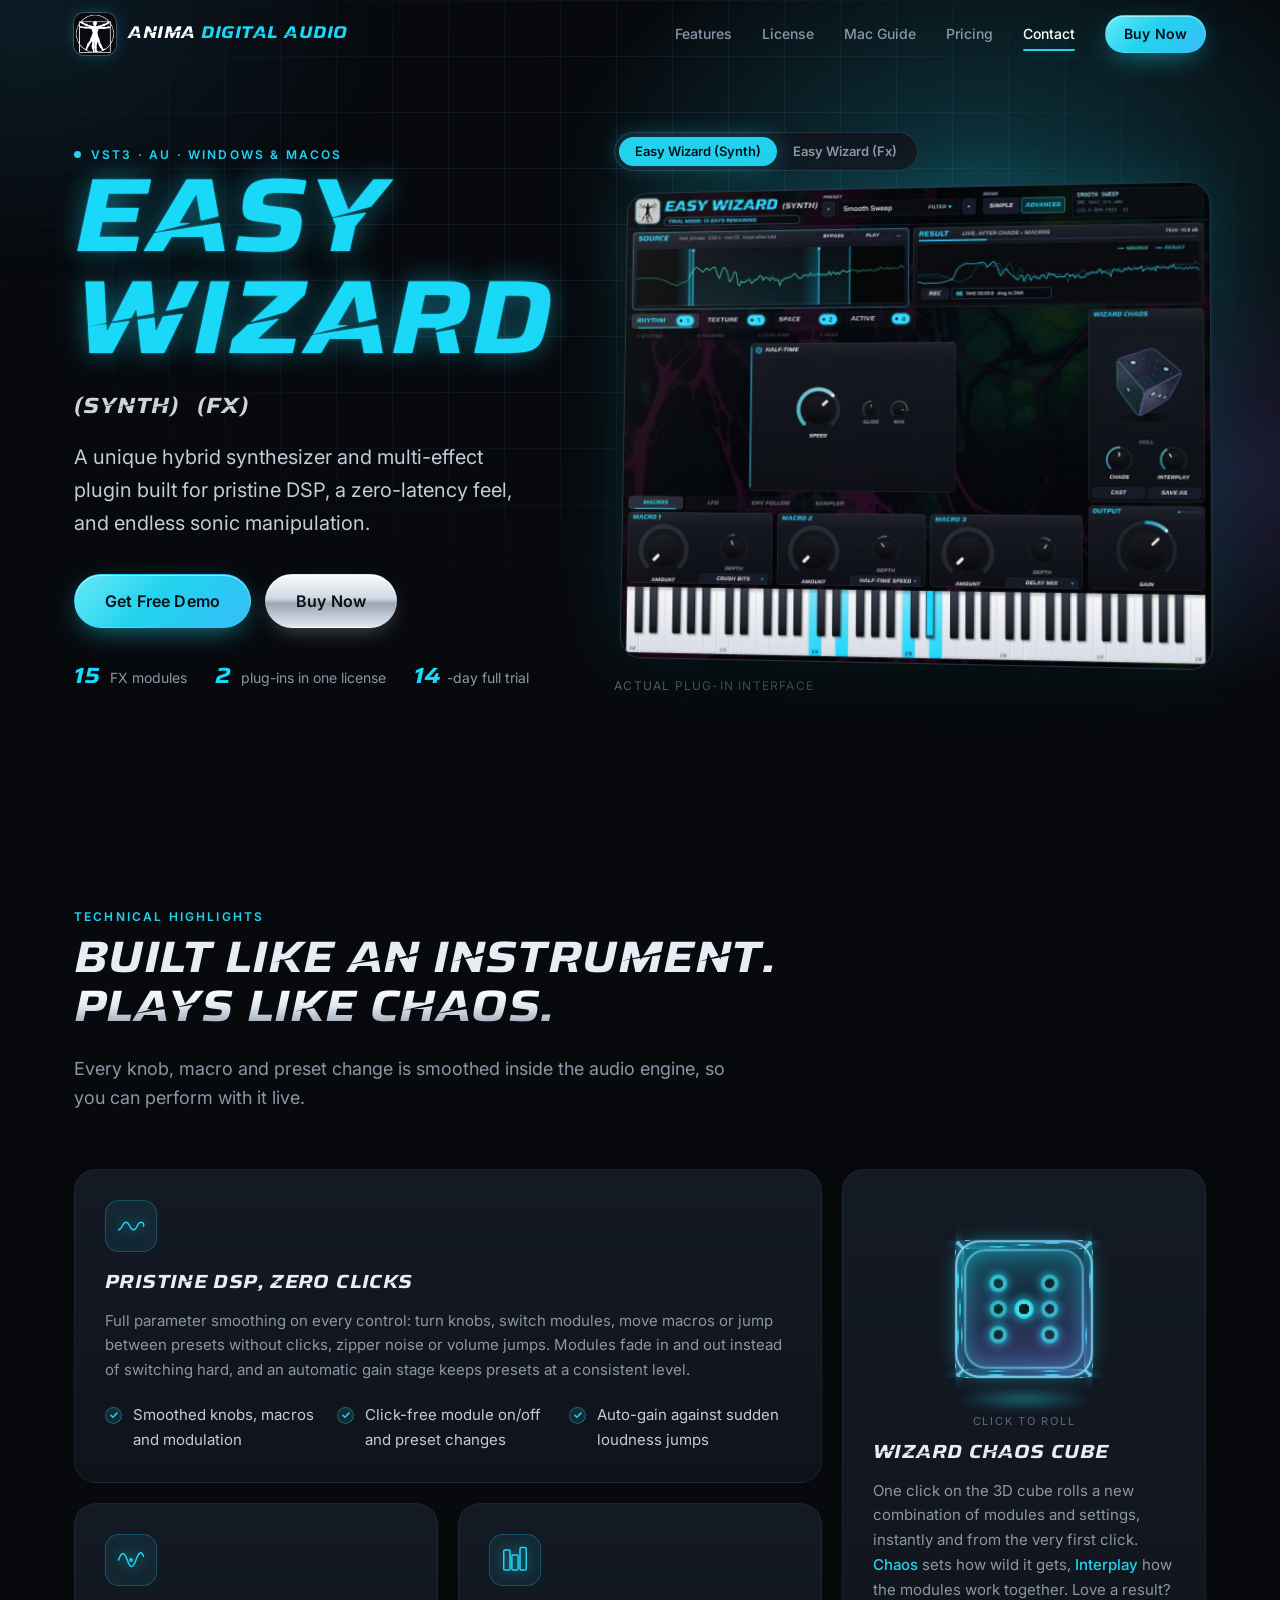
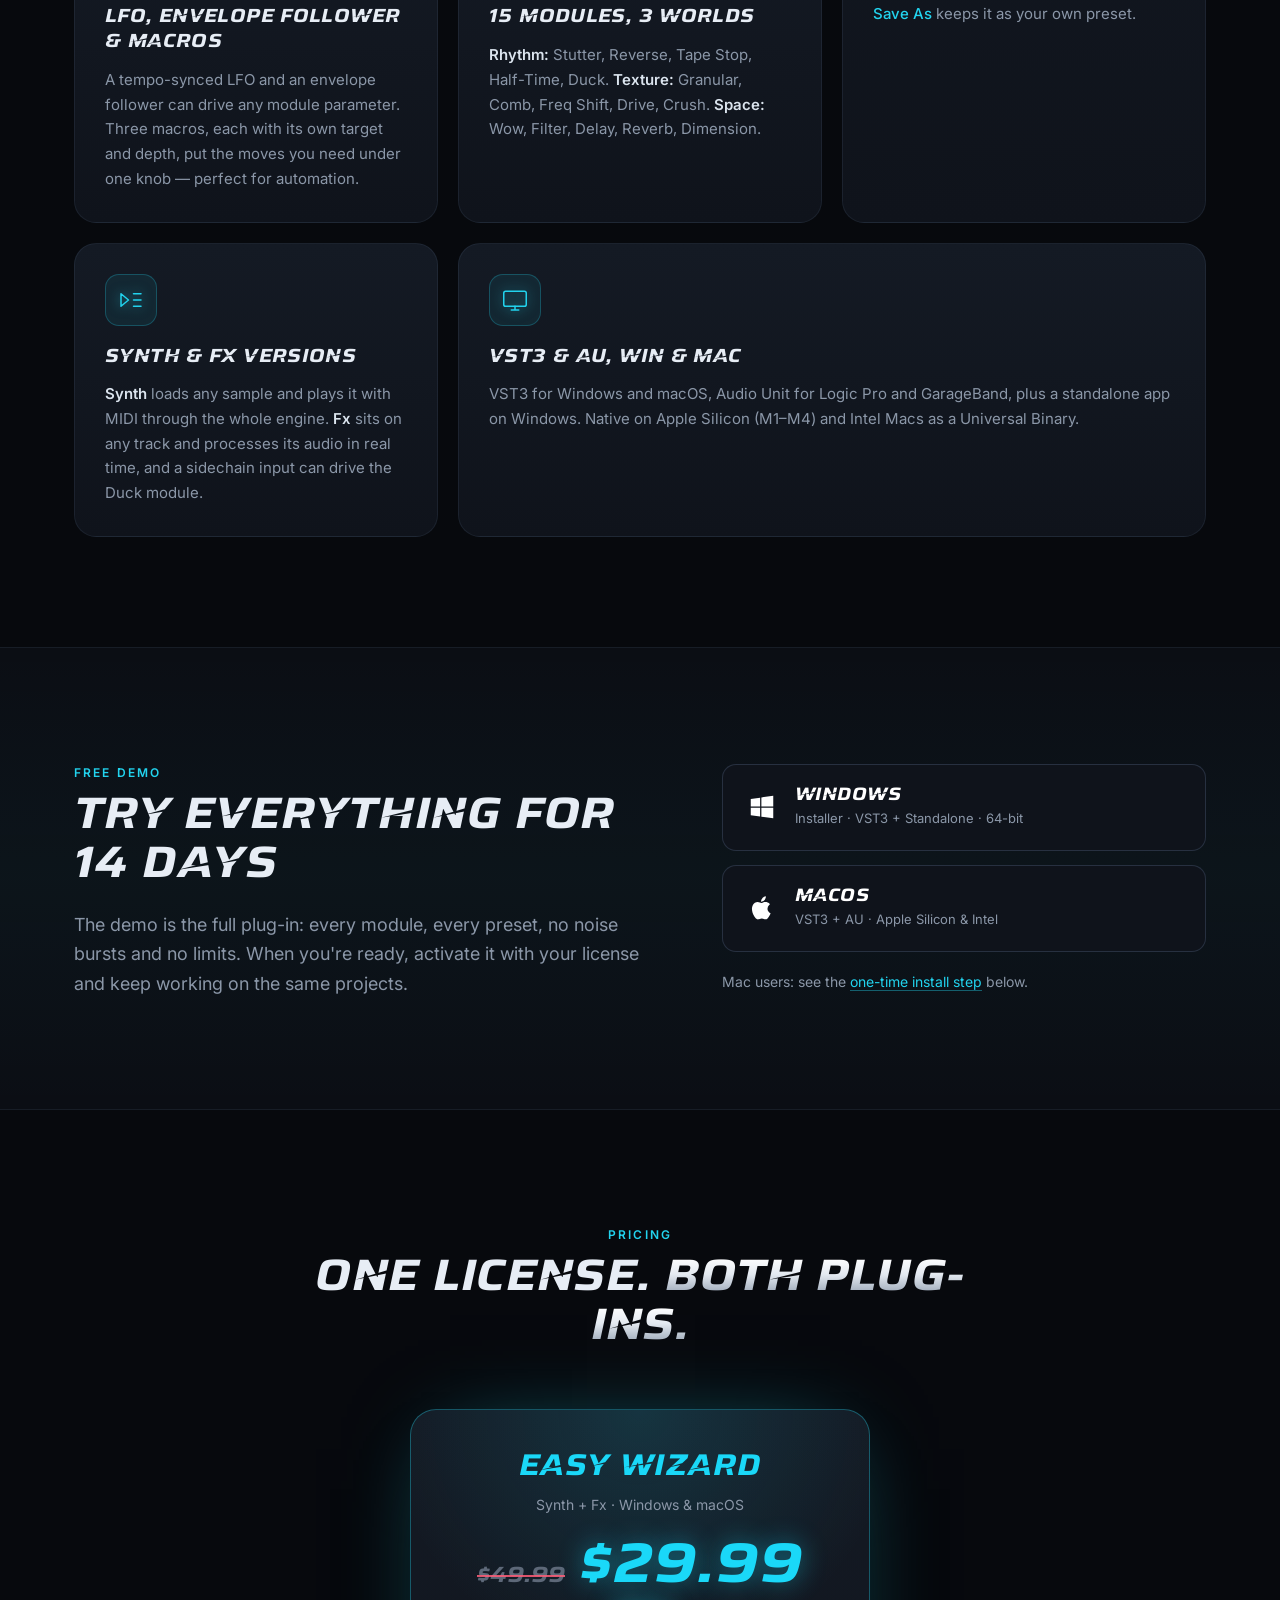
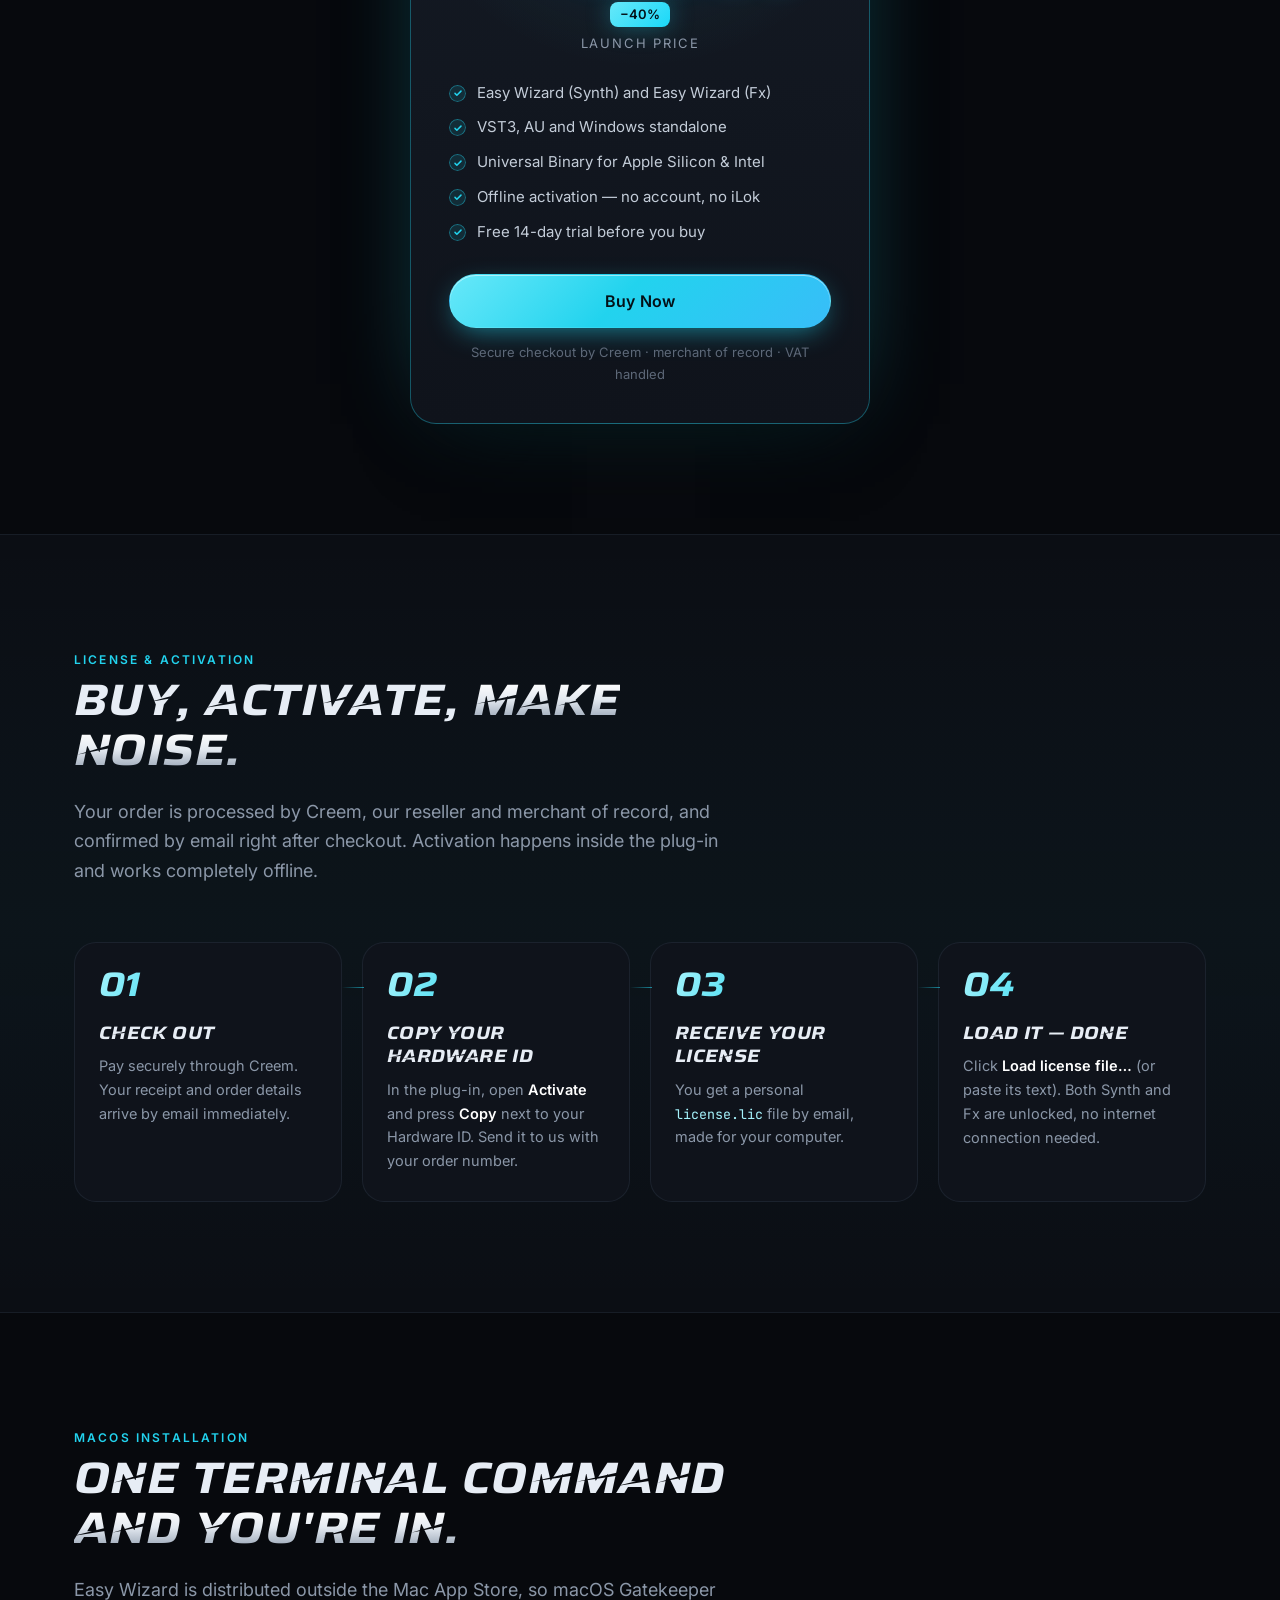
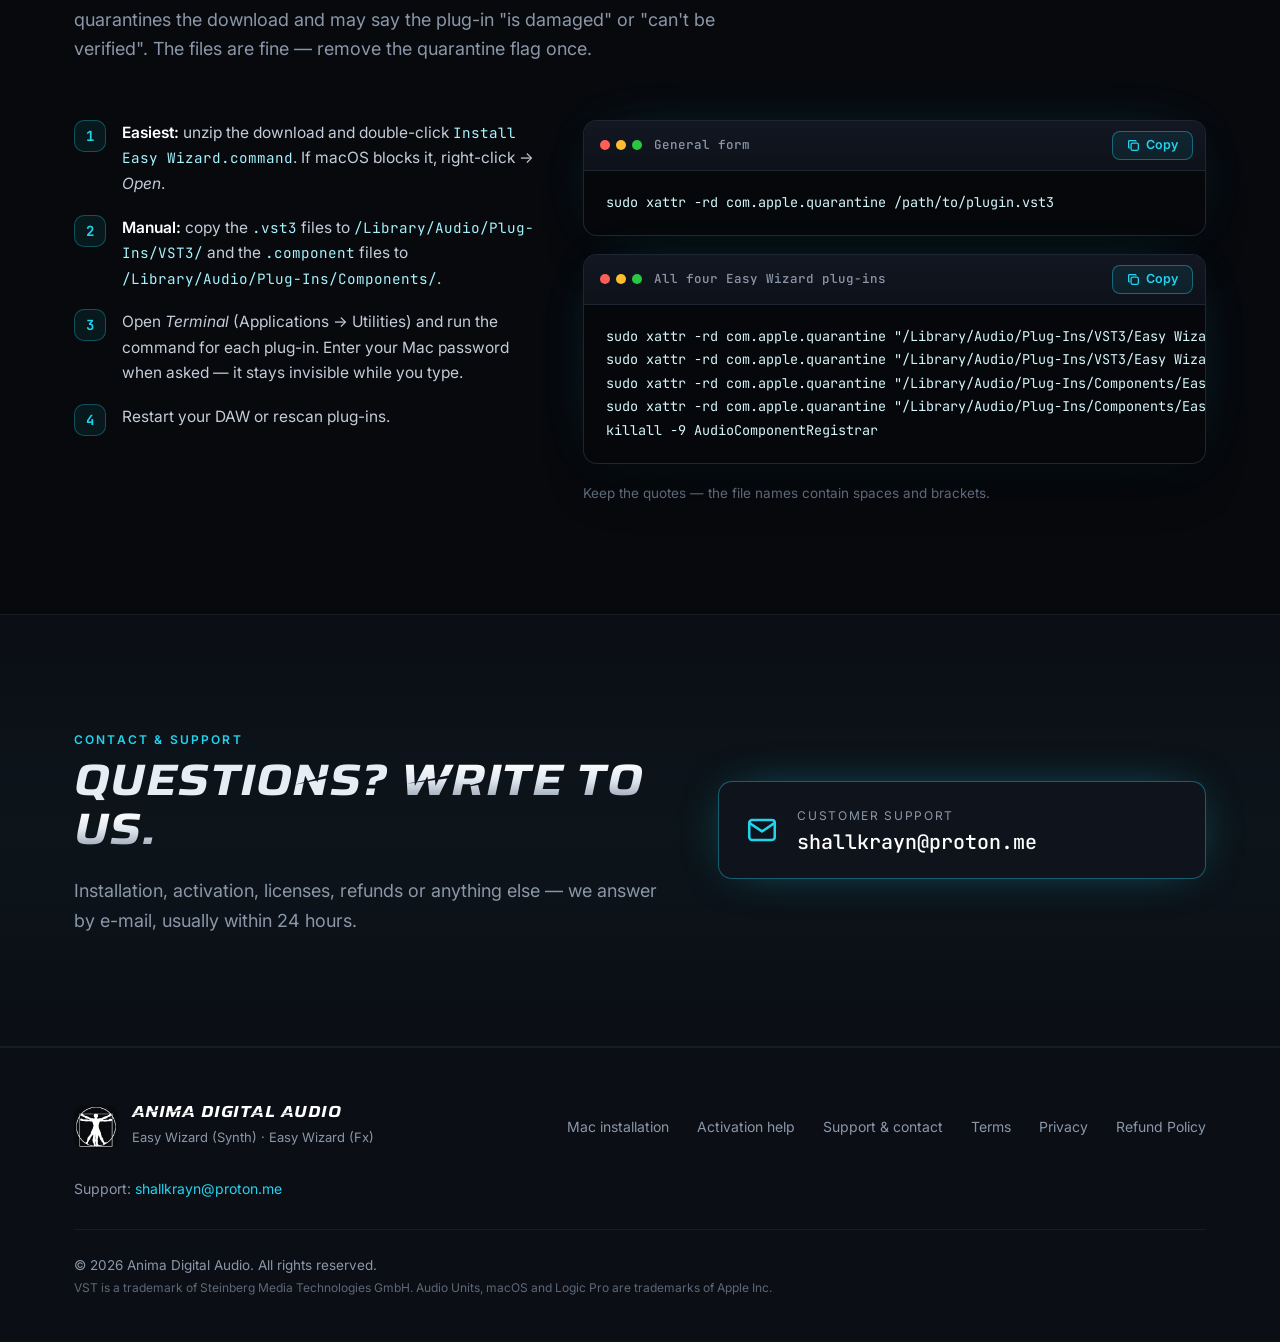
==== index.html @ e0035868 "Contact section with support e-mail Co-Authored-By: Claude Opus 5.5 <noreply@anthropic.com> Claude-S" ====
<!doctype html>
<html lang="en" class="no-js">
<head>
  <meta charset="utf-8">
  <meta name="viewport" content="width=device-width, initial-scale=1">
  <title>Easy Wizard — Synth &amp; Fx plugin by Anima Digital Audio</title>
  <meta name="description" content="Easy Wizard (Synth) and Easy Wizard (Fx): a hybrid sampler-synth and multi-effect plugin with 15 glitch and space modules, the 3D Wizard Chaos cube, macros, LFO and envelope follower. VST3 / AU for Windows and macOS (Apple Silicon + Intel).">
  <meta name="theme-color" content="#07090d">

  <meta property="og:type" content="website">
  <meta property="og:title" content="Easy Wizard — Synth &amp; Fx by Anima Digital Audio">
  <meta property="og:description" content="Hybrid sampler-synth and multi-effect plugin. VST3 / AU, Windows &amp; macOS. Free 14-day trial.">
  <meta property="og:image" content="https://animadigitalaudio.github.io/assets/ui-synth.jpg">
  <meta property="og:url" content="https://animadigitalaudio.github.io/">
  <link rel="canonical" href="https://animadigitalaudio.github.io/">

  <link rel="icon" type="image/png" href="assets/favicon.png">
  <link rel="apple-touch-icon" href="assets/apple-touch-icon.png">

  <link rel="preconnect" href="https://fonts.googleapis.com">
  <link rel="preconnect" href="https://fonts.gstatic.com" crossorigin>
  <link href="https://fonts.googleapis.com/css2?family=Inter:wght@400;500;600&family=JetBrains+Mono:wght@400;500&display=swap" rel="stylesheet">
  <link rel="preload" href="assets/fonts/AnimaDisplay.woff" as="font" type="font/woff" crossorigin>
  <link rel="stylesheet" href="style.css">

  <script src="script.js" defer></script>
</head>
<body>

<!-- ============================== HEADER ============================== -->
<header class="nav" id="top">
  <div class="nav__inner">
    <a class="brand" href="#top" aria-label="Anima Digital Audio — home">
      <img src="assets/logo-mark.png" alt="" width="42" height="42">
      <span>Anima <em>Digital Audio</em></span>
    </a>

    <button class="nav__toggle" aria-label="Open menu" aria-expanded="false" aria-controls="nav-links">
      <span></span><span></span>
    </button>

    <nav class="nav__links" id="nav-links">
      <a href="#features">Features</a>
      <a href="#activation">License</a>
      <a href="#mac">Mac Guide</a>
      <a href="#pricing">Pricing</a>
      <a href="#contact">Contact</a>
      <a class="btn btn--small btn--primary" data-checkout href="#pricing">Buy Now</a>
    </nav>
  </div>
</header>

<main>

<!-- ============================== HERO ============================== -->
<section class="hero">
  <div class="hero__glow" aria-hidden="true"></div>
  <div class="hero__grid" aria-hidden="true"></div>

  <div class="wrap hero__inner">
    <div class="hero__copy reveal">
      <p class="eyebrow"><span class="dot"></span>VST3 · AU · Windows &amp; macOS</p>
      <h1 class="hero__title"><span>Easy</span> <span>Wizard</span></h1>
      <p class="hero__tags"><span>(Synth)</span><span>(Fx)</span></p>
      <p class="hero__lead">
        A unique hybrid synthesizer and multi-effect plugin built for pristine DSP,
        a zero-latency feel, and endless sonic manipulation.
      </p>

      <div class="hero__cta">
        <a class="btn btn--primary btn--large" href="#demo">Get Free Demo</a>
        <a class="btn btn--chrome btn--large" data-checkout href="#pricing">Buy Now</a>
      </div>

      <ul class="hero__facts">
        <li><strong>15</strong> FX modules</li>
        <li><strong>2</strong> plug-ins in one license</li>
        <li><strong>14</strong>-day full trial</li>
      </ul>
    </div>

    <figure class="hero__shot reveal">
      <div class="shot-switch" role="tablist" aria-label="Plug-in version">
        <button role="tab" aria-selected="true"  data-shot="synth">Easy Wizard (Synth)</button>
        <button role="tab" aria-selected="false" data-shot="fx">Easy Wizard (Fx)</button>
      </div>
      <div class="shot-frame">
        <!-- Replace with a GIF / video of the Wizard Chaos cube any time: keep the same class -->
        <img class="shot is-active" data-shot="synth" src="assets/ui-synth.jpg" width="1240" height="1000"
             alt="Easy Wizard (Synth) interface: source and result waveforms, Rhythm, Texture and Space module tabs, the Wizard Chaos cube, macros and a keyboard">
        <img class="shot" data-shot="fx" src="assets/ui-fx.jpg" width="1240" height="1000" loading="lazy"
             alt="Easy Wizard (Fx) interface in Simple mode: live track input, three macros, the Wizard Chaos cube and a grid of 15 FX modules">
      </div>
      <figcaption>Actual plug-in interface</figcaption>
    </figure>
  </div>
</section>

<!-- ============================== FEATURES ============================== -->
<section class="section" id="features">
  <div class="wrap">
    <header class="section__head reveal">
      <p class="eyebrow">Technical highlights</p>
      <h2>Built like an instrument.<br><span class="chrome">Plays like chaos.</span></h2>
      <p class="section__lead">Every knob, macro and preset change is smoothed inside the audio engine, so you can perform with it live.</p>
    </header>

    <div class="features">
      <article class="card card--wide reveal">
        <div class="card__icon" aria-hidden="true">
          <svg viewBox="0 0 48 48"><path d="M4 30c6 0 6-12 12-12s6 12 12 12 6-12 12-12 4 6 4 6" /></svg>
        </div>
        <h3>Pristine DSP, zero clicks</h3>
        <p>Full parameter smoothing on every control: turn knobs, switch modules, move macros or jump between presets without clicks, zipper noise or volume jumps. Modules fade in and out instead of switching hard, and an automatic gain stage keeps presets at a consistent level.</p>
        <ul class="ticks">
          <li>Smoothed knobs, macros and modulation</li>
          <li>Click-free module on/off and preset changes</li>
          <li>Auto-gain against sudden loudness jumps</li>
        </ul>
      </article>

      <article class="card card--cube reveal">
        <div class="wcube-stage">
          <button class="wcube" type="button" aria-label="Roll the Wizard Chaos cube">
            <span class="wcube__spin">
              <span class="wcube__body">
                <span class="f f1"><i class="c"></i></span>
                <span class="f f2"><i class="tl"></i><i class="br"></i></span>
                <span class="f f3"><i class="tl"></i><i class="c"></i><i class="br"></i></span>
                <span class="f f4"><i class="tl"></i><i class="tr"></i><i class="bl"></i><i class="br"></i></span>
                <span class="f f5"><i class="tl"></i><i class="tr"></i><i class="c"></i><i class="bl"></i><i class="br"></i></span>
                <span class="f f6"><i class="tl"></i><i class="tr"></i><i class="ml"></i><i class="mr"></i><i class="bl"></i><i class="br"></i></span>
              </span>
            </span>
          </button>
          <span class="wcube__shadow" aria-hidden="true"></span>
          <span class="wcube__hint">Click to roll</span>
        </div>
        <h3>Wizard Chaos cube</h3>
        <p>One click on the 3D cube rolls a new combination of modules and settings, instantly and from the very first click. <em>Chaos</em> sets how wild it gets, <em>Interplay</em> how the modules work together. Love a result? <em>Save As</em> keeps it as your own preset.</p>
      </article>

      <article class="card reveal">
        <div class="card__icon" aria-hidden="true">
          <svg viewBox="0 0 48 48"><path d="M4 24c5-14 9-14 14 0s9 14 14 0 9-14 12-6" /><circle cx="24" cy="24" r="2" /></svg>
        </div>
        <h3>LFO, Envelope Follower &amp; Macros</h3>
        <p>A tempo-synced LFO and an envelope follower can drive any module parameter. Three macros, each with its own target and depth, put the moves you need under one knob — perfect for automation.</p>
      </article>

      <article class="card reveal">
        <div class="card__icon" aria-hidden="true">
          <svg viewBox="0 0 48 48"><rect x="6" y="8" width="10" height="32" rx="2"/><rect x="19" y="16" width="10" height="24" rx="2"/><rect x="32" y="4" width="10" height="36" rx="2"/></svg>
        </div>
        <h3>15 modules, 3 worlds</h3>
        <p><strong>Rhythm:</strong> Stutter, Reverse, Tape Stop, Half-Time, Duck. <strong>Texture:</strong> Granular, Comb, Freq Shift, Drive, Crush. <strong>Space:</strong> Wow, Filter, Delay, Reverb, Dimension.</p>
      </article>

      <article class="card reveal">
        <div class="card__icon" aria-hidden="true">
          <svg viewBox="0 0 48 48"><path d="M8 34V14l12 10-12 10zM28 14h12M28 24h12M28 34h12"/></svg>
        </div>
        <h3>Synth &amp; Fx versions</h3>
        <p><strong>Synth</strong> loads any sample and plays it with MIDI through the whole engine. <strong>Fx</strong> sits on any track and processes its audio in real time, and a sidechain input can drive the Duck module.</p>
      </article>

      <article class="card card--wide-end reveal">
        <div class="card__icon" aria-hidden="true">
          <svg viewBox="0 0 48 48"><rect x="6" y="10" width="36" height="24" rx="3"/><path d="M18 40h12M24 34v6"/></svg>
        </div>
        <h3>VST3 &amp; AU, Win &amp; Mac</h3>
        <p>VST3 for Windows and macOS, Audio Unit for Logic Pro and GarageBand, plus a standalone app on Windows. Native on Apple Silicon (M1–M4) and Intel Macs as a Universal Binary.</p>
      </article>
    </div>
  </div>
</section>

<!-- ============================== DEMO ============================== -->
<section class="section section--band" id="demo">
  <div class="wrap demo reveal">
    <div>
      <p class="eyebrow">Free demo</p>
      <h2>Try everything for 14 days</h2>
      <p class="section__lead">The demo is the full plug-in: every module, every preset, no noise bursts and no limits. When you're ready, activate it with your license and keep working on the same projects.</p>
    </div>
    <div class="demo__buttons">
      <a class="dl" data-download="win" href="#">
        <svg viewBox="0 0 24 24" aria-hidden="true"><path d="M3 5.5l7.5-1v7H3zm8.5-1.2L21 3v8.5h-9.5zM3 12.5h7.5v7L3 18.5zm8.5 0H21V21l-9.5-1.3z"/></svg>
        <span><strong>Windows</strong><small>Installer · VST3 + Standalone · 64-bit</small></span>
      </a>
      <a class="dl" data-download="mac" href="#">
        <svg viewBox="0 0 24 24" aria-hidden="true"><path d="M16.4 12.6c0-2.4 2-3.5 2-3.6-1.1-1.6-2.8-1.8-3.4-1.8-1.4-.2-2.8.8-3.5.8-.7 0-1.8-.8-3-.8-1.5 0-3 .9-3.8 2.3-1.6 2.8-.4 7 1.2 9.3.8 1.1 1.7 2.4 2.9 2.3 1.2 0 1.6-.7 3-.7s1.8.7 3 .7c1.3 0 2.1-1.1 2.8-2.3.9-1.3 1.3-2.6 1.3-2.6s-2.5-1-2.5-3.6zM14.1 5.6c.6-.8 1.1-1.9 1-3-1 0-2.1.7-2.8 1.5-.6.7-1.2 1.8-1 2.9 1 .1 2.1-.6 2.8-1.4z"/></svg>
        <span><strong>macOS</strong><small>VST3 + AU · Apple Silicon &amp; Intel</small></span>
      </a>
      <p class="demo__note">Mac users: see the <a href="#mac">one-time install step</a> below.</p>
    </div>
  </div>
</section>

<!-- ============================== PRICING ============================== -->
<section class="section" id="pricing">
  <div class="wrap">
    <header class="section__head section__head--center reveal">
      <p class="eyebrow">Pricing</p>
      <h2>One license. <span class="chrome">Both plug-ins.</span></h2>
    </header>

    <div class="price reveal">
      <div class="price__top">
        <h3>Easy Wizard</h3>
        <p class="price__sub">Synth + Fx · Windows &amp; macOS</p>
        <div class="price__row">
          <span class="price__old" data-price-old><s>$49.99</s></span>
          <span class="price__amount" data-price>$29.99</span>
          <span class="price__badge" data-price-badge>−40%</span>
        </div>
        <p class="price__note">Launch price</p>
      </div>
      <ul class="ticks">
        <li>Easy Wizard (Synth) and Easy Wizard (Fx)</li>
        <li>VST3, AU and Windows standalone</li>
        <li>Universal Binary for Apple Silicon &amp; Intel</li>
        <li>Offline activation — no account, no iLok</li>
        <li>Free 14-day trial before you buy</li>
      </ul>
      <a class="btn btn--primary btn--large btn--block" data-checkout href="#pricing">Buy Now</a>
      <p class="price__secure">Secure checkout by Creem · merchant of record · VAT handled</p>
    </div>
  </div>
</section>

<!-- ============================== LICENSE & ACTIVATION ============================== -->
<section class="section section--band" id="activation">
  <div class="wrap">
    <header class="section__head reveal">
      <p class="eyebrow">License &amp; activation</p>
      <h2>Buy, activate, <span class="chrome">make noise.</span></h2>
      <p class="section__lead">Your order is processed by Creem, our reseller and merchant of record, and confirmed by email right after checkout. Activation happens inside the plug-in and works completely offline.</p>
    </header>

    <ol class="steps">
      <li class="step reveal">
        <span class="step__n">01</span>
        <h3>Check out</h3>
        <p>Pay securely through Creem. Your receipt and order details arrive by email immediately.</p>
      </li>
      <li class="step reveal">
        <span class="step__n">02</span>
        <h3>Copy your Hardware ID</h3>
        <p>In the plug-in, open <strong>Activate</strong> and press <strong>Copy</strong> next to your Hardware ID. Send it to us with your order number.</p>
      </li>
      <li class="step reveal">
        <span class="step__n">03</span>
        <h3>Receive your license</h3>
        <p>You get a personal <code>license.lic</code> file by email, made for your computer.</p>
      </li>
      <li class="step reveal">
        <span class="step__n">04</span>
        <h3>Load it — done</h3>
        <p>Click <strong>Load license file…</strong> (or paste its text). Both Synth and Fx are unlocked, no internet connection needed.</p>
      </li>
    </ol>
  </div>
</section>

<!-- ============================== MAC GUIDE ============================== -->
<section class="section" id="mac">
  <div class="wrap mac">
    <header class="section__head reveal">
      <p class="eyebrow">macOS installation</p>
      <h2>One Terminal command <span class="chrome">and you're in.</span></h2>
      <p class="section__lead">Easy Wizard is distributed outside the Mac App Store, so macOS Gatekeeper quarantines the download and may say the plug-in "is damaged" or "can't be verified". The files are fine — remove the quarantine flag once.</p>
    </header>

    <div class="mac__grid">
      <ol class="mac__steps reveal">
        <li><strong>Easiest:</strong> unzip the download and double-click <code>Install Easy Wizard.command</code>. If macOS blocks it, right-click → <em>Open</em>.</li>
        <li><strong>Manual:</strong> copy the <code>.vst3</code> files to <code>/Library/Audio/Plug-Ins/VST3/</code> and the <code>.component</code> files to <code>/Library/Audio/Plug-Ins/Components/</code>.</li>
        <li>Open <em>Terminal</em> (Applications → Utilities) and run the command for each plug-in. Enter your Mac password when asked — it stays invisible while you type.</li>
        <li>Restart your DAW or rescan plug-ins.</li>
      </ol>

      <div class="code-stack reveal">
        <div class="code">
          <div class="code__bar">
            <span class="code__dots" aria-hidden="true"><i></i><i></i><i></i></span>
            <span class="code__title">General form</span>
            <button class="copy" data-copy-target="cmd-generic" type="button">Copy</button>
          </div>
          <pre id="cmd-generic"><code>sudo xattr -rd com.apple.quarantine /path/to/plugin.vst3</code></pre>
        </div>

        <div class="code">
          <div class="code__bar">
            <span class="code__dots" aria-hidden="true"><i></i><i></i><i></i></span>
            <span class="code__title">All four Easy Wizard plug-ins</span>
            <button class="copy" data-copy-target="cmd-all" type="button">Copy</button>
          </div>
          <pre id="cmd-all"><code>sudo xattr -rd com.apple.quarantine "/Library/Audio/Plug-Ins/VST3/Easy Wizard (Synth).vst3"
sudo xattr -rd com.apple.quarantine "/Library/Audio/Plug-Ins/VST3/Easy Wizard (Fx).vst3"
sudo xattr -rd com.apple.quarantine "/Library/Audio/Plug-Ins/Components/Easy Wizard (Synth).component"
sudo xattr -rd com.apple.quarantine "/Library/Audio/Plug-Ins/Components/Easy Wizard (Fx).component"
killall -9 AudioComponentRegistrar</code></pre>
        </div>
        <p class="code-note">Keep the quotes — the file names contain spaces and brackets.</p>
      </div>
    </div>
  </div>
</section>

<!-- ============================== CONTACT ============================== -->
<section class="section section--band" id="contact">
  <div class="wrap contact reveal">
    <div>
      <p class="eyebrow">Contact &amp; support</p>
      <h2>Questions? <span class="chrome">Write to us.</span></h2>
      <p class="section__lead">Installation, activation, licenses, refunds or anything else — we answer by e-mail, usually within 24 hours.</p>
    </div>
    <a class="contact__mail" href="mailto:shallkrayn@proton.me">
      <svg viewBox="0 0 24 24" aria-hidden="true"><rect x="3" y="5" width="18" height="14" rx="2"/><path d="M3 7l9 6 9-6"/></svg>
      <span><small>Customer support</small><strong data-email>shallkrayn@proton.me</strong></span>
    </a>
  </div>
</section>
</main>

<!-- ============================== FOOTER ============================== -->
<footer class="footer">
  <div class="wrap footer__inner">
    <div class="footer__brand">
      <img src="assets/logo-mark.png" alt="" width="44" height="44" loading="lazy">
      <div>
        <strong>Anima Digital Audio</strong>
        <small>Easy Wizard (Synth) · Easy Wizard (Fx)</small>
      </div>
    </div>
    <nav class="footer__links" aria-label="Support">
      <a href="#mac">Mac installation</a>
      <a href="#activation">Activation help</a>
      <a href="#contact">Support &amp; contact</a>
      <a href="terms.html">Terms</a>
      <a href="privacy.html">Privacy</a>
      <a href="refund.html">Refund Policy</a>
    </nav>
    <p class="footer__contact">Support: <a data-email href="mailto:shallkrayn@proton.me">shallkrayn@proton.me</a></p>
    <p class="footer__copy">© 2026 Anima Digital Audio. All rights reserved.<br>
      <small>VST is a trademark of Steinberg Media Technologies GmbH. Audio Units, macOS and Logic Pro are trademarks of Apple Inc.</small></p>
  </div>
</footer>

<div class="toast" role="status" aria-live="polite"></div>
</body>
</html>
---- style.css ----
/* =====================================================================
   Easy Wizard — Anima Digital Audio
   Dark premium theme · neon-blue + chrome accents (matches the plug-in UI)
   ===================================================================== */

:root {
  --bg:        #07090d;
  --bg-2:      #0b0e14;
  --panel:     #0f131b;
  --panel-2:   #141a24;
  --line:      rgba(160, 200, 255, 0.08);
  --line-2:    rgba(160, 200, 255, 0.16);

  --text:      #e7edf5;
  --muted:     #8b97a8;
  --dim:       #5d6878;

  --neon:      #22d3ee;      /* cyan, like the plug-in's labels */
  --neon-2:    #38bdf8;
  --violet:    #8b7cf6;      /* the cube's purple edge */
  --glow:      0 0 24px rgba(34, 211, 238, 0.35);

  --chrome:    linear-gradient(180deg, #ffffff 0%, #c9d3df 38%, #7f8a99 52%, #e6ecf3 70%, #9aa6b5 100%);
  --chrome-soft: linear-gradient(180deg, #ffffff 0%, #e3e9f0 40%, #aab5c3 75%, #8793a3 100%);

  --radius:    14px;
  --radius-lg: 22px;

  --f-display: "Anima Display", "Inter", system-ui, sans-serif;   /* the plug-in's own title font (SIL OFL) */
  --title:     #1ad8f8;                                      /* plug-in title colour */
  --f-body:    "Inter", system-ui, -apple-system, "Segoe UI", sans-serif;
  --f-mono:    "JetBrains Mono", ui-monospace, "SF Mono", Consolas, monospace;

  --wrap:      1180px;
  --nav-h:     68px;
}

@font-face {
  font-family: "Anima Display";
  src: url("assets/fonts/AnimaDisplay.woff") format("woff"), url("assets/fonts/AnimaDisplay.ttf") format("truetype");
  font-weight: 400;
  font-style: normal;
  font-display: swap;
}

*,
*::before,
*::after { box-sizing: border-box; }

html {
  scroll-behavior: smooth;
  scroll-padding-top: calc(var(--nav-h) + 12px);
  -webkit-text-size-adjust: 100%;
}

body {
  margin: 0;
  background: var(--bg);
  color: var(--text);
  font: 400 16px/1.65 var(--f-body);
  -webkit-font-smoothing: antialiased;
  overflow-x: hidden;
}

img { max-width: 100%; height: auto; display: block; }
a { color: inherit; text-decoration: none; }
code { font-family: var(--f-mono); font-size: 0.92em; color: #a5f3fc; }
strong { color: #fff; font-weight: 600; }

.wrap {
  width: 100%;
  max-width: var(--wrap);
  margin-inline: auto;
  padding-inline: 24px;
}

::selection { background: rgba(34, 211, 238, 0.3); color: #fff; }

:focus-visible {
  outline: 2px solid var(--neon);
  outline-offset: 3px;
  border-radius: 6px;
}

/* ---------- shared text ---------- */
.eyebrow {
  display: inline-flex;
  align-items: center;
  gap: 10px;
  margin: 0 0 14px;
  font: 600 12px/1 var(--f-body);
  letter-spacing: 0.18em;
  text-transform: uppercase;
  color: var(--neon);
}
.eyebrow .dot {
  width: 7px; height: 7px; border-radius: 50%;
  background: var(--neon);
  box-shadow: var(--glow);
  animation: pulse 2.4s ease-in-out infinite;
}

h1, h2, h3 { font-family: var(--f-display); font-weight: 400; margin: 0; letter-spacing: 0.01em; }
h2 { font-size: clamp(28px, 3.6vw, 44px); line-height: 1.12; }
h3 { font-size: 19px; line-height: 1.3; letter-spacing: 0.02em; }

.chrome {
  background: var(--chrome-soft);
  -webkit-background-clip: text;
  background-clip: text;
  color: transparent;
}

/* ---------- buttons ---------- */
.btn {
  --h: 46px;
  display: inline-flex;
  align-items: center;
  justify-content: center;
  gap: 8px;
  height: var(--h);
  padding: 0 22px;
  border-radius: 999px;
  font: 600 15px/1 var(--f-body);
  letter-spacing: 0.01em;
  border: 1px solid transparent;
  cursor: pointer;
  transition: transform .2s ease, box-shadow .25s ease, background .25s ease, border-color .25s ease, color .25s ease;
  white-space: nowrap;
}
.btn:active { transform: translateY(1px) scale(.99); }
.btn--small { --h: 38px; padding: 0 18px; font-size: 14px; }
.btn--large { --h: 54px; padding: 0 30px; font-size: 16px; }
.btn--block { width: 100%; }

.btn--primary {
  color: #031016;
  background: linear-gradient(135deg, #67e8f9 0%, var(--neon) 45%, var(--neon-2) 100%);
  box-shadow: 0 8px 28px -8px rgba(34, 211, 238, 0.65), inset 0 1px 0 rgba(255,255,255,.5);
}
.btn--primary:hover {
  transform: translateY(-2px);
  box-shadow: 0 14px 36px -8px rgba(34, 211, 238, 0.85), inset 0 1px 0 rgba(255,255,255,.6);
}

.btn--chrome {
  color: #0b0e14;
  background: linear-gradient(180deg, #f8fafc 0%, #cfd8e3 45%, #9aa6b5 55%, #e2e8f0 100%);
  box-shadow: 0 8px 24px -10px rgba(220, 230, 245, .45), inset 0 1px 0 #fff;
}
.btn--chrome:hover {
  transform: translateY(-2px);
  box-shadow: 0 14px 30px -10px rgba(220, 230, 245, .6), inset 0 1px 0 #fff;
}

/* ---------- reveal on scroll ---------- */
.reveal { opacity: 0; transform: translateY(22px); transition: opacity .8s ease, transform .8s cubic-bezier(.2,.7,.2,1); }
.reveal.is-visible { opacity: 1; transform: none; }
.no-js .reveal { opacity: 1; transform: none; }

/* =====================================================================
   NAV
   ===================================================================== */
.nav {
  position: fixed;
  inset: 0 0 auto 0;
  z-index: 50;
  height: var(--nav-h);
  transition: background .3s ease, border-color .3s ease, backdrop-filter .3s ease;
  border-bottom: 1px solid transparent;
}
.nav.is-scrolled {
  background: rgba(7, 9, 13, 0.78);
  backdrop-filter: blur(14px) saturate(140%);
  -webkit-backdrop-filter: blur(14px) saturate(140%);
  border-bottom-color: var(--line);
}
.nav__inner {
  max-width: var(--wrap);
  height: 100%;
  margin-inline: auto;
  padding-inline: 24px;
  display: flex;
  align-items: center;
  justify-content: space-between;
  gap: 24px;
}

.brand { display: inline-flex; align-items: center; gap: 12px; }
.brand img { width: 42px; height: 42px; border-radius: 10px; box-shadow: 0 0 0 1px rgba(255,255,255,.18), 0 0 18px -4px rgba(26,216,248,.45); }
.brand span { font: 400 17px/1 var(--f-display); letter-spacing: 0.03em; color: #fff; }
.brand em { font-style: normal; color: var(--title); }

.nav__links { display: flex; align-items: center; gap: 30px; }
.nav__links a:not(.btn) {
  position: relative;
  font-size: 14px;
  font-weight: 500;
  color: var(--muted);
  transition: color .2s ease;
}
.nav__links a:not(.btn)::after {
  content: "";
  position: absolute;
  left: 0; right: 0; bottom: -6px;
  height: 2px;
  border-radius: 2px;
  background: var(--neon);
  box-shadow: var(--glow);
  transform: scaleX(0);
  transition: transform .25s ease;
}
.nav__links a:not(.btn):hover,
.nav__links a.is-current { color: #fff; }
.nav__links a:not(.btn):hover::after,
.nav__links a.is-current::after { transform: scaleX(1); }

.nav__toggle {
  display: none;
  width: 42px; height: 42px;
  border: 1px solid var(--line-2);
  border-radius: 10px;
  background: transparent;
  cursor: pointer;
  position: relative;
}
.nav__toggle span {
  position: absolute;
  left: 11px; right: 11px;
  height: 2px;
  background: #fff;
  border-radius: 2px;
  transition: transform .25s ease, top .25s ease;
}
.nav__toggle span:first-child { top: 15px; }
.nav__toggle span:last-child  { top: 24px; }
.nav.is-open .nav__toggle span:first-child { top: 20px; transform: rotate(45deg); }
.nav.is-open .nav__toggle span:last-child  { top: 20px; transform: rotate(-45deg); }

/* =====================================================================
   HERO
   ===================================================================== */
.hero {
  position: relative;
  padding: calc(var(--nav-h) + 64px) 0 96px;
  overflow: hidden;
  isolation: isolate;
}
.hero__glow {
  position: absolute;
  inset: -20% -10% auto -10%;
  height: 900px;
  z-index: -2;
  background:
    radial-gradient(40% 45% at 72% 38%, rgba(34, 211, 238, .22), transparent 70%),
    radial-gradient(30% 35% at 88% 70%, rgba(139, 124, 246, .18), transparent 70%),
    radial-gradient(35% 40% at 10% 20%, rgba(56, 189, 248, .10), transparent 70%);
  filter: blur(10px);
}
.hero__grid {
  position: absolute;
  inset: 0;
  z-index: -1;
  background-image:
    linear-gradient(var(--line) 1px, transparent 1px),
    linear-gradient(90deg, var(--line) 1px, transparent 1px);
  background-size: 56px 56px;
  mask-image: radial-gradient(70% 60% at 50% 30%, #000 30%, transparent 80%);
  -webkit-mask-image: radial-gradient(70% 60% at 50% 30%, #000 30%, transparent 80%);
}

.hero__inner {
  display: grid;
  grid-template-columns: minmax(0, 0.9fr) minmax(0, 1.1fr);
  align-items: center;
  gap: 56px;
}

.hero__title {
  display: flex;
  flex-direction: column;
  font-size: clamp(54px, 8.2vw, 104px);
  line-height: 0.98;
  letter-spacing: 0.01em;
  color: var(--title);
  text-shadow: 0 0 28px rgba(26, 216, 248, .45), 0 0 2px rgba(26, 216, 248, .8);
}
.hero__title span { display: block; white-space: nowrap; }

.hero__tags { display: flex; gap: 18px; margin: 18px 0 0; }
.hero__tags span {
  font: 400 22px/1 var(--f-display);
  letter-spacing: .04em;
  color: #d0d4da;                     /* like "(SYNTH)" next to the title in the plug-in */
}

.hero__lead {
  margin: 22px 0 0;
  max-width: 34ch;
  font-size: clamp(17px, 1.6vw, 20px);
  color: #c3ccd8;
}

.hero__cta { display: flex; flex-wrap: wrap; gap: 14px; margin-top: 34px; }

.hero__facts {
  display: flex;
  flex-wrap: wrap;
  gap: 10px 28px;
  margin: 38px 0 0;
  padding: 0;
  list-style: none;
  font-size: 14px;
  color: var(--muted);
}
.hero__facts strong { font: 400 22px/1 var(--f-display); color: var(--title); margin-right: 6px; }

/* screenshot */
.hero__shot { margin: 0; position: relative; }
.shot-switch {
  display: inline-flex;
  padding: 4px;
  margin-bottom: 14px;
  border-radius: 999px;
  background: var(--panel);
  border: 1px solid var(--line-2);
}
.shot-switch button {
  border: 0;
  cursor: pointer;
  padding: 8px 16px;
  border-radius: 999px;
  background: transparent;
  color: var(--muted);
  font: 600 13px/1 var(--f-body);
  transition: background .25s ease, color .25s ease, box-shadow .25s ease;
}
.shot-switch button[aria-selected="true"] {
  color: #031016;
  background: var(--neon);
  box-shadow: var(--glow);
}

.shot-frame {
  position: relative;
  aspect-ratio: 1240 / 1000;
  border-radius: var(--radius-lg);
  overflow: hidden;
  background: var(--panel);
  border: 1px solid var(--line-2);
  box-shadow:
    0 40px 90px -30px rgba(0, 0, 0, .9),
    0 0 0 1px rgba(255,255,255,.02),
    0 0 80px -20px rgba(34, 211, 238, .35);
  transform: perspective(1400px) rotateY(-7deg) rotateX(3deg);
  transition: transform .7s cubic-bezier(.2,.7,.2,1), box-shadow .5s ease;
}
.shot-frame:hover {
  transform: perspective(1400px) rotateY(0) rotateX(0);
  box-shadow: 0 40px 90px -30px rgba(0, 0, 0, .9), 0 0 110px -20px rgba(34, 211, 238, .5);
}
.shot-frame::after {                     /* glass sheen */
  content: "";
  position: absolute;
  inset: 0;
  pointer-events: none;
  background: linear-gradient(115deg, rgba(255,255,255,.08) 0%, transparent 30%);
}
.shot {
  position: absolute;
  inset: 0;
  width: 100%;
  height: 100%;
  object-fit: cover;
  opacity: 0;
  transition: opacity .5s ease;
}
.shot.is-active { opacity: 1; }

.hero__shot figcaption {
  margin-top: 14px;
  font-size: 12px;
  letter-spacing: .1em;
  text-transform: uppercase;
  color: var(--dim);
}

/* =====================================================================
   SECTIONS
   ===================================================================== */
.section { padding: 110px 0; position: relative; }
.section--band {
  background:
    linear-gradient(180deg, transparent, rgba(34, 211, 238, .03) 50%, transparent),
    var(--bg-2);
  border-block: 1px solid var(--line);
}
.section__head { max-width: 720px; margin-bottom: 56px; }
.section__head--center { margin-inline: auto; text-align: center; }
.section__lead { margin: 18px 0 0; font-size: 18px; color: var(--muted); max-width: 60ch; }

/* ---------- features ---------- */
.features {
  display: grid;
  grid-template-columns: repeat(3, minmax(0, 1fr));
  gap: 20px;
}
.card {
  position: relative;
  padding: 30px;
  border-radius: var(--radius-lg);
  background: linear-gradient(180deg, var(--panel-2), var(--panel));
  border: 1px solid var(--line);
  overflow: hidden;
  transition: transform .35s ease, border-color .35s ease, box-shadow .35s ease;
}
.card::before {                          /* neon edge on hover */
  content: "";
  position: absolute;
  inset: 0;
  border-radius: inherit;
  padding: 1px;
  background: linear-gradient(140deg, rgba(34,211,238,.7), transparent 40%, transparent 60%, rgba(139,124,246,.6));
  -webkit-mask: linear-gradient(#000 0 0) content-box, linear-gradient(#000 0 0);
  -webkit-mask-composite: xor;
  mask-composite: exclude;
  opacity: 0;
  transition: opacity .35s ease;
  pointer-events: none;
}
.card:hover { transform: translateY(-4px); box-shadow: 0 24px 50px -24px rgba(0,0,0,.8), 0 0 40px -18px rgba(34,211,238,.4); }
.card:hover::before { opacity: 1; }

.card h3 { margin-bottom: 12px; }
.card p { margin: 0; color: var(--muted); font-size: 15px; }
.card p strong { color: #dbe4ee; }
.card p em { color: var(--neon); font-style: normal; font-weight: 500; }

.card--wide { grid-column: span 2; }
.card--wide-end { grid-column: span 2; }
.card--cube { grid-row: span 2; display: flex; flex-direction: column; }
/* ---------- spinning Wizard Chaos cube (pure CSS 3D) ---------- */
.wcube-stage {
  --s: 128px;
  position: relative;
  display: grid;
  place-items: center;
  height: 230px;
  margin: -6px 0 18px;
  perspective: 900px;
}
.wcube {
  width: var(--s); height: var(--s);
  padding: 0; border: 0; background: none;
  cursor: pointer;
  transform-style: preserve-3d;
  animation: float 6s ease-in-out infinite;
}
.wcube__spin, .wcube__body {
  position: relative;
  display: block;
  width: 100%; height: 100%;
  transform-style: preserve-3d;
}
.wcube__spin { animation: wspin 16s linear infinite; }
.wcube__body { transition: transform 1.3s cubic-bezier(.17,.84,.3,1.06); }
.wcube .f {
  position: absolute;
  inset: 0;
  display: grid;
  grid-template: repeat(3, 1fr) / repeat(3, 1fr);
  padding: 16%;
  border-radius: 18%;
  border: 2px solid rgba(140, 225, 255, .85);
  background:
    linear-gradient(145deg, rgba(34, 211, 238, .30), rgba(30, 60, 90, .25) 45%, rgba(139, 124, 246, .32));
  box-shadow:
    inset 0 0 24px rgba(34, 211, 238, .35),
    0 0 18px rgba(34, 211, 238, .35);
  backface-visibility: visible;
}
.wcube .f1 { transform: translateZ(calc(var(--s) / 2)); }
.wcube .f6 { transform: rotateY(180deg) translateZ(calc(var(--s) / 2)); }
.wcube .f2 { transform: rotateY(90deg)  translateZ(calc(var(--s) / 2)); }
.wcube .f5 { transform: rotateY(-90deg) translateZ(calc(var(--s) / 2)); }
.wcube .f3 { transform: rotateX(90deg)  translateZ(calc(var(--s) / 2)); }
.wcube .f4 { transform: rotateX(-90deg) translateZ(calc(var(--s) / 2)); }
.wcube .f i {
  width: 74%; aspect-ratio: 1;
  place-self: center;
  border-radius: 50%;
  background: radial-gradient(circle at 50% 50%, #062029 0 34%, #5eead4 36%, #22d3ee 58%, rgba(34,211,238,.25) 72%, transparent 74%);
  box-shadow: 0 0 10px rgba(34, 211, 238, .9);
}
.wcube .c  { grid-area: 2 / 2; }
.wcube .tl { grid-area: 1 / 1; }  .wcube .tr { grid-area: 1 / 3; }
.wcube .ml { grid-area: 2 / 1; }  .wcube .mr { grid-area: 2 / 3; }
.wcube .bl { grid-area: 3 / 1; }  .wcube .br { grid-area: 3 / 3; }
.wcube__shadow {
  position: absolute;
  bottom: 14px;
  width: 140px; height: 22px;
  border-radius: 50%;
  background: radial-gradient(closest-side, rgba(34, 211, 238, .45), transparent);
  filter: blur(4px);
  animation: shadow 6s ease-in-out infinite;
}
.wcube__hint {
  position: absolute;
  bottom: -6px;
  font-size: 11px;
  letter-spacing: .16em;
  text-transform: uppercase;
  color: var(--dim);
  transition: color .2s ease;
}
.wcube-stage:hover .wcube__hint { color: var(--neon); }
.wcube:focus-visible { outline: none; }
.wcube:focus-visible .f { border-color: #fff; }

.card__icon {
  width: 52px; height: 52px;
  display: grid;
  place-items: center;
  margin-bottom: 20px;
  border-radius: 14px;
  background: rgba(34, 211, 238, .08);
  border: 1px solid rgba(34, 211, 238, .25);
}
.card__icon svg {
  width: 30px; height: 30px;
  fill: none;
  stroke: var(--neon);
  stroke-width: 2.4;
  stroke-linecap: round;
  stroke-linejoin: round;
  filter: drop-shadow(0 0 6px rgba(34,211,238,.6));
}

.ticks { list-style: none; margin: 20px 0 0; padding: 0; display: grid; gap: 10px; }
.ticks li { position: relative; padding-left: 28px; font-size: 15px; color: #c3ccd8; }
.ticks li::before {
  content: "";
  position: absolute;
  left: 0; top: 4px;
  width: 17px; height: 17px;
  border-radius: 50%;
  background: rgba(34,211,238,.12) url("data:image/svg+xml,%3Csvg xmlns='http://www.w3.org/2000/svg' viewBox='0 0 16 16'%3E%3Cpath d='M4 8.5l2.5 2.5L12 5.5' fill='none' stroke='%2322d3ee' stroke-width='2' stroke-linecap='round' stroke-linejoin='round'/%3E%3C/svg%3E") center/12px no-repeat;
  box-shadow: inset 0 0 0 1px rgba(34,211,238,.4);
}
.card--wide .ticks { grid-template-columns: repeat(3, minmax(0, 1fr)); }

/* ---------- demo ---------- */
.demo {
  display: grid;
  grid-template-columns: minmax(0, 1.1fr) minmax(0, .9fr);
  align-items: center;
  gap: 56px;
}
.demo__buttons { display: grid; gap: 14px; }
.dl {
  display: flex;
  align-items: center;
  gap: 18px;
  padding: 20px 24px;
  border-radius: var(--radius);
  background: var(--panel);
  border: 1px solid var(--line-2);
  transition: border-color .25s ease, transform .25s ease, box-shadow .25s ease;
}
.dl:hover { border-color: rgba(34,211,238,.6); transform: translateX(4px); box-shadow: 0 0 40px -16px rgba(34,211,238,.5); }
.dl svg { width: 30px; height: 30px; fill: #fff; flex: none; }
.dl strong { display: block; font: 400 18px/1.2 var(--f-display); letter-spacing: .03em; }
.dl small { display: block; color: var(--muted); font-size: 13px; margin-top: 2px; }
.dl[aria-disabled="true"] { opacity: .55; pointer-events: none; }
.demo__note { margin: 4px 0 0; font-size: 14px; color: var(--muted); }
.demo__note a { color: var(--neon); border-bottom: 1px solid rgba(34,211,238,.4); }

/* ---------- pricing ---------- */
.price {
  max-width: 460px;
  margin-inline: auto;
  padding: 38px;
  border-radius: 26px;
  background:
    radial-gradient(80% 60% at 50% 0%, rgba(34,211,238,.14), transparent 70%),
    linear-gradient(180deg, var(--panel-2), var(--panel));
  border: 1px solid rgba(34,211,238,.35);
  box-shadow: 0 40px 80px -40px rgba(0,0,0,.9), 0 0 90px -40px rgba(34,211,238,.6);
}
.price__top { text-align: center; margin-bottom: 8px; }
.price__top h3 { font-size: 30px; color: var(--title); }
.price__sub { margin: 6px 0 0; color: var(--muted); font-size: 14px; }
.price__row {
  display: flex;
  align-items: baseline;
  justify-content: center;
  flex-wrap: wrap;
  gap: 6px 14px;
  margin: 24px 0 4px;
}
.price__old {
  font: 400 22px/1 var(--f-display);
  color: var(--dim);
}
.price__old s { text-decoration-thickness: 2px; text-decoration-color: rgba(255, 95, 120, .85); }
.price__amount {
  font: 400 clamp(40px, 5vw, 56px)/1 var(--f-display);
  color: var(--title);
  text-shadow: 0 0 26px rgba(26, 216, 248, .45);
}
.price__badge {
  align-self: center;
  padding: 6px 10px;
  border-radius: 8px;
  font: 600 13px/1 var(--f-body);
  color: #031016;
  background: linear-gradient(135deg, #67e8f9, var(--title));
  box-shadow: var(--glow);
}
.price__note { margin: 6px 0 0; font-size: 13px; letter-spacing: .14em; text-transform: uppercase; color: var(--muted); }
.price .ticks { margin: 26px 0 30px; }
.price__secure { margin: 14px 0 0; text-align: center; font-size: 13px; color: var(--dim); }

/* ---------- activation steps ---------- */
.steps {
  list-style: none;
  margin: 0;
  padding: 0;
  display: grid;
  grid-template-columns: repeat(4, minmax(0, 1fr));
  gap: 20px;
  counter-reset: none;
}
.step {
  position: relative;
  padding: 28px 24px;
  border-radius: var(--radius-lg);
  background: var(--panel);
  border: 1px solid var(--line);
  transition: border-color .3s ease, transform .3s ease;
}
.step:hover { border-color: rgba(34,211,238,.4); transform: translateY(-3px); }
.step__n {
  display: block;
  font: 400 34px/1 var(--f-display);
  margin-bottom: 18px;
  background: linear-gradient(120deg, #a5f3fc, var(--neon), var(--violet));
  -webkit-background-clip: text;
  background-clip: text;
  color: transparent;
}
.step h3 { font-size: 18px; margin-bottom: 8px; }
.step p { margin: 0; font-size: 14.5px; color: var(--muted); }
.step + .step::before {                  /* connector line */
  content: "";
  position: absolute;
  top: 44px;
  left: -21px;
  width: 22px;
  height: 1px;
  background: linear-gradient(90deg, transparent, rgba(34,211,238,.6));
}

/* ---------- mac guide ---------- */
.mac__grid {
  display: grid;
  grid-template-columns: minmax(0, .85fr) minmax(0, 1.15fr);
  gap: 48px;
  align-items: start;
}
.mac__steps {
  margin: 0;
  padding: 0;
  list-style: none;
  counter-reset: macstep;
  display: grid;
  gap: 18px;
}
.mac__steps li {
  counter-increment: macstep;
  position: relative;
  padding-left: 48px;
  color: #c3ccd8;
  font-size: 15.5px;
}
.mac__steps li::before {
  content: counter(macstep);
  position: absolute;
  left: 0; top: 0;
  width: 32px; height: 32px;
  display: grid;
  place-items: center;
  border-radius: 10px;
  font: 700 14px/1 var(--f-mono);
  color: var(--neon);
  background: rgba(34,211,238,.08);
  border: 1px solid rgba(34,211,238,.3);
}

.code-stack { display: grid; gap: 18px; min-width: 0; }
.code {
  border-radius: var(--radius);
  background: #05070a;
  border: 1px solid var(--line-2);
  overflow: hidden;
  box-shadow: 0 30px 60px -30px rgba(0,0,0,.9), 0 0 60px -30px rgba(34,211,238,.4);
}
.code__bar {
  display: flex;
  align-items: center;
  gap: 12px;
  padding: 10px 12px 10px 16px;
  background: linear-gradient(180deg, #121722, #0d1119);
  border-bottom: 1px solid var(--line);
}
.code__dots { display: inline-flex; gap: 6px; }
.code__dots i { width: 10px; height: 10px; border-radius: 50%; background: #2a3241; }
.code__dots i:first-child { background: #ff5f57; }
.code__dots i:nth-child(2) { background: #febc2e; }
.code__dots i:last-child { background: #28c840; }
.code__title { flex: 1; font: 500 12.5px/1 var(--f-mono); color: var(--muted); overflow: hidden; text-overflow: ellipsis; white-space: nowrap; }

.copy {
  flex: none;
  display: inline-flex;
  align-items: center;
  gap: 6px;
  padding: 7px 14px;
  border-radius: 8px;
  border: 1px solid rgba(34,211,238,.4);
  background: rgba(34,211,238,.08);
  color: var(--neon);
  font: 600 12.5px/1 var(--f-body);
  cursor: pointer;
  transition: background .2s ease, color .2s ease, box-shadow .2s ease;
}
.copy::before {
  content: "";
  width: 13px; height: 13px;
  background: currentColor;
  -webkit-mask: url("data:image/svg+xml,%3Csvg xmlns='http://www.w3.org/2000/svg' viewBox='0 0 16 16'%3E%3Crect x='5' y='5' width='9' height='9' rx='2' fill='none' stroke='%23000' stroke-width='1.6'/%3E%3Cpath d='M11 3.5V3a1 1 0 0 0-1-1H3a1 1 0 0 0-1 1v7a1 1 0 0 0 1 1h.5' fill='none' stroke='%23000' stroke-width='1.6'/%3E%3C/svg%3E") center/contain no-repeat;
          mask: url("data:image/svg+xml,%3Csvg xmlns='http://www.w3.org/2000/svg' viewBox='0 0 16 16'%3E%3Crect x='5' y='5' width='9' height='9' rx='2' fill='none' stroke='%23000' stroke-width='1.6'/%3E%3Cpath d='M11 3.5V3a1 1 0 0 0-1-1H3a1 1 0 0 0-1 1v7a1 1 0 0 0 1 1h.5' fill='none' stroke='%23000' stroke-width='1.6'/%3E%3C/svg%3E") center/contain no-repeat;
}
.copy:hover { background: var(--neon); color: #031016; box-shadow: var(--glow); }
.copy.is-done { background: #10b981; border-color: #10b981; color: #021; }

.code pre {
  margin: 0;
  padding: 20px 22px;
  overflow-x: auto;
  font: 400 13.5px/1.75 var(--f-mono);
  color: #d6f6fb;
  white-space: pre;
  scrollbar-width: thin;
  scrollbar-color: #2a3241 transparent;
}
.code pre code { color: inherit; font-size: inherit; }
.code-note { margin: 0; font-size: 13.5px; color: var(--dim); }

/* =====================================================================
   FOOTER
   ===================================================================== */
.footer {
  padding: 56px 0 44px;
  border-top: 1px solid var(--line);
  background: var(--bg-2);
}
.footer__inner {
  display: grid;
  grid-template-columns: auto 1fr;
  gap: 28px 40px;
  align-items: center;
}
.footer__brand { display: flex; align-items: center; gap: 14px; }
.footer__brand img { border-radius: 10px; }
.footer__brand strong { display: block; font: 400 16px/1.2 var(--f-display); letter-spacing: .03em; }
.footer__brand small { color: var(--muted); font-size: 13px; }
.footer__links { display: flex; flex-wrap: wrap; justify-content: flex-end; gap: 10px 28px; font-size: 14px; }
.footer__links a { color: var(--muted); transition: color .2s ease; }
.footer__links a:hover { color: var(--neon); }
.footer__copy {
  grid-column: 1 / -1;
  margin: 0;
  padding-top: 24px;
  border-top: 1px solid var(--line);
  font-size: 13.5px;
  color: var(--muted);
}
.footer__copy small { color: var(--dim); font-size: 12px; }

/* ---------- toast ---------- */
.toast {
  position: fixed;
  left: 50%;
  bottom: 28px;
  z-index: 100;
  padding: 12px 20px;
  border-radius: 12px;
  background: #0f131b;
  border: 1px solid rgba(34,211,238,.5);
  color: #fff;
  font-size: 14px;
  box-shadow: 0 20px 40px -10px rgba(0,0,0,.8), var(--glow);
  transform: translate(-50%, 30px);
  opacity: 0;
  pointer-events: none;
  transition: opacity .3s ease, transform .3s ease;
}
.toast.is-on { opacity: 1; transform: translate(-50%, 0); }

/* ---------- animation ---------- */
@keyframes pulse { 0%, 100% { opacity: 1; } 50% { opacity: .35; } }
@keyframes float { 0%, 100% { transform: translateY(0); } 50% { transform: translateY(-12px); } }
@keyframes wspin { from { transform: rotateX(-22deg) rotateY(0deg) rotateZ(8deg); } to { transform: rotateX(-22deg) rotateY(360deg) rotateZ(8deg); } }
@keyframes shadow { 0%, 100% { transform: scale(1); opacity: 1; } 50% { transform: scale(.82); opacity: .6; } }

@media (prefers-reduced-motion: reduce) {
  html { scroll-behavior: auto; }
  *:not(.wcube__spin):not(.wcube__body), *::before, *::after { animation: none !important; transition: none !important; }
  .reveal { opacity: 1; transform: none; }
  .shot-frame { transform: none; }
}

/* =====================================================================
   RESPONSIVE
   ===================================================================== */
@media (max-width: 1080px) {
  .features { grid-template-columns: repeat(2, minmax(0, 1fr)); }
  .card--cube { grid-row: auto; }
  .card--wide .ticks { grid-template-columns: 1fr; }
  .steps { grid-template-columns: repeat(2, minmax(0, 1fr)); }
  .step:nth-child(3)::before { display: none; }
}

@media (max-width: 900px) {
  .hero { padding-top: calc(var(--nav-h) + 40px); }
  .hero__inner,
  .demo,
  .mac__grid { grid-template-columns: 1fr; gap: 44px; }
  .hero__lead { max-width: 46ch; }
  .shot-frame { transform: none; }

  /* mobile menu */
  .nav__toggle { display: block; }
  .nav__links {
    position: fixed;
    top: var(--nav-h);
    left: 0; right: 0;
    flex-direction: column;
    align-items: stretch;
    gap: 0;
    padding: 12px 24px 24px;
    background: rgba(7, 9, 13, .97);
    backdrop-filter: blur(14px);
    -webkit-backdrop-filter: blur(14px);
    border-bottom: 1px solid var(--line);
    transform: translateY(-12px);
    opacity: 0;
    visibility: hidden;
    transition: opacity .25s ease, transform .25s ease, visibility .25s;
  }
  .nav.is-open { background: rgba(7, 9, 13, .97); border-bottom-color: var(--line); }
  .nav.is-open .nav__links { transform: none; opacity: 1; visibility: visible; }
  .nav__links a:not(.btn) { padding: 14px 0; font-size: 16px; border-bottom: 1px solid var(--line); }
  .nav__links a:not(.btn)::after { display: none; }
  .nav__links .btn { margin-top: 18px; --h: 48px; }
}

@media (max-width: 640px) {
  .wrap, .nav__inner { padding-inline: 16px; }
  .section { padding: 80px 0; }
  .section__head { margin-bottom: 40px; }
  .features, .steps { grid-template-columns: 1fr; }
  .card--wide, .card--wide-end { grid-column: auto; }
  .code pre { font-size: 12.5px; padding: 16px; }
  .card { padding: 24px; }
  .step + .step::before { display: none; }
  .hero__cta .btn { flex: 1 1 100%; }
  .brand span { font-size: 15px; }
  .shot-switch { display: flex; }
  .shot-switch button { flex: 1; padding: 9px 8px; font-size: 12px; }
  .price { padding: 28px 22px; }
  .footer__inner { grid-template-columns: 1fr; }
  .footer__links { justify-content: flex-start; }
}

/* =====================================================================
   LEGAL PAGES (terms / privacy / refund)
   ===================================================================== */
.legal { padding: calc(var(--nav-h) + 56px) 0 90px; }
.legal__wrap { max-width: 820px; }
.legal h1 { font-size: clamp(32px, 4.5vw, 48px); line-height: 1.1; color: var(--title); text-shadow: 0 0 22px rgba(26,216,248,.35); }
.legal__date { margin: 12px 0 40px; color: var(--dim); font-size: 14px; }
.legal section { padding: 26px 0; border-top: 1px solid var(--line); }
.legal h2 { font-size: 20px; margin-bottom: 12px; letter-spacing: .03em; }
.legal p { margin: 0 0 12px; color: #c3ccd8; font-size: 16px; max-width: 70ch; }
.legal a { color: var(--neon); border-bottom: 1px solid rgba(34,211,238,.35); }
.legal a:hover { border-bottom-color: var(--neon); }

.footer__contact { grid-column: 1 / -1; margin: 0; font-size: 14px; color: var(--muted); }
.footer__contact a { color: var(--neon); }
.footer__contact a:hover { text-decoration: underline; }

/* ---------- contact ---------- */
.contact { display: grid; grid-template-columns: minmax(0, 1.1fr) minmax(0, .9fr); align-items: center; gap: 48px; }
.contact__mail {
  display: flex; align-items: center; gap: 18px; padding: 24px 26px; border-radius: var(--radius);
  background: var(--panel); border: 1px solid rgba(34,211,238,.4);
  box-shadow: 0 0 50px -20px rgba(34,211,238,.6);
  transition: transform .25s ease, box-shadow .25s ease, border-color .25s ease;
}
.contact__mail:hover { transform: translateY(-3px); border-color: var(--neon); box-shadow: 0 0 60px -14px rgba(34,211,238,.8); }
.contact__mail svg { width: 34px; height: 34px; flex: none; fill: none; stroke: var(--neon); stroke-width: 1.8; stroke-linecap: round; stroke-linejoin: round; }
.contact__mail small { display: block; font-size: 12px; letter-spacing: .14em; text-transform: uppercase; color: var(--muted); }
.contact__mail strong { display: block; margin-top: 4px; font: 500 clamp(16px, 2.2vw, 20px)/1.2 var(--f-mono); color: #fff; word-break: break-all; }
@media (max-width: 900px) { .contact { grid-template-columns: 1fr; gap: 28px; } }
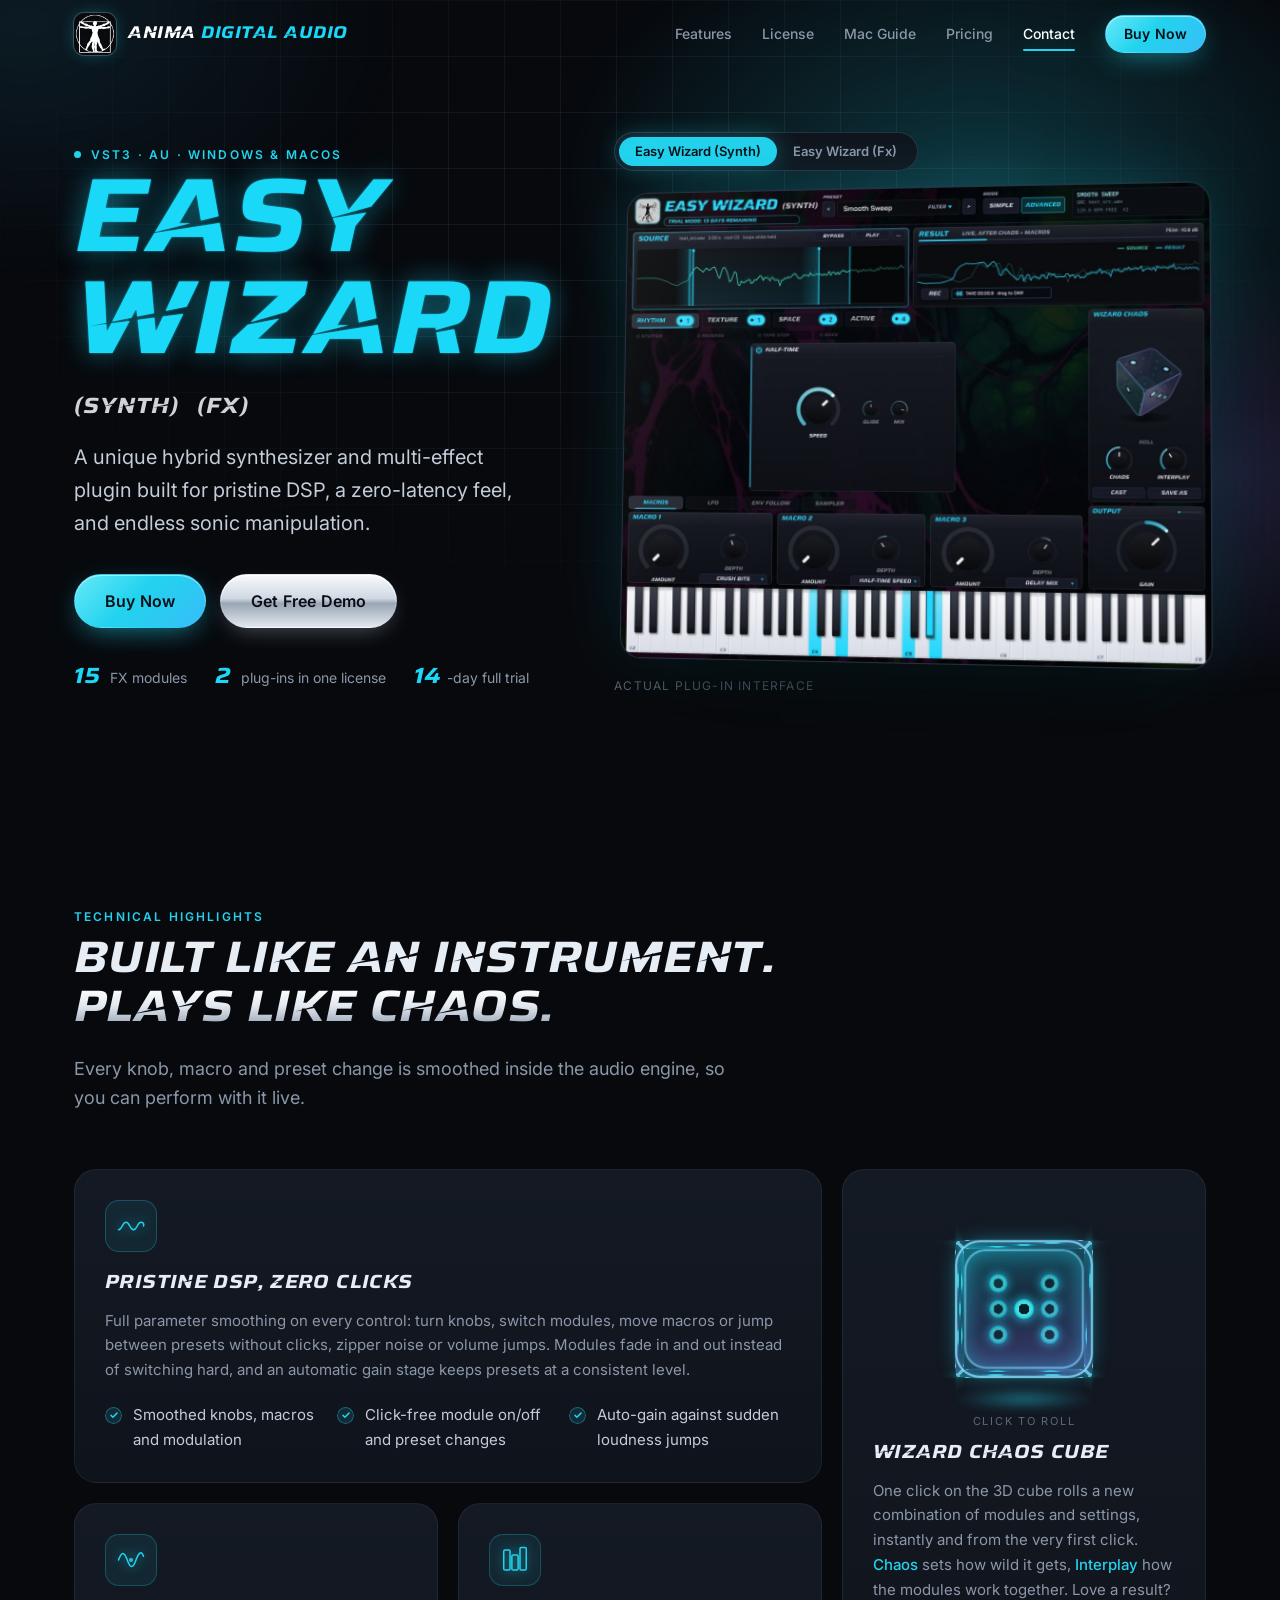
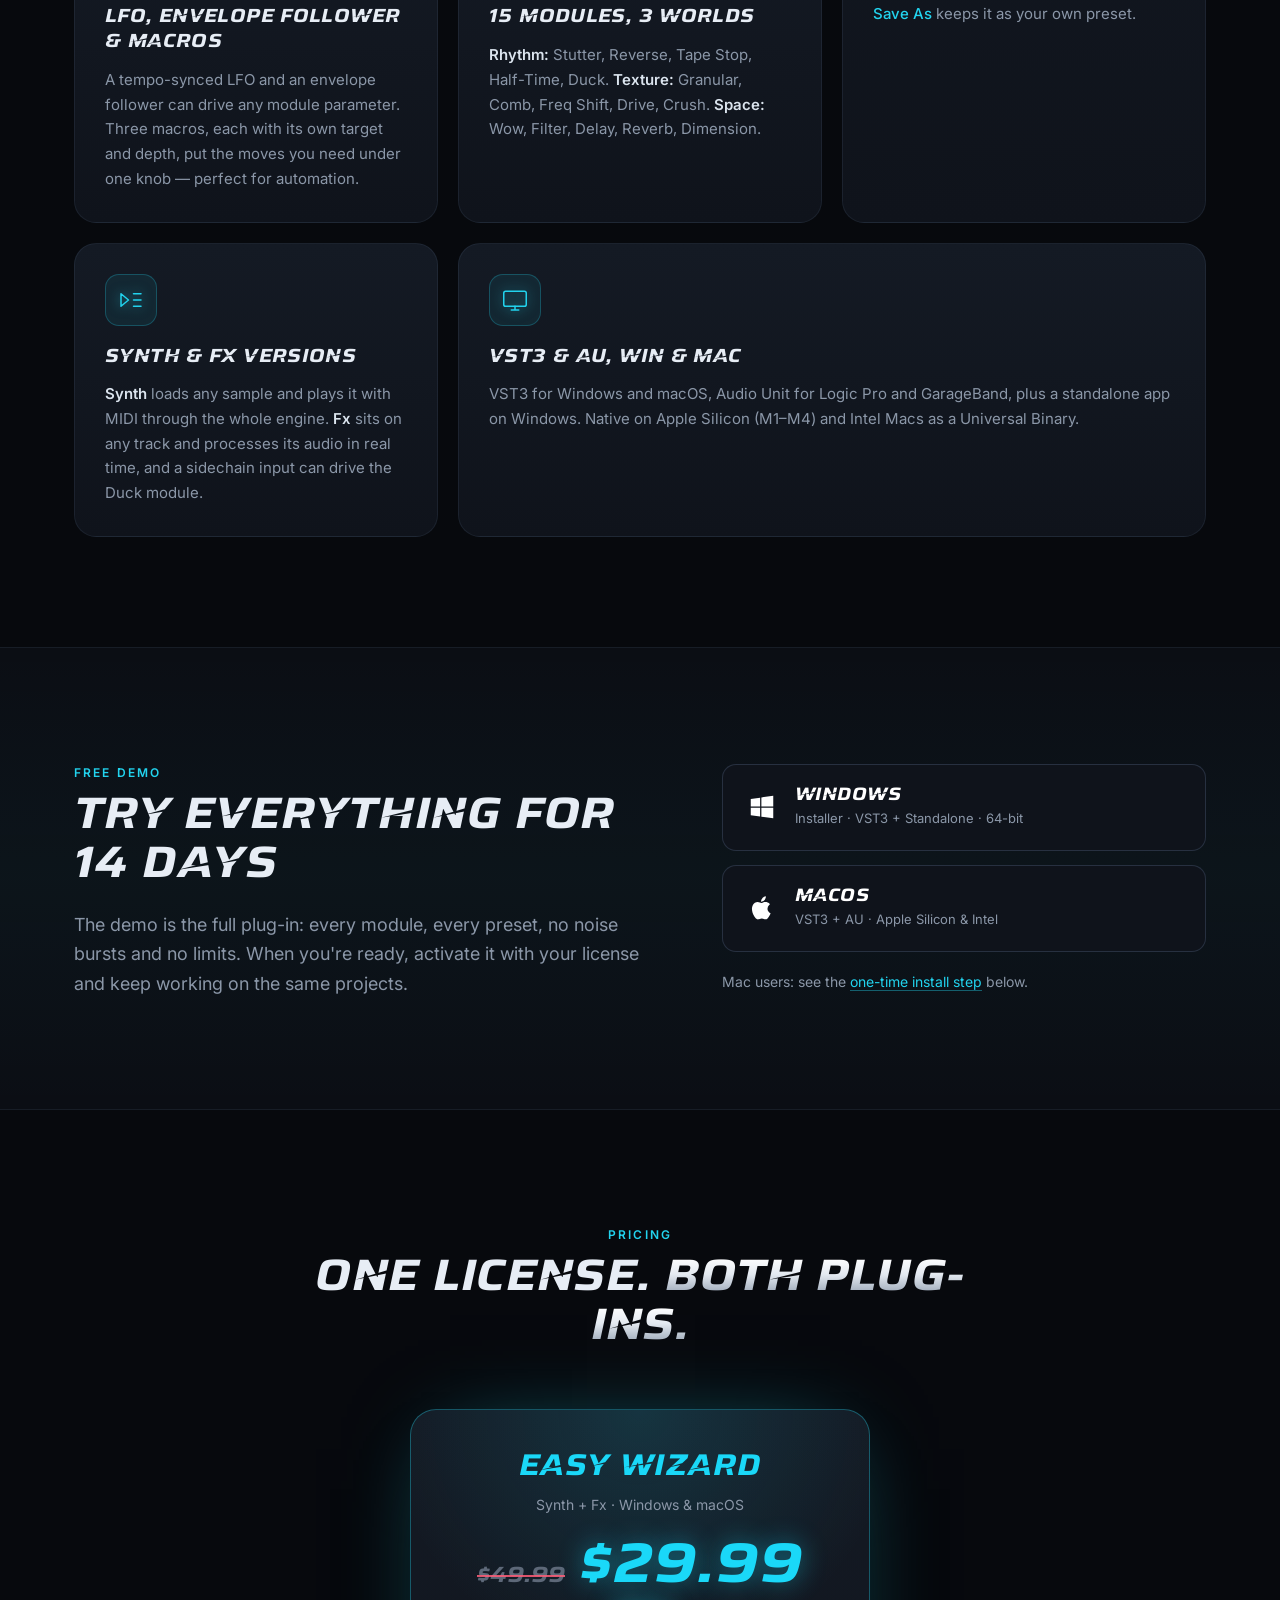
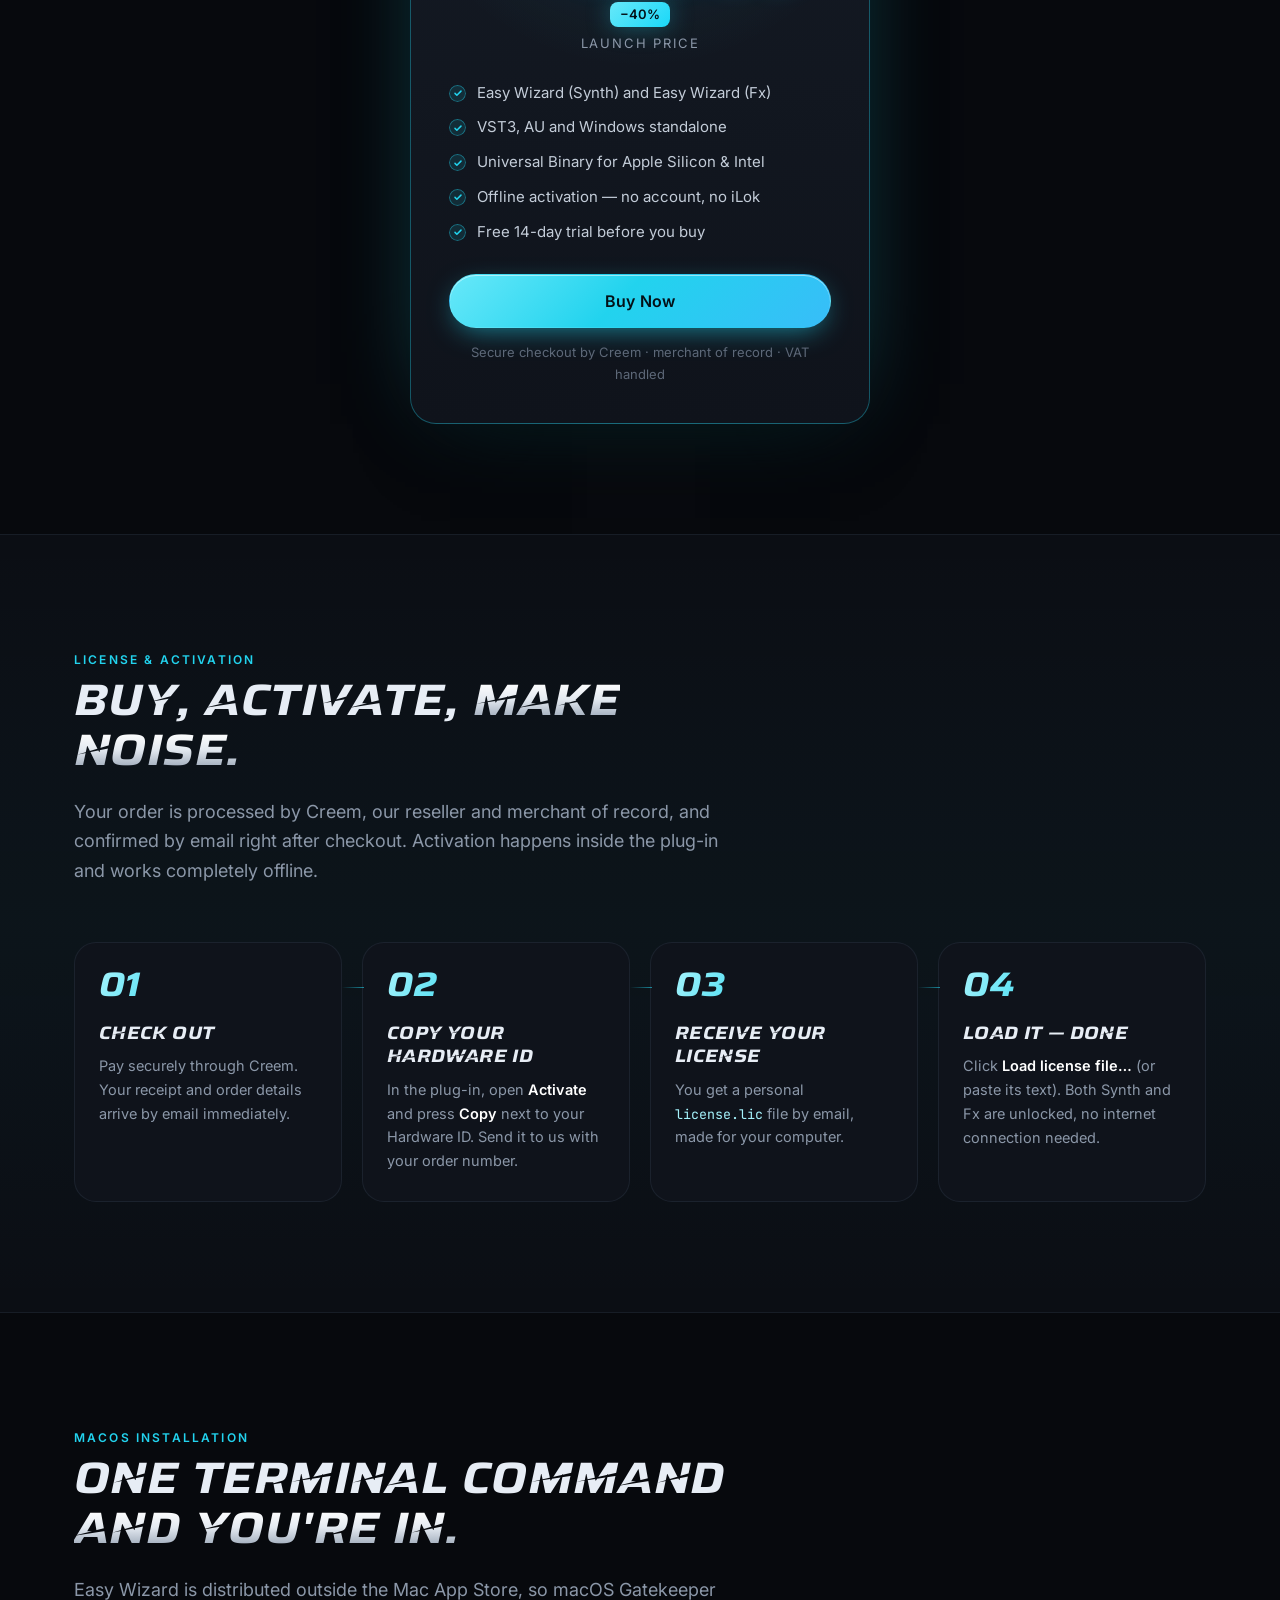
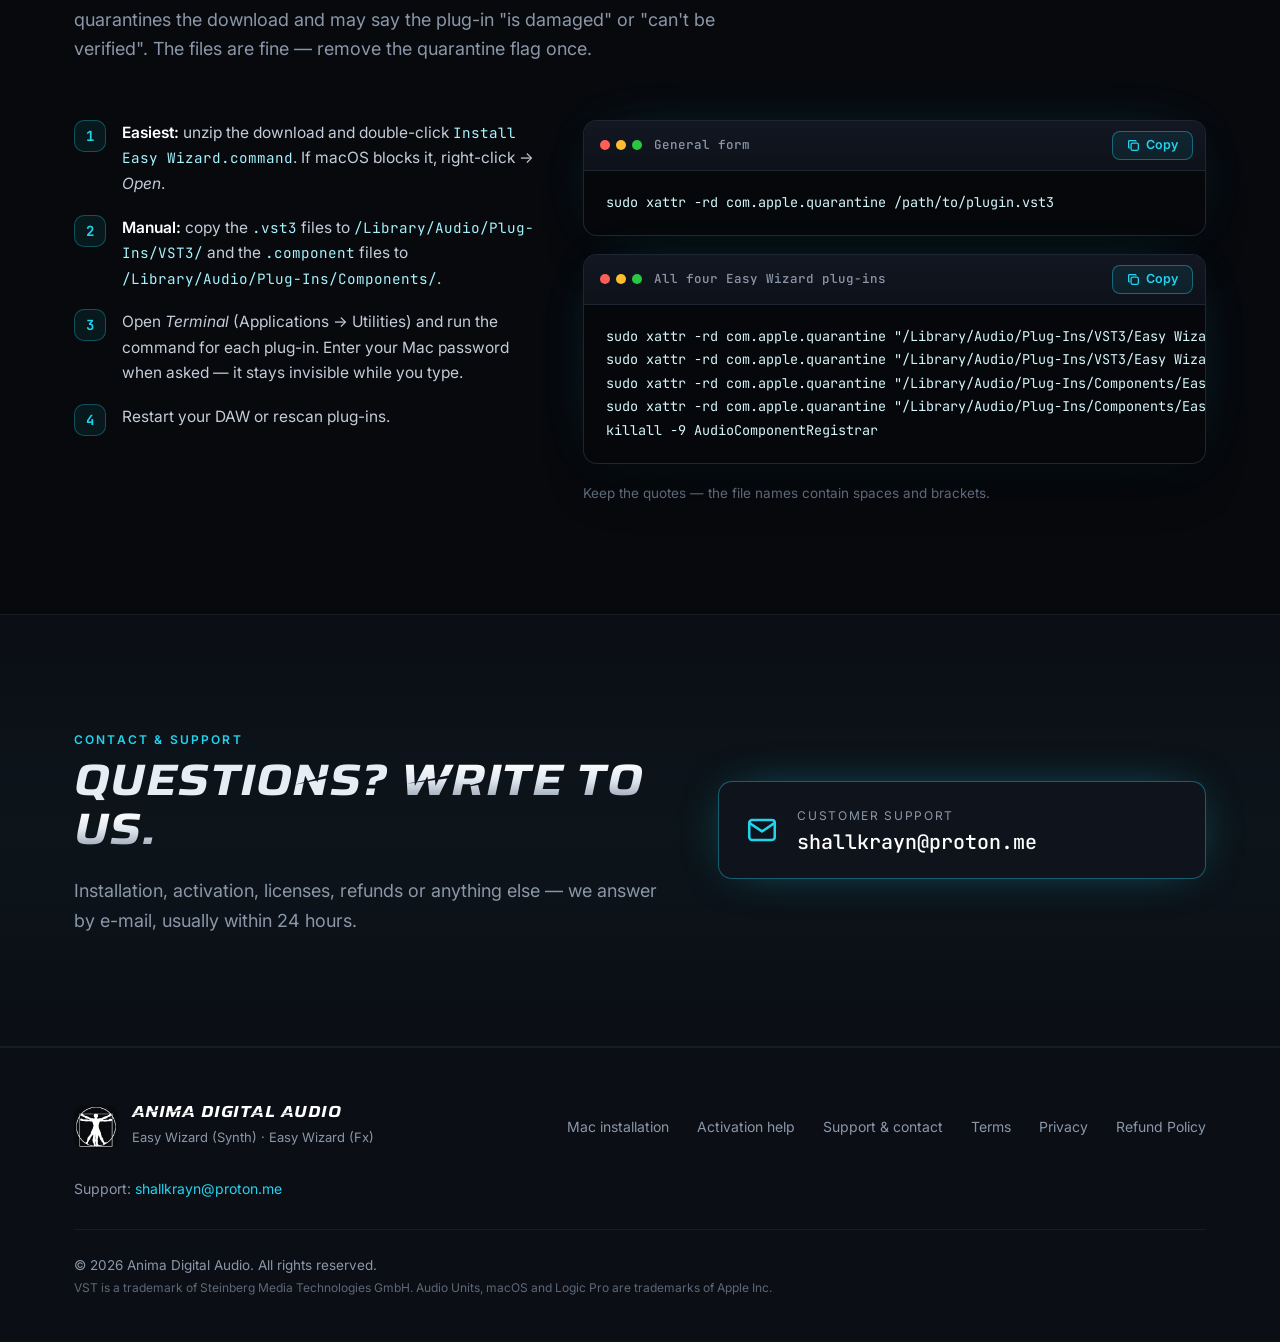
==== commit eb484db9: "Hero: Buy Now first (primary) Co-Authored-By: Claude Opus 5.5 <noreply@anthropic.com> Claude-Session" ====
--- a/index.html
+++ b/index.html
@@ -10,9 +10,9 @@
   <meta property="og:type" content="website">
   <meta property="og:title" content="Easy Wizard — Synth &amp; Fx by Anima Digital Audio">
   <meta property="og:description" content="Hybrid sampler-synth and multi-effect plugin. VST3 / AU, Windows &amp; macOS. Free 14-day trial.">
-  <meta property="og:image" content="https://animadigitalaudio.github.io/assets/ui-synth.jpg">
-  <meta property="og:url" content="https://animadigitalaudio.github.io/">
-  <link rel="canonical" href="https://animadigitalaudio.github.io/">
+  <meta property="og:image" content="https://animadigitalaudio.com/assets/ui-synth.jpg">
+  <meta property="og:url" content="https://animadigitalaudio.com/">
+  <link rel="canonical" href="https://animadigitalaudio.com/">
 
   <link rel="icon" type="image/png" href="assets/favicon.png">
   <link rel="apple-touch-icon" href="assets/apple-touch-icon.png">
@@ -68,8 +68,8 @@
       </p>
 
       <div class="hero__cta">
-        <a class="btn btn--primary btn--large" href="#demo">Get Free Demo</a>
-        <a class="btn btn--chrome btn--large" data-checkout href="#pricing">Buy Now</a>
+        <a class="btn btn--primary btn--large" data-checkout href="#pricing">Buy Now</a>
+        <a class="btn btn--chrome btn--large" href="#demo">Get Free Demo</a>
       </div>
 
       <ul class="hero__facts">
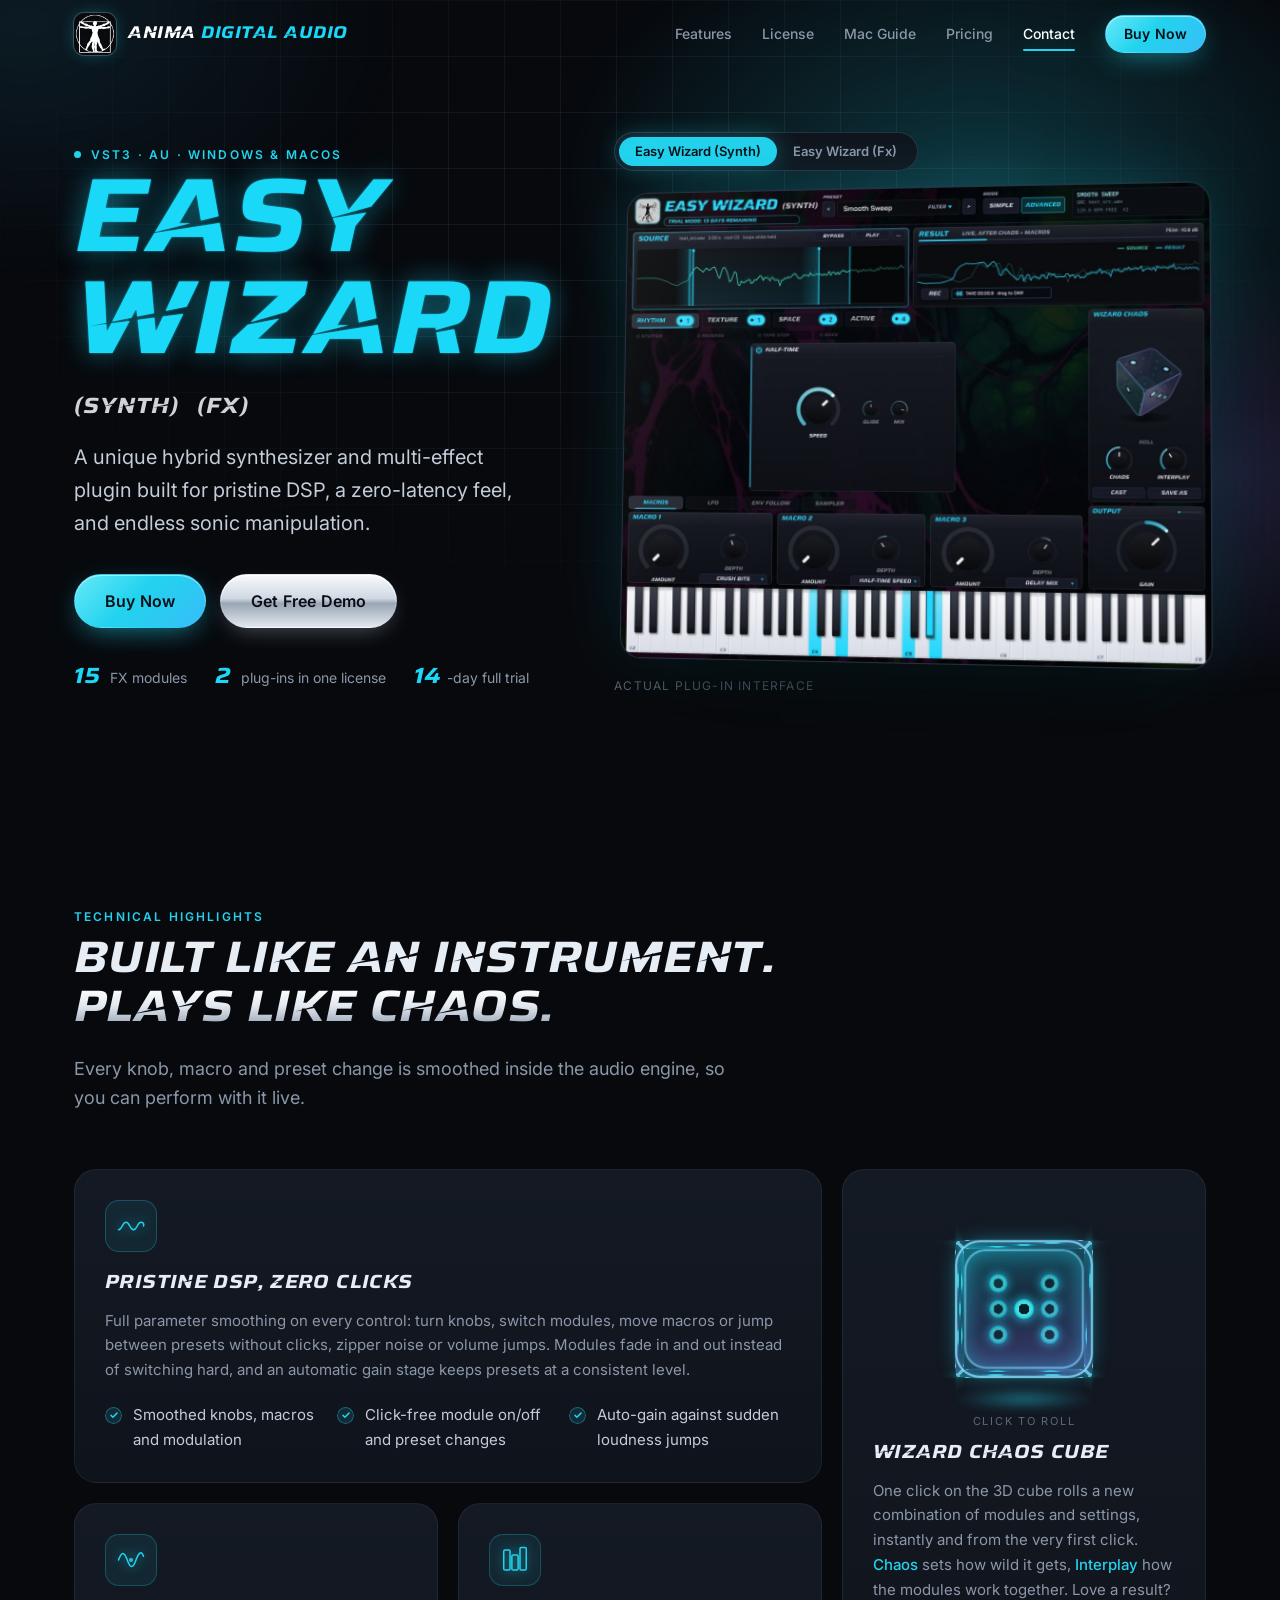
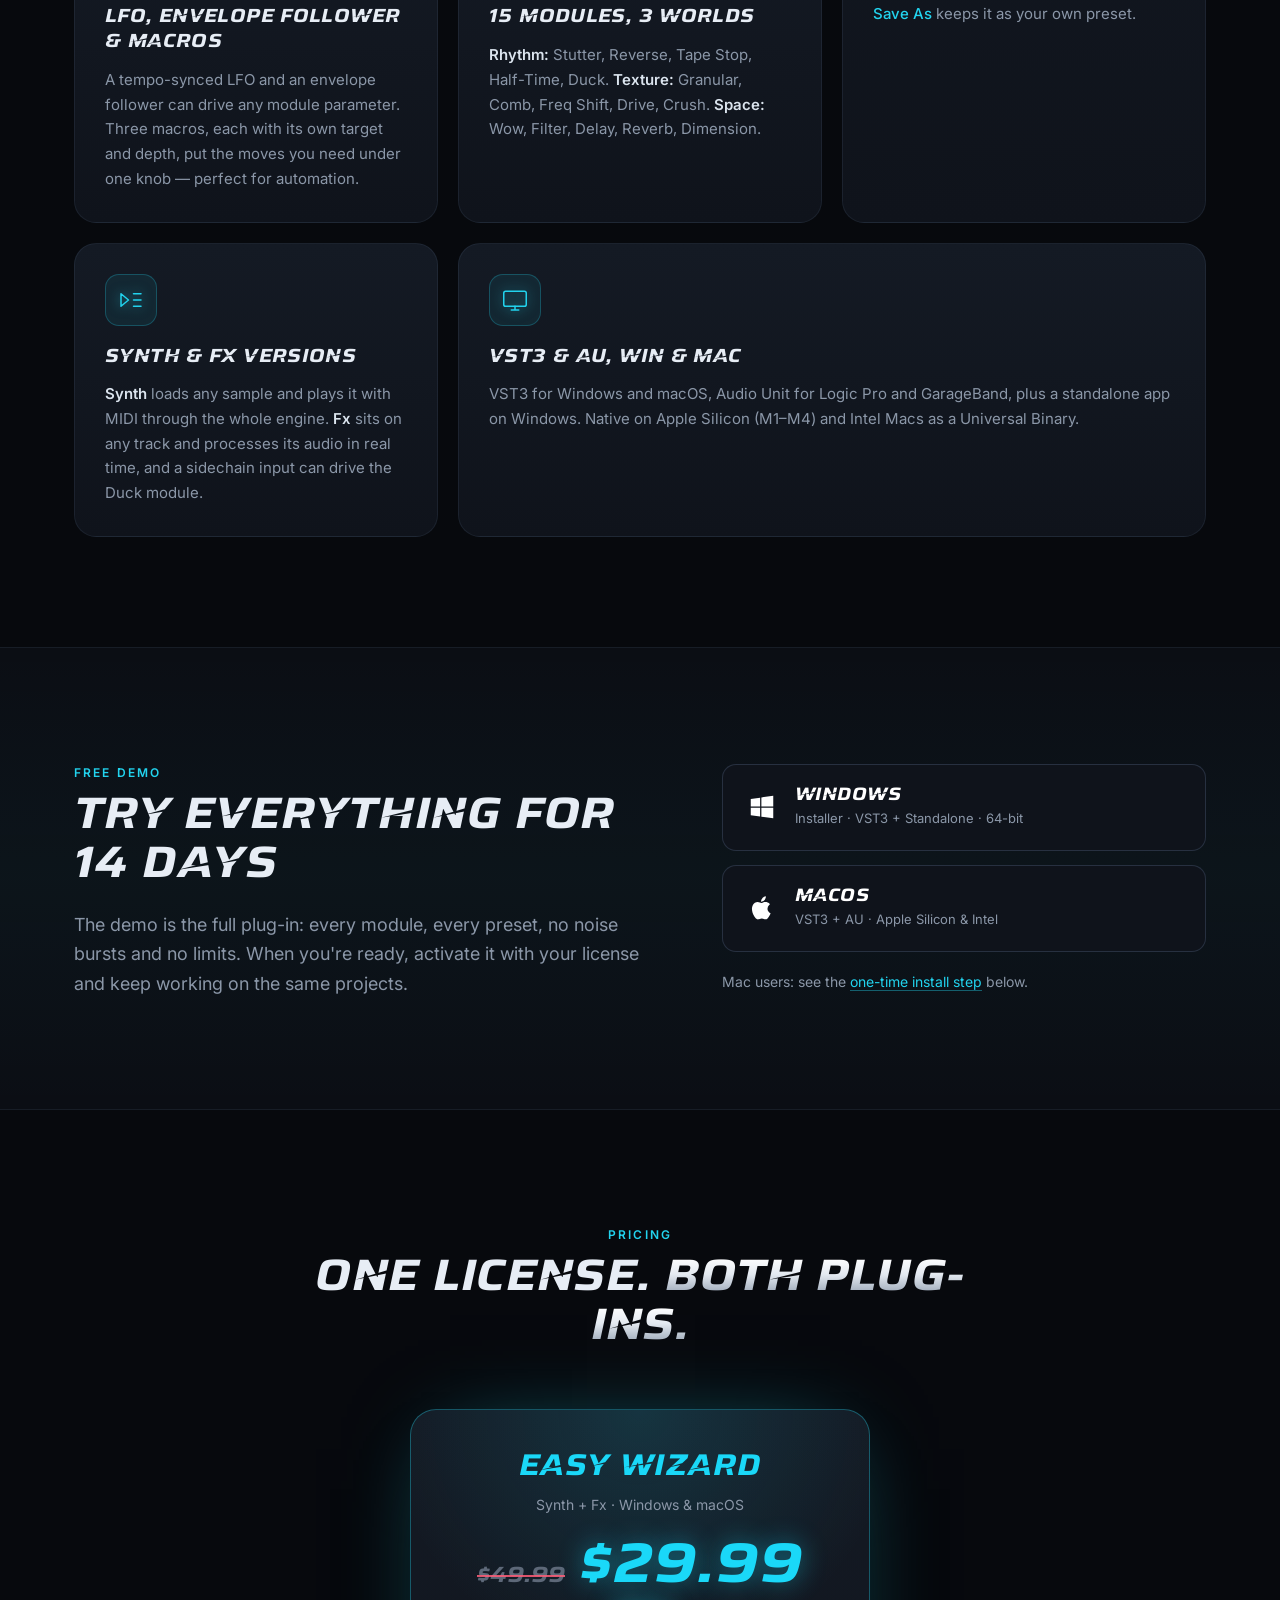
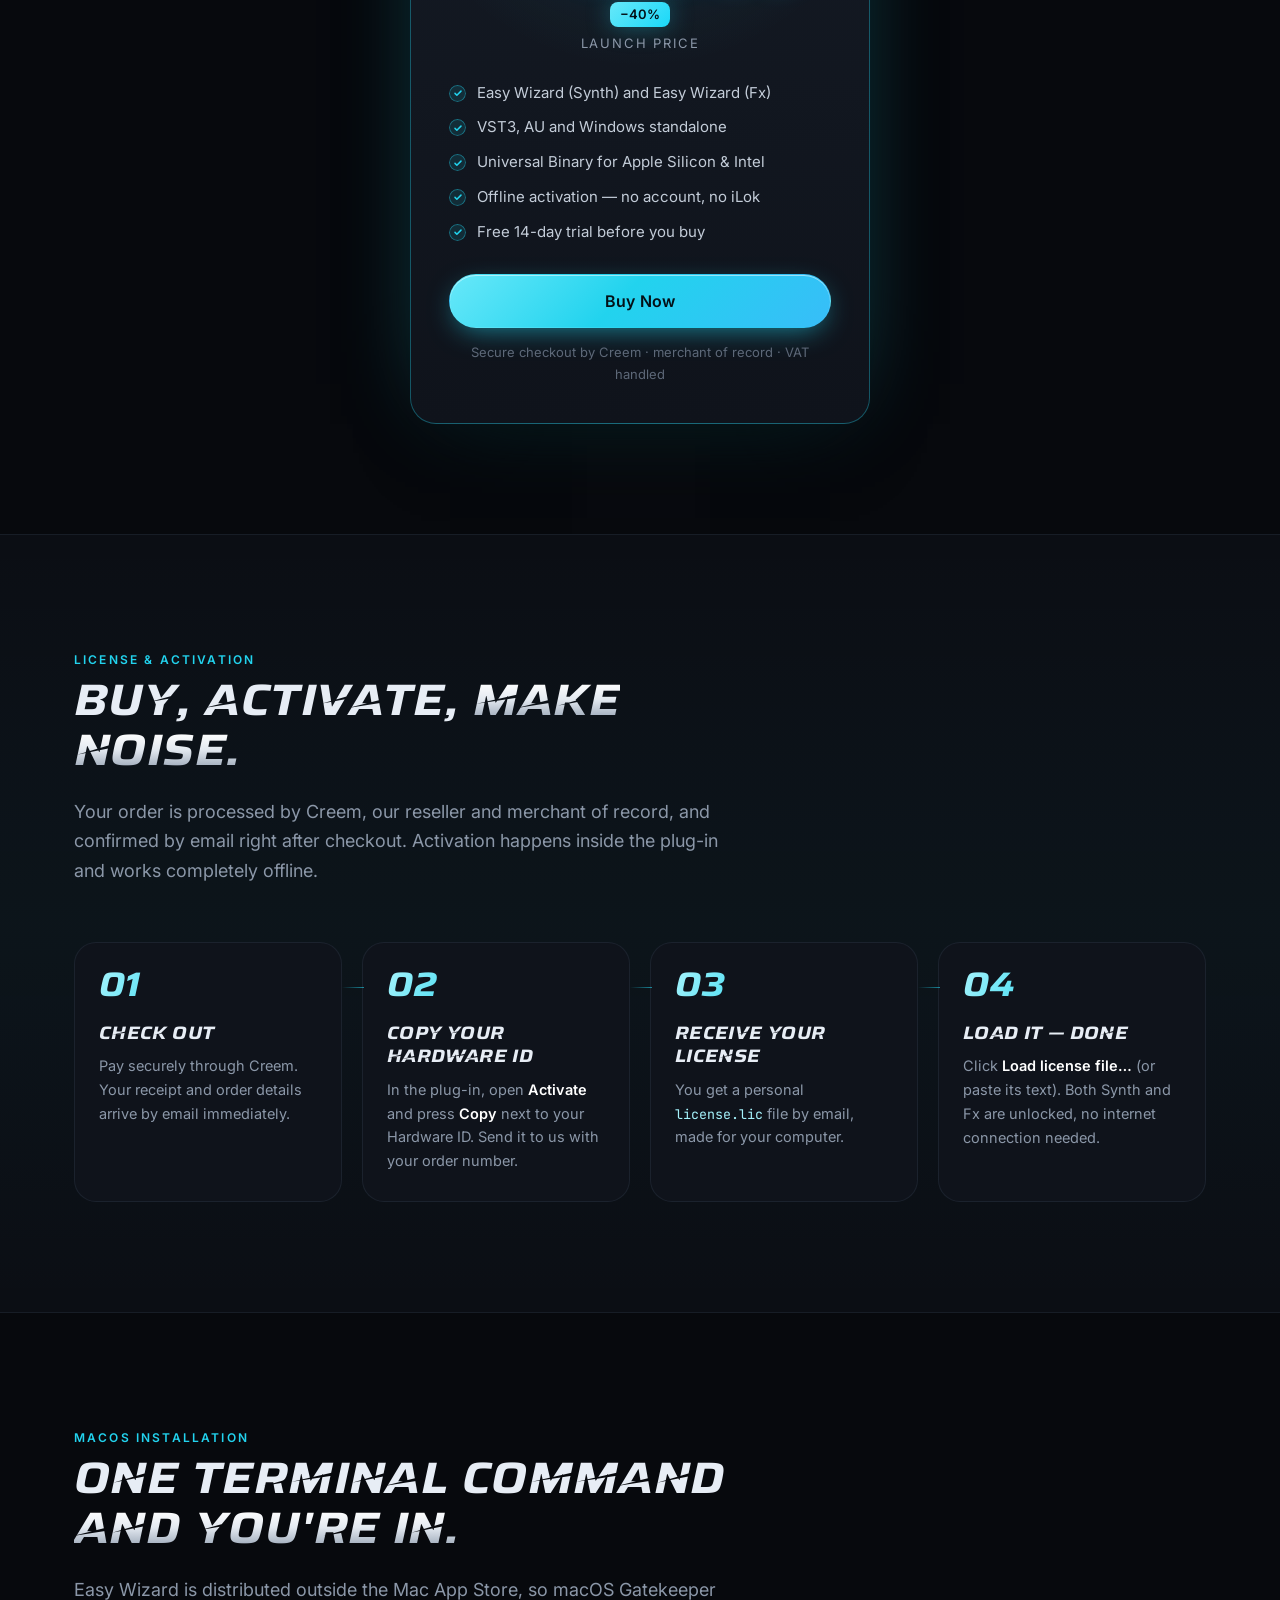
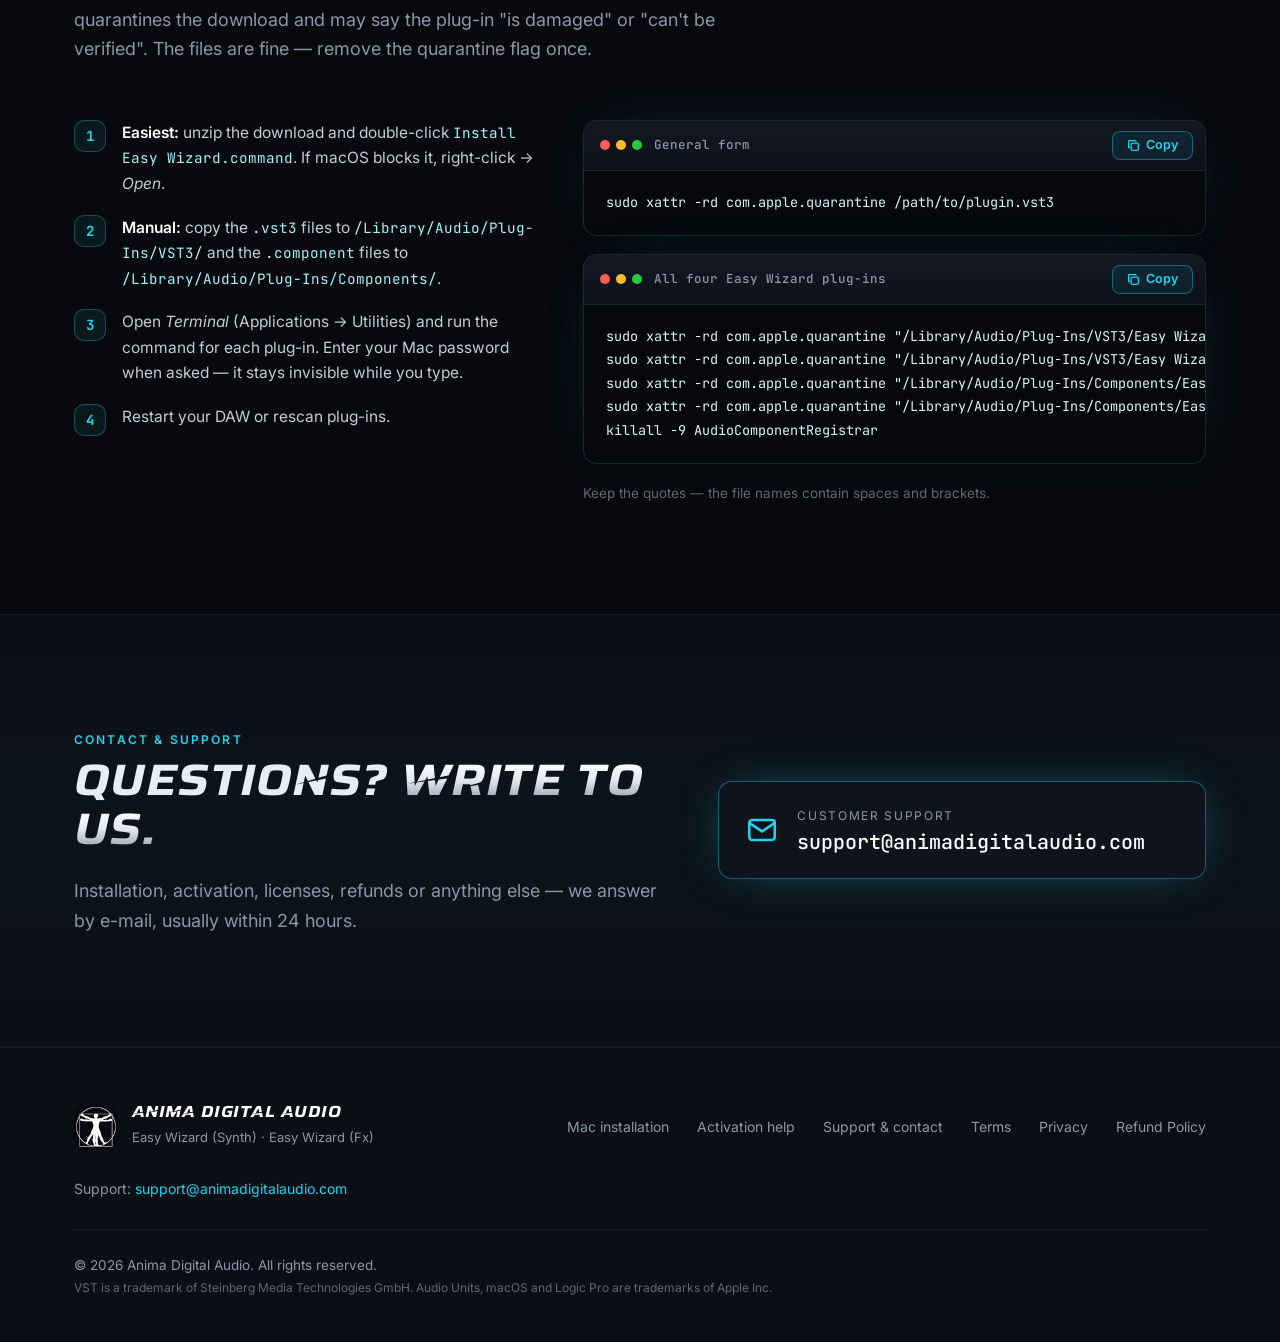
==== commit 54cf3461: "Support e-mail: support@animadigitalaudio.com Co-Authored-By: Claude Opus 5.5 <noreply@anthropic.com" ====
--- a/index.html
+++ b/index.html
@@ -316,9 +316,9 @@
       <h2>Questions? <span class="chrome">Write to us.</span></h2>
       <p class="section__lead">Installation, activation, licenses, refunds or anything else — we answer by e-mail, usually within 24 hours.</p>
     </div>
-    <a class="contact__mail" href="mailto:shallkrayn@proton.me">
+    <a class="contact__mail" href="mailto:support@animadigitalaudio.com">
       <svg viewBox="0 0 24 24" aria-hidden="true"><rect x="3" y="5" width="18" height="14" rx="2"/><path d="M3 7l9 6 9-6"/></svg>
-      <span><small>Customer support</small><strong data-email>shallkrayn@proton.me</strong></span>
+      <span><small>Customer support</small><strong data-email>support@animadigitalaudio.com</strong></span>
     </a>
   </div>
 </section>
@@ -342,7 +342,7 @@
       <a href="privacy.html">Privacy</a>
       <a href="refund.html">Refund Policy</a>
     </nav>
-    <p class="footer__contact">Support: <a data-email href="mailto:shallkrayn@proton.me">shallkrayn@proton.me</a></p>
+    <p class="footer__contact">Support: <a data-email href="mailto:support@animadigitalaudio.com">support@animadigitalaudio.com</a></p>
     <p class="footer__copy">© 2026 Anima Digital Audio. All rights reserved.<br>
       <small>VST is a trademark of Steinberg Media Technologies GmbH. Audio Units, macOS and Logic Pro are trademarks of Apple Inc.</small></p>
   </div>
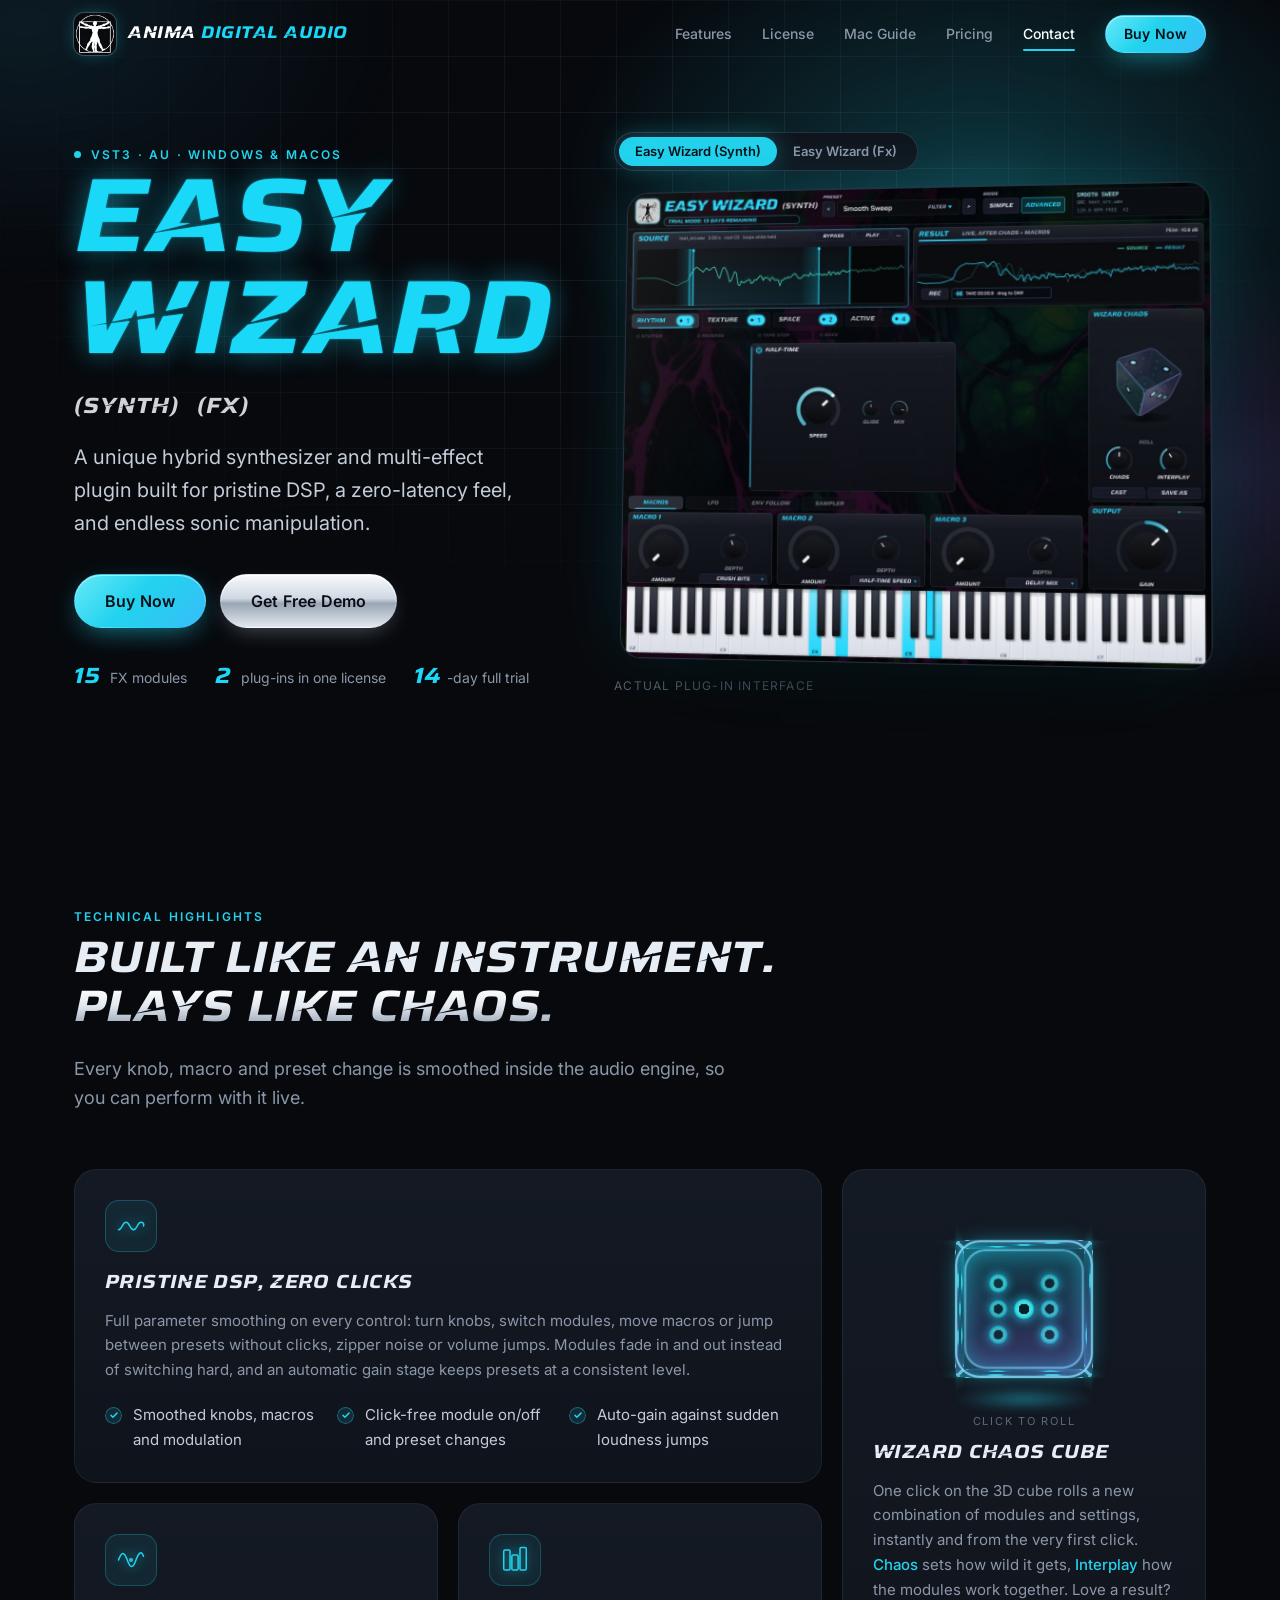
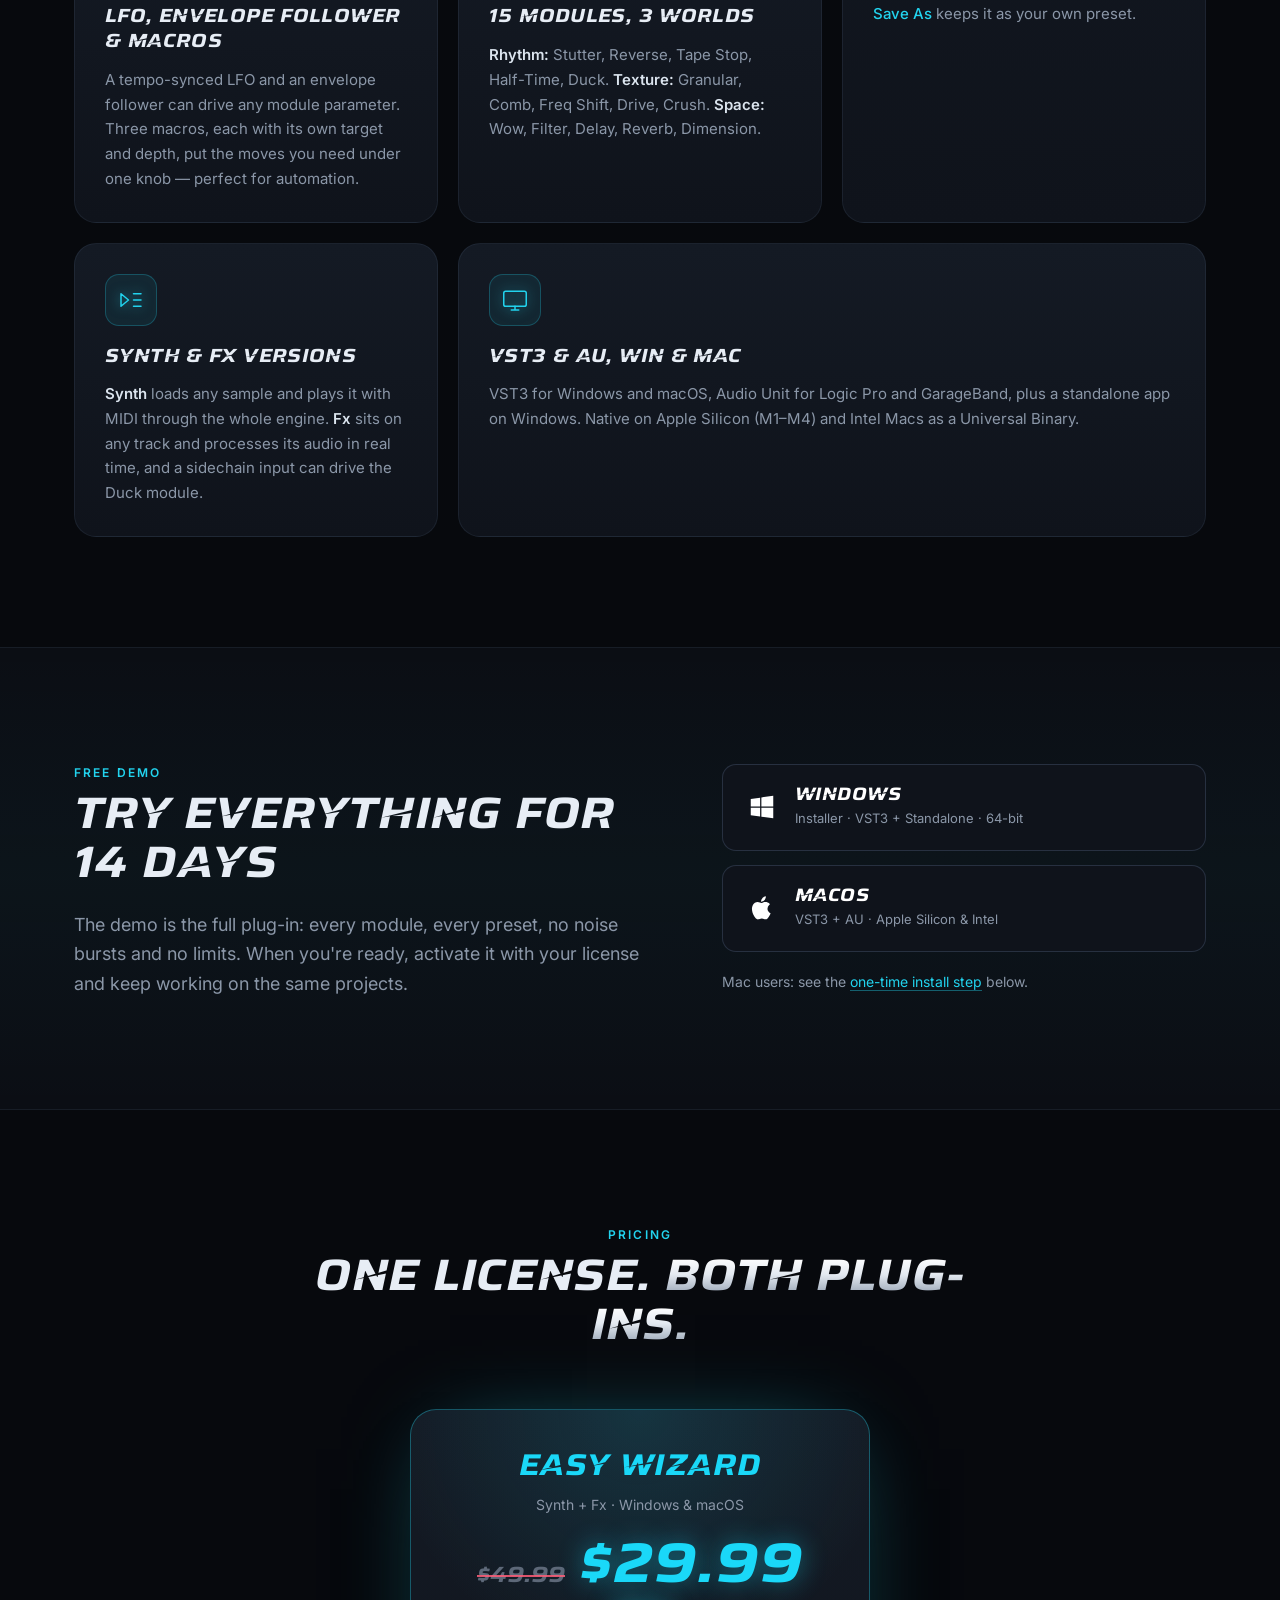
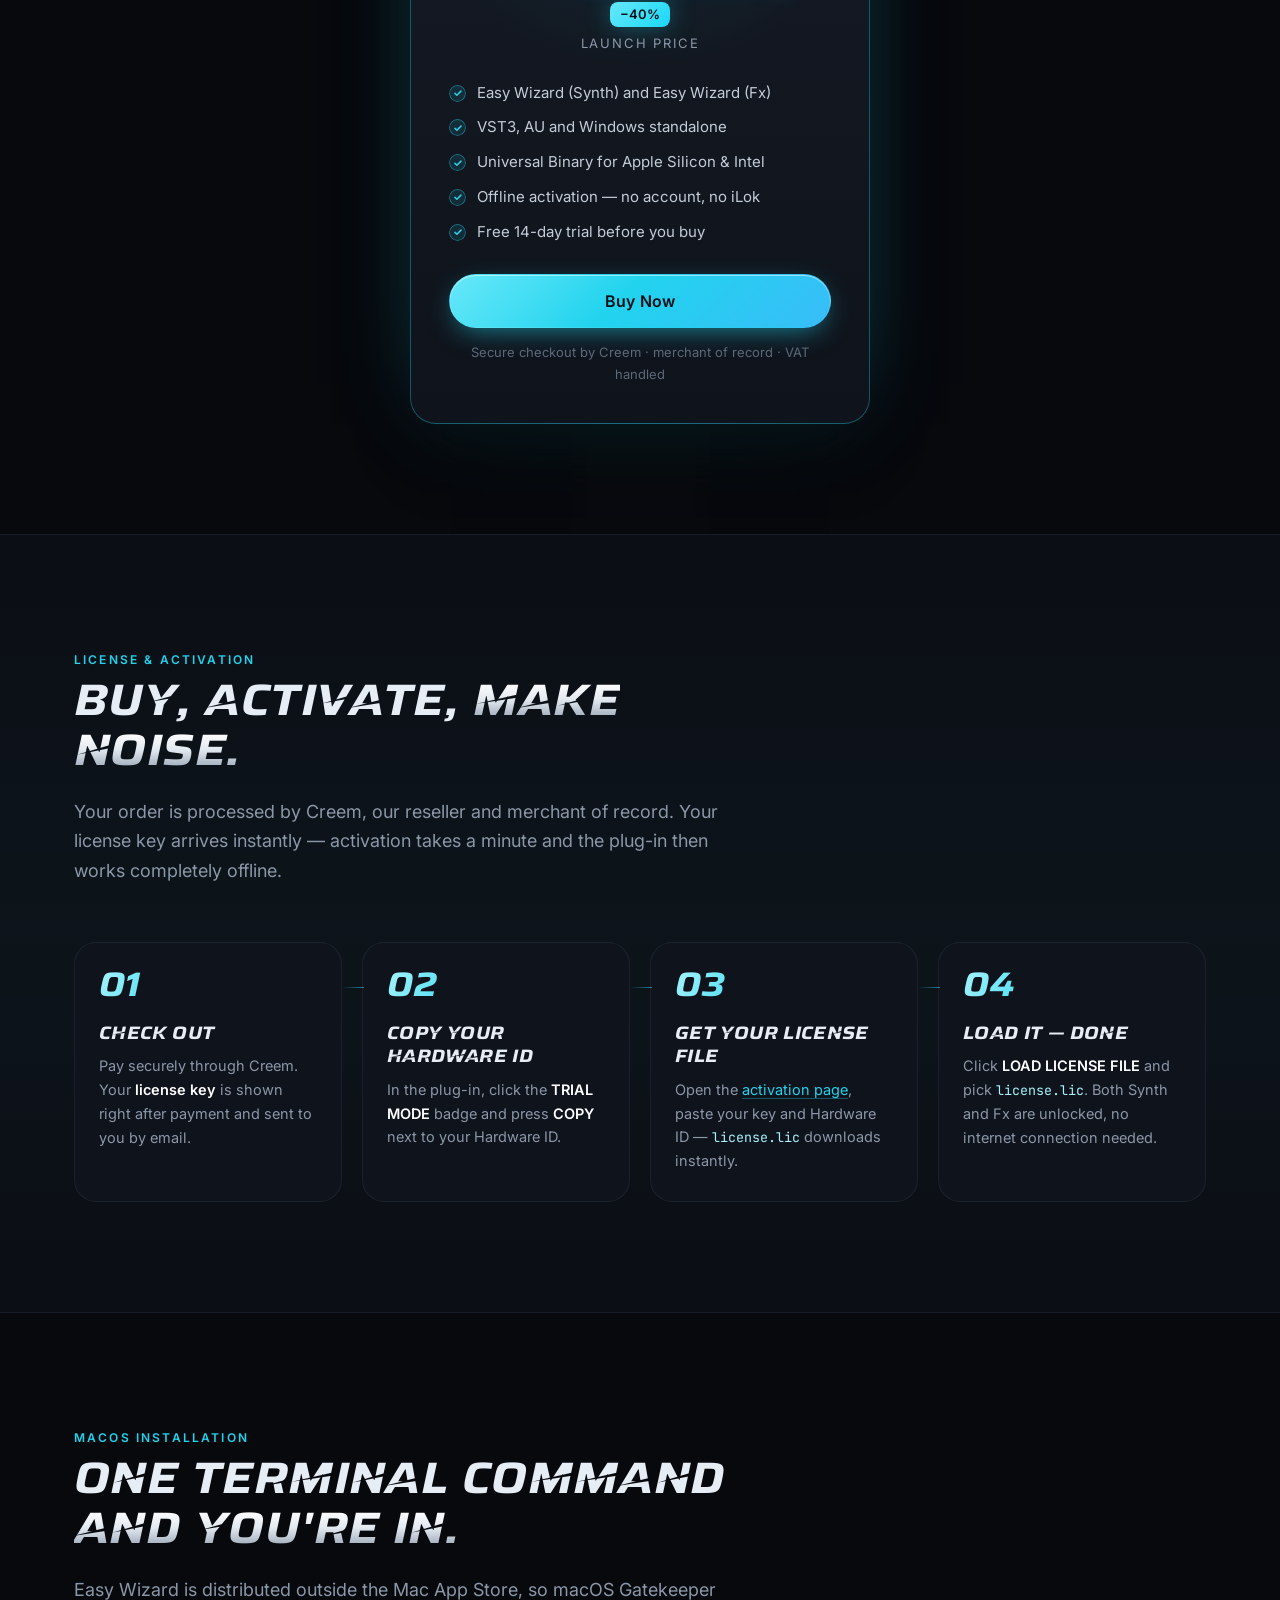
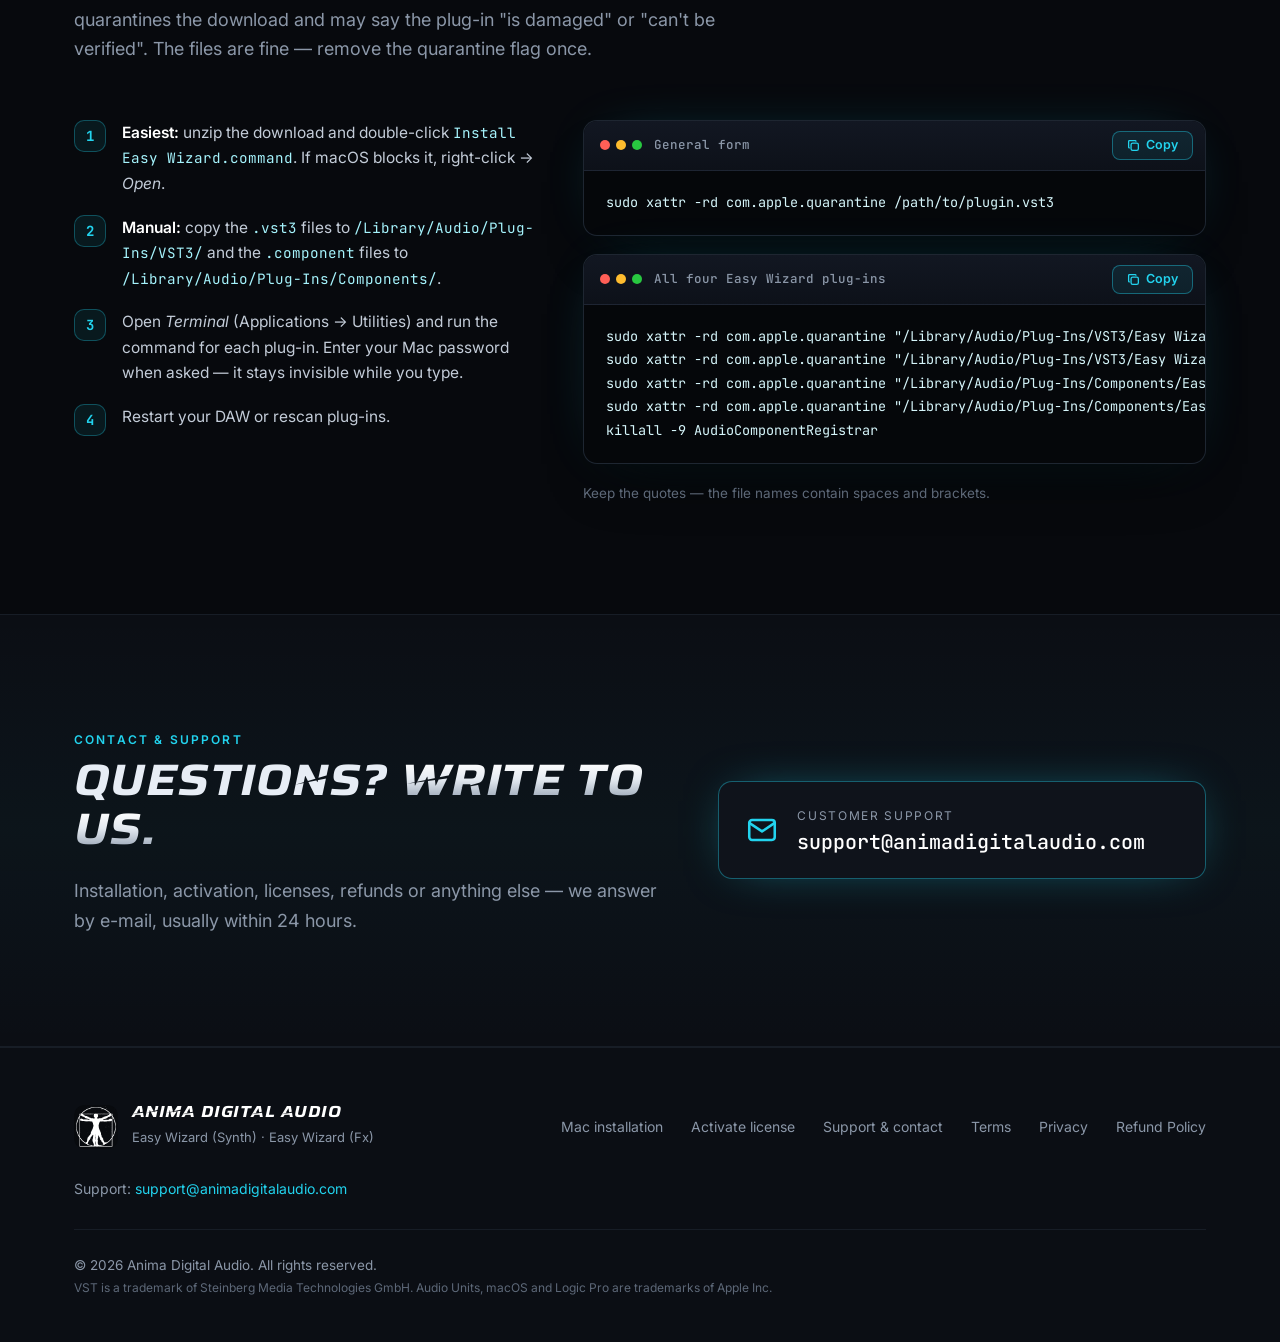
==== commit 3e6752fb: "Instant license activation page (Creem key + Hardware ID -> license.lic) Co-Authored-By: Claude Opus" ====
--- a/index.html
+++ b/index.html
@@ -235,29 +235,29 @@
     <header class="section__head reveal">
       <p class="eyebrow">License &amp; activation</p>
       <h2>Buy, activate, <span class="chrome">make noise.</span></h2>
-      <p class="section__lead">Your order is processed by Creem, our reseller and merchant of record, and confirmed by email right after checkout. Activation happens inside the plug-in and works completely offline.</p>
+      <p class="section__lead">Your order is processed by Creem, our reseller and merchant of record. Your license key arrives instantly — activation takes a minute and the plug-in then works completely offline.</p>
     </header>
 
     <ol class="steps">
       <li class="step reveal">
         <span class="step__n">01</span>
         <h3>Check out</h3>
-        <p>Pay securely through Creem. Your receipt and order details arrive by email immediately.</p>
+        <p>Pay securely through Creem. Your <strong>license key</strong> is shown right after payment and sent to you by email.</p>
       </li>
       <li class="step reveal">
         <span class="step__n">02</span>
         <h3>Copy your Hardware ID</h3>
-        <p>In the plug-in, open <strong>Activate</strong> and press <strong>Copy</strong> next to your Hardware ID. Send it to us with your order number.</p>
+        <p>In the plug-in, click the <strong>TRIAL MODE</strong> badge and press <strong>COPY</strong> next to your Hardware ID.</p>
       </li>
       <li class="step reveal">
         <span class="step__n">03</span>
-        <h3>Receive your license</h3>
-        <p>You get a personal <code>license.lic</code> file by email, made for your computer.</p>
+        <h3>Get your license file</h3>
+        <p>Open the <a class="link" href="activate.html">activation page</a>, paste your key and Hardware ID — <code>license.lic</code> downloads instantly.</p>
       </li>
       <li class="step reveal">
         <span class="step__n">04</span>
         <h3>Load it — done</h3>
-        <p>Click <strong>Load license file…</strong> (or paste its text). Both Synth and Fx are unlocked, no internet connection needed.</p>
+        <p>Click <strong>LOAD LICENSE FILE</strong> and pick <code>license.lic</code>. Both Synth and Fx are unlocked, no internet connection needed.</p>
       </li>
     </ol>
   </div>
@@ -336,7 +336,7 @@
     </div>
     <nav class="footer__links" aria-label="Support">
       <a href="#mac">Mac installation</a>
-      <a href="#activation">Activation help</a>
+      <a href="activate.html">Activate license</a>
       <a href="#contact">Support &amp; contact</a>
       <a href="terms.html">Terms</a>
       <a href="privacy.html">Privacy</a>
--- a/style.css
+++ b/style.css
@@ -915,3 +915,23 @@
 .contact__mail small { display: block; font-size: 12px; letter-spacing: .14em; text-transform: uppercase; color: var(--muted); }
 .contact__mail strong { display: block; margin-top: 4px; font: 500 clamp(16px, 2.2vw, 20px)/1.2 var(--f-mono); color: #fff; word-break: break-all; }
 @media (max-width: 900px) { .contact { grid-template-columns: 1fr; gap: 28px; } }
+
+/* ---------- activation page ---------- */
+.act { display: grid; gap: 18px; margin-top: 8px; max-width: 640px; }
+.act label { display: grid; gap: 8px; font-size: 13px; letter-spacing: .12em; text-transform: uppercase; color: var(--muted); }
+.act input {
+  width: 100%; padding: 14px 16px; border-radius: 12px; border: 1px solid var(--line);
+  background: rgba(255,255,255,.03); color: #fff; font: 500 16px/1.3 var(--f-mono); letter-spacing: .02em;
+  transition: border-color .2s, box-shadow .2s;
+}
+.act input:focus { outline: none; border-color: var(--neon); box-shadow: 0 0 0 3px rgba(34,211,238,.18); }
+.act small { text-transform: none; letter-spacing: 0; font-size: 13px; color: var(--dim); }
+.act .btn { justify-self: start; margin-top: 6px; }
+.act .btn[disabled] { opacity: .55; pointer-events: none; }
+.act__msg { min-height: 1.4em; margin: 4px 0 0; font-size: 15px; }
+.act__msg.is-error { color: #ff7a8a; }
+.act__msg.is-ok { color: #6ef0b0; }
+.act__done { display: none; padding: 22px 24px; border: 1px solid rgba(110,240,176,.45); border-radius: 14px; background: rgba(110,240,176,.06); }
+.act__done.is-on { display: block; }
+.act__done p { margin: 0 0 10px; }
+.link { color: var(--neon); border-bottom: 1px solid rgba(34,211,238,.35); }
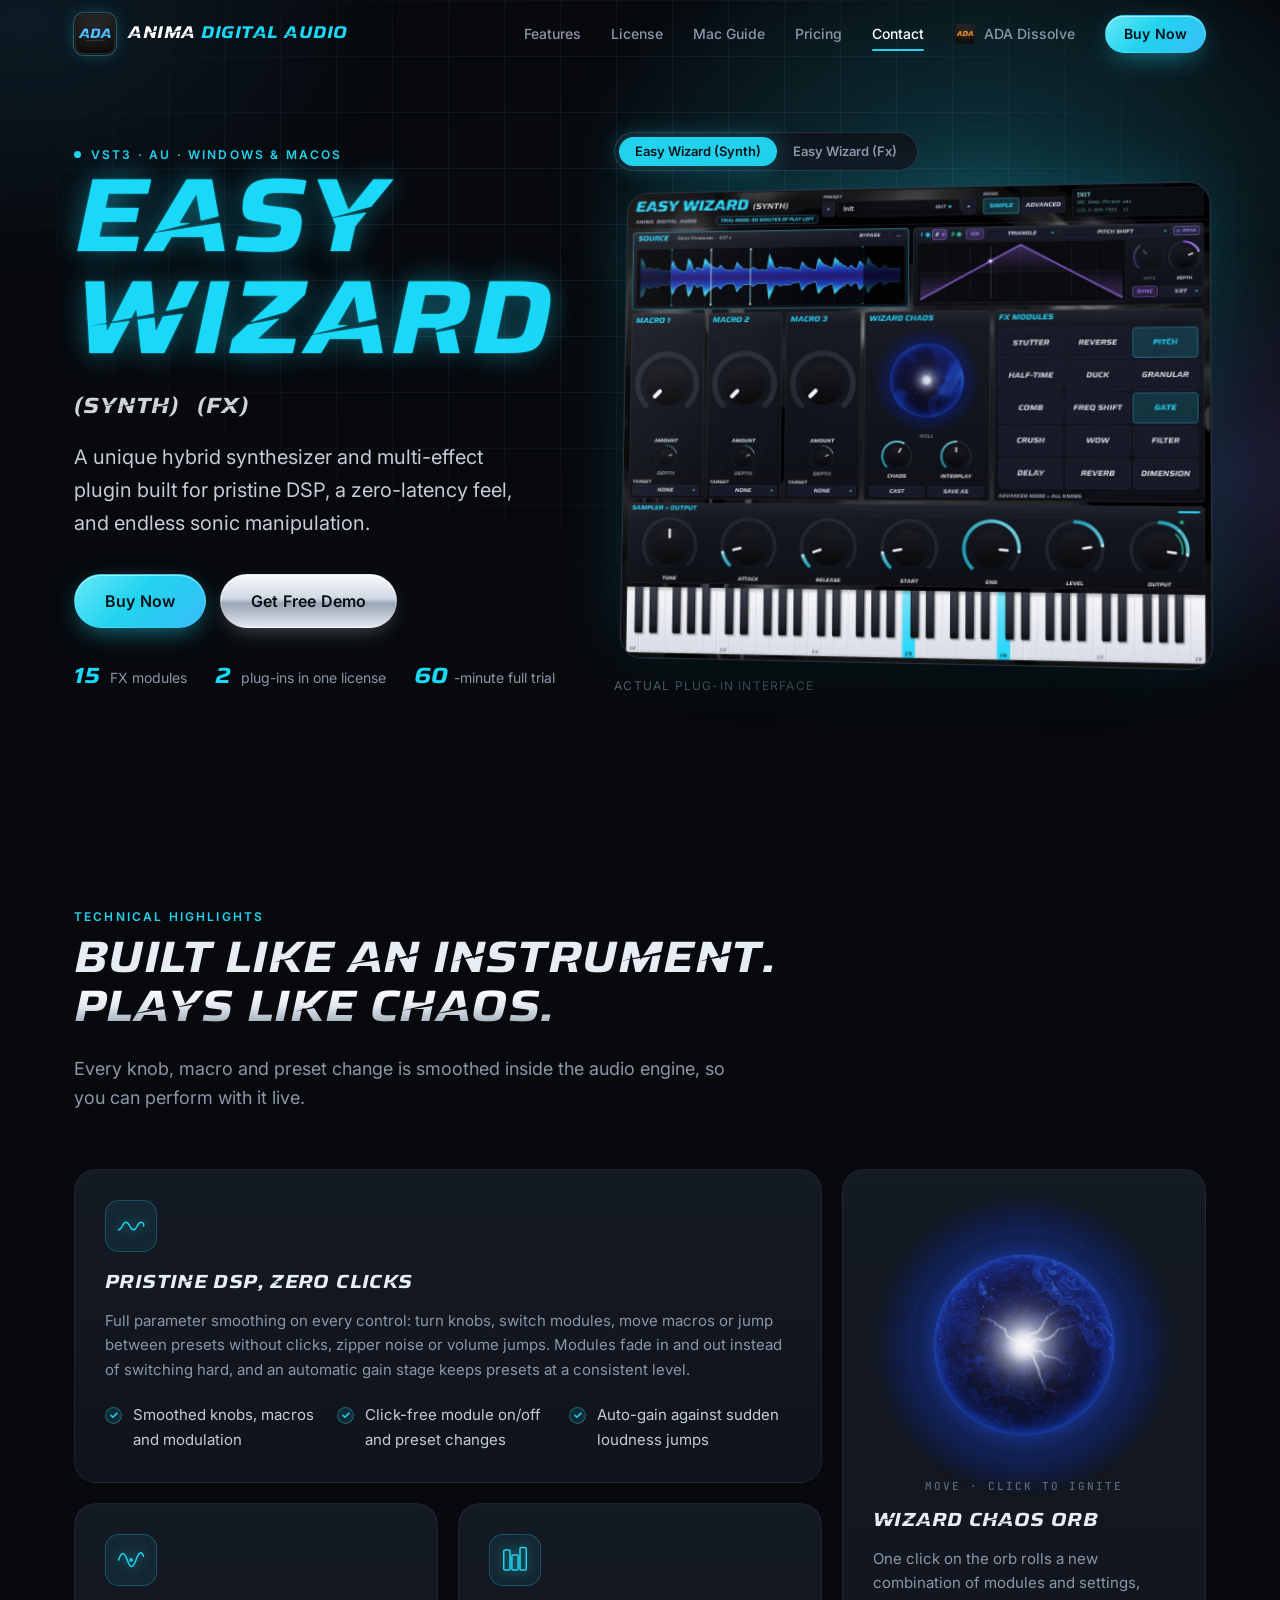
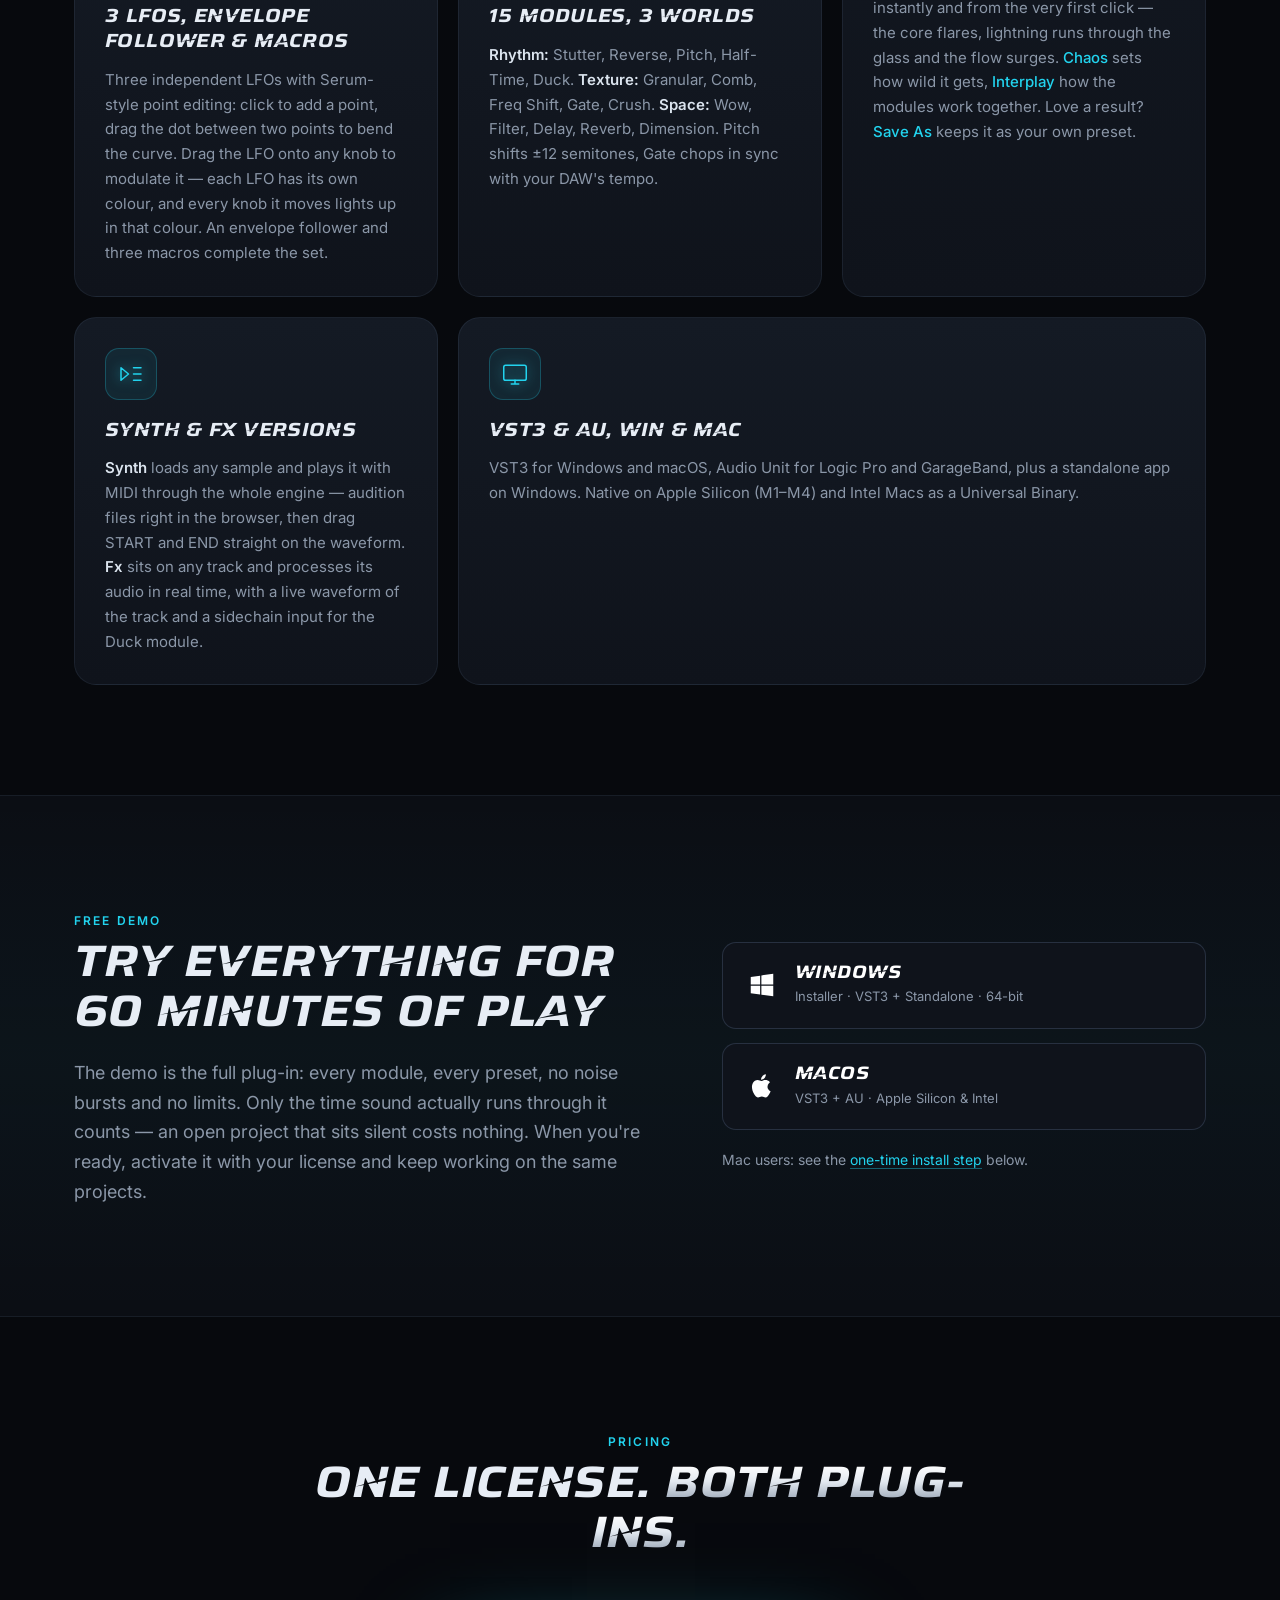
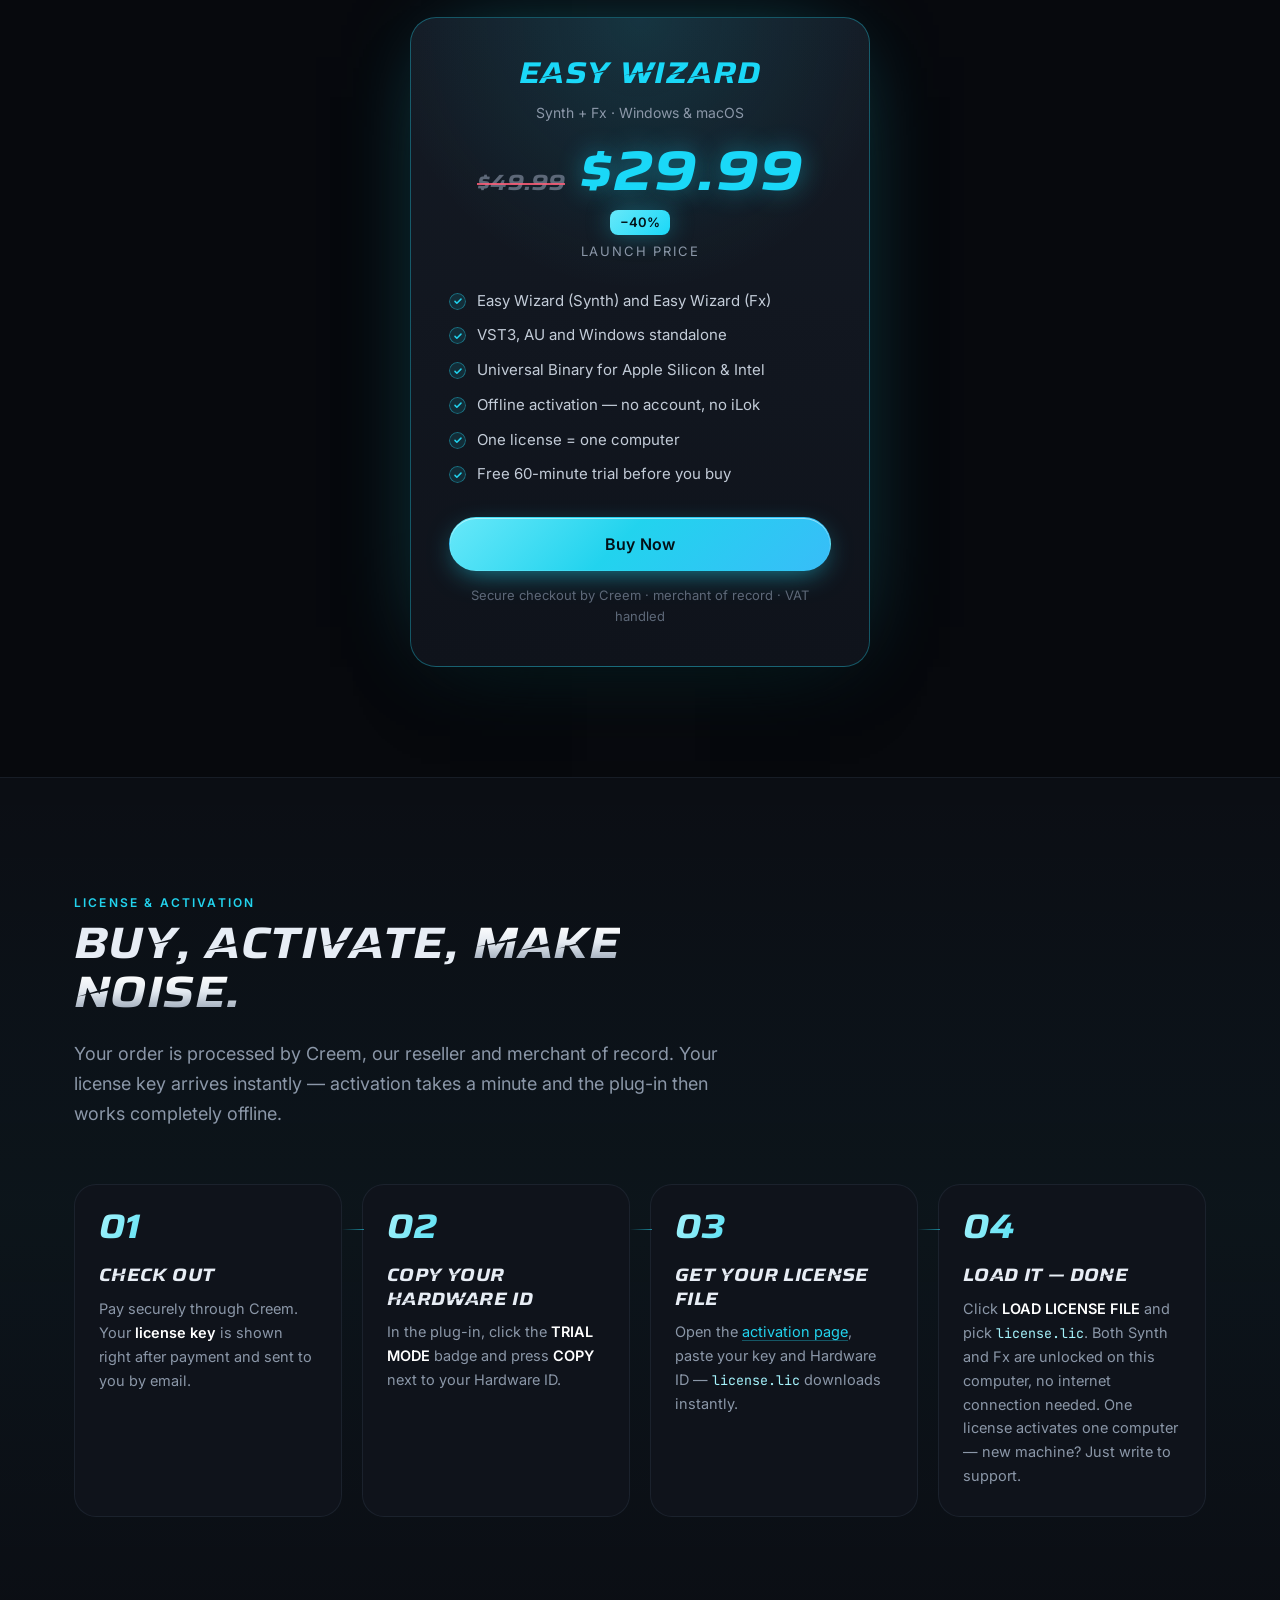
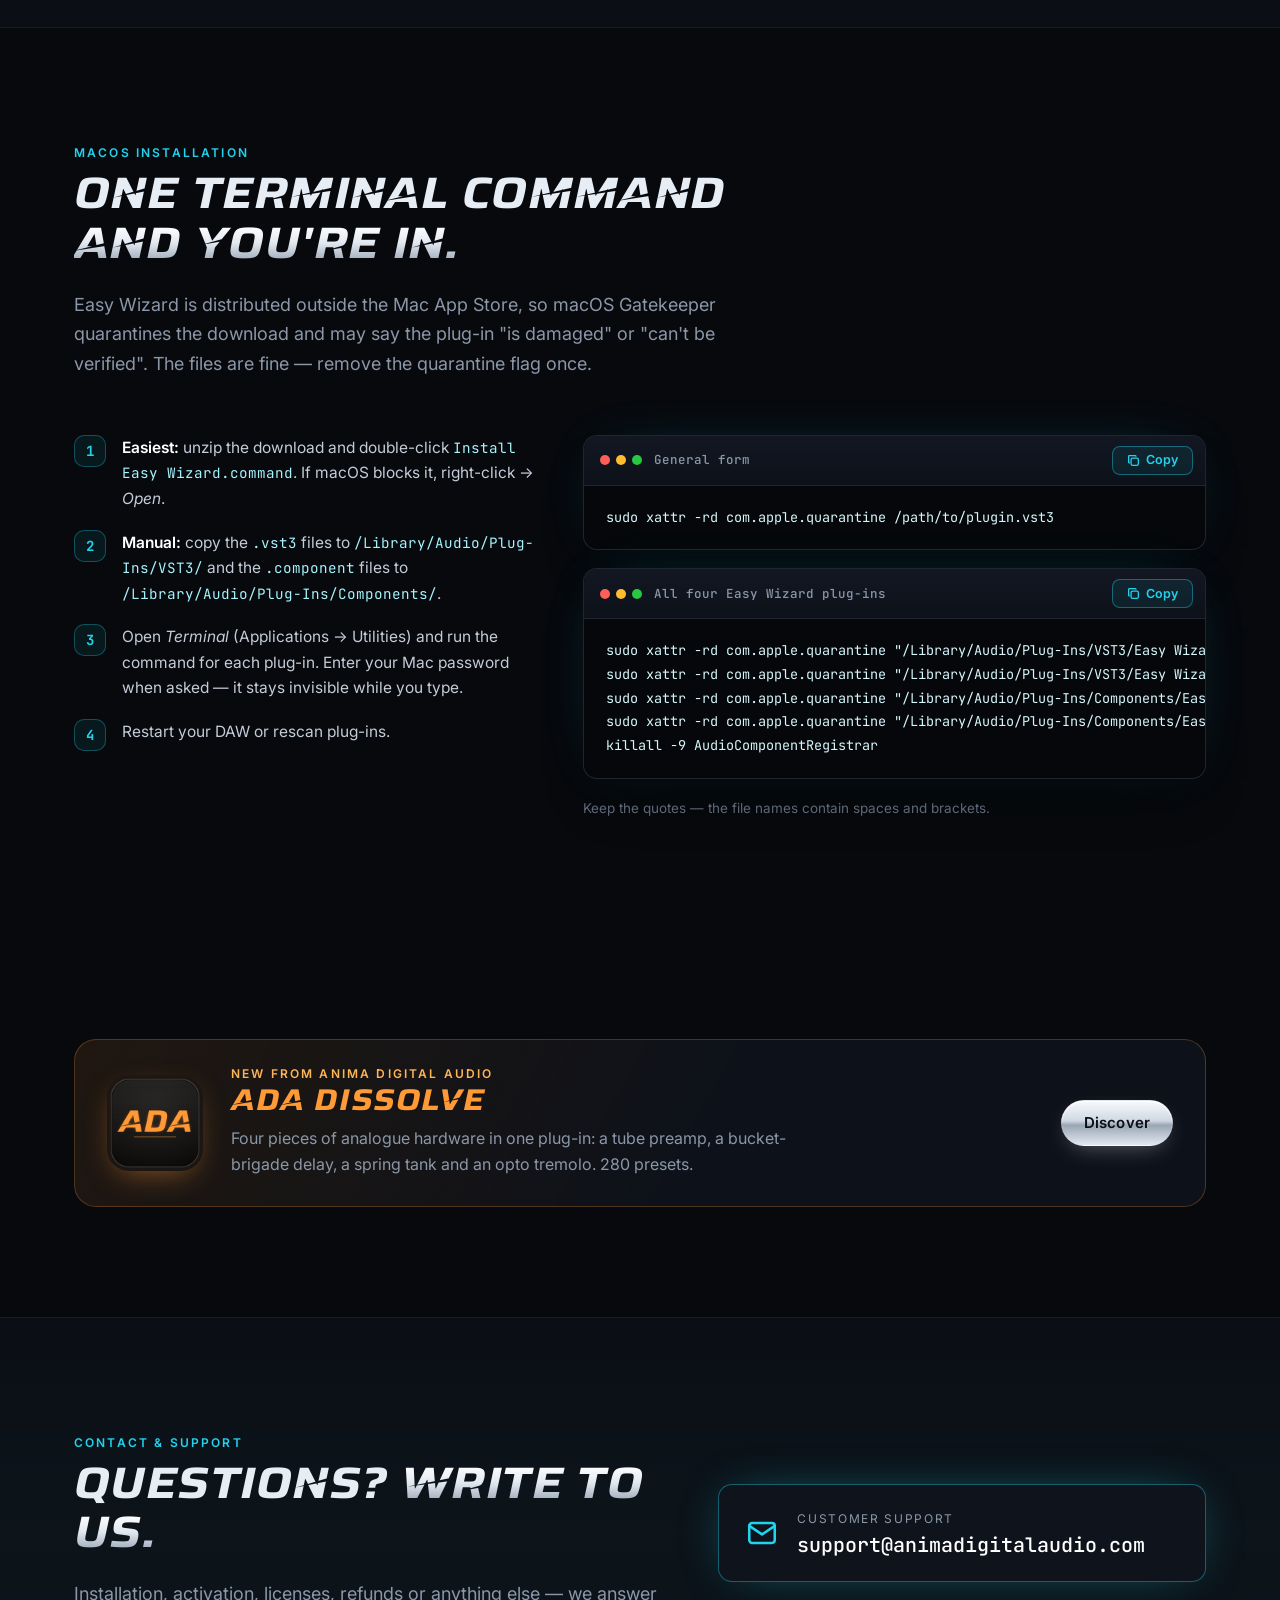
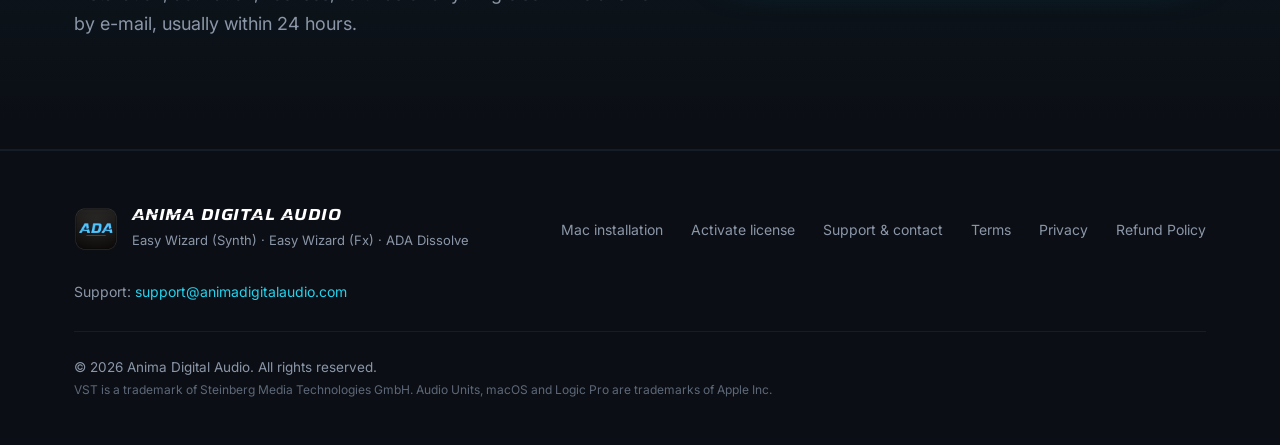
==== commit 72ba0ae6: "Site: Easy Wizard 1.0.2 (60-minute trial, one license = one computer, new screenshots, ADA icon, orb" ====
--- a/index.html
+++ b/index.html
@@ -4,12 +4,12 @@
   <meta charset="utf-8">
   <meta name="viewport" content="width=device-width, initial-scale=1">
   <title>Easy Wizard — Synth &amp; Fx plugin by Anima Digital Audio</title>
-  <meta name="description" content="Easy Wizard (Synth) and Easy Wizard (Fx): a hybrid sampler-synth and multi-effect plugin with 15 glitch and space modules, the 3D Wizard Chaos cube, macros, LFO and envelope follower. VST3 / AU for Windows and macOS (Apple Silicon + Intel).">
+  <meta name="description" content="Easy Wizard (Synth) and Easy Wizard (Fx): a hybrid sampler-synth and multi-effect plugin with 15 glitch and space modules, the Wizard Chaos orb, three drawable LFOs, macros and an envelope follower. VST3 / AU for Windows and macOS (Apple Silicon + Intel). Free 60-minute trial.">
   <meta name="theme-color" content="#07090d">
 
   <meta property="og:type" content="website">
   <meta property="og:title" content="Easy Wizard — Synth &amp; Fx by Anima Digital Audio">
-  <meta property="og:description" content="Hybrid sampler-synth and multi-effect plugin. VST3 / AU, Windows &amp; macOS. Free 14-day trial.">
+  <meta property="og:description" content="Hybrid sampler-synth and multi-effect plugin. VST3 / AU, Windows &amp; macOS. Free 60-minute trial.">
   <meta property="og:image" content="https://animadigitalaudio.com/assets/ui-synth.jpg">
   <meta property="og:url" content="https://animadigitalaudio.com/">
   <link rel="canonical" href="https://animadigitalaudio.com/">
@@ -24,6 +24,7 @@
   <link rel="stylesheet" href="style.css">
 
   <script src="script.js" defer></script>
+  <script src="assets/wizard-orb.js" defer></script>
 </head>
 <body>
 
@@ -45,6 +46,7 @@
       <a href="#mac">Mac Guide</a>
       <a href="#pricing">Pricing</a>
       <a href="#contact">Contact</a>
+      <a class="nav__product" href="dissolve.html"><img src="assets/ada-dissolve.png" alt="" width="22" height="22">ADA Dissolve</a>
       <a class="btn btn--small btn--primary" data-checkout href="#pricing">Buy Now</a>
     </nav>
   </div>
@@ -75,7 +77,7 @@
       <ul class="hero__facts">
         <li><strong>15</strong> FX modules</li>
         <li><strong>2</strong> plug-ins in one license</li>
-        <li><strong>14</strong>-day full trial</li>
+        <li><strong>60</strong>-minute full trial</li>
       </ul>
     </div>
 
@@ -85,11 +87,11 @@
         <button role="tab" aria-selected="false" data-shot="fx">Easy Wizard (Fx)</button>
       </div>
       <div class="shot-frame">
-        <!-- Replace with a GIF / video of the Wizard Chaos cube any time: keep the same class -->
+        <!-- screenshots: assets/ui-synth.jpg / assets/ui-fx.jpg (made with levelcheck --screenshot) -->
         <img class="shot is-active" data-shot="synth" src="assets/ui-synth.jpg" width="1240" height="1000"
-             alt="Easy Wizard (Synth) interface: source and result waveforms, Rhythm, Texture and Space module tabs, the Wizard Chaos cube, macros and a keyboard">
+             alt="Easy Wizard (Synth) interface: the SOURCE waveform with START and END, three drawable LFOs, the Wizard Chaos orb, macros, the FX modules and a keyboard">
         <img class="shot" data-shot="fx" src="assets/ui-fx.jpg" width="1240" height="1000" loading="lazy"
-             alt="Easy Wizard (Fx) interface in Simple mode: live track input, three macros, the Wizard Chaos cube and a grid of 15 FX modules">
+             alt="Easy Wizard (Fx) interface in Simple mode: the live track waveform, three drawable LFOs, three macros, the Wizard Chaos orb and a grid of 15 FX modules">
       </div>
       <figcaption>Actual plug-in interface</figcaption>
     </figure>
@@ -119,33 +121,22 @@
         </ul>
       </article>
 
-      <article class="card card--cube reveal">
-        <div class="wcube-stage">
-          <button class="wcube" type="button" aria-label="Roll the Wizard Chaos cube">
-            <span class="wcube__spin">
-              <span class="wcube__body">
-                <span class="f f1"><i class="c"></i></span>
-                <span class="f f2"><i class="tl"></i><i class="br"></i></span>
-                <span class="f f3"><i class="tl"></i><i class="c"></i><i class="br"></i></span>
-                <span class="f f4"><i class="tl"></i><i class="tr"></i><i class="bl"></i><i class="br"></i></span>
-                <span class="f f5"><i class="tl"></i><i class="tr"></i><i class="c"></i><i class="bl"></i><i class="br"></i></span>
-                <span class="f f6"><i class="tl"></i><i class="tr"></i><i class="ml"></i><i class="mr"></i><i class="bl"></i><i class="br"></i></span>
-              </span>
-            </span>
-          </button>
-          <span class="wcube__shadow" aria-hidden="true"></span>
-          <span class="wcube__hint">Click to roll</span>
-        </div>
-        <h3>Wizard Chaos cube</h3>
-        <p>One click on the 3D cube rolls a new combination of modules and settings, instantly and from the very first click. <em>Chaos</em> sets how wild it gets, <em>Interplay</em> how the modules work together. Love a result? <em>Save As</em> keeps it as your own preset.</p>
+      <article class="card card--orb reveal">
+        <div class="orb-stage">
+          <img class="orb-fallback" src="assets/wizard-orb.jpg" alt="" width="360" height="360" loading="lazy">
+          <canvas class="orb-canvas" data-orb aria-label="Wizard Chaos orb: move to steer, click to ignite"></canvas>
+          <span class="orb-hint">Move · click to ignite</span>
+        </div>
+        <h3>Wizard Chaos orb</h3>
+        <p>One click on the orb rolls a new combination of modules and settings, instantly and from the very first click — the core flares, lightning runs through the glass and the flow surges. <em>Chaos</em> sets how wild it gets, <em>Interplay</em> how the modules work together. Love a result? <em>Save As</em> keeps it as your own preset.</p>
       </article>
 
       <article class="card reveal">
         <div class="card__icon" aria-hidden="true">
           <svg viewBox="0 0 48 48"><path d="M4 24c5-14 9-14 14 0s9 14 14 0 9-14 12-6" /><circle cx="24" cy="24" r="2" /></svg>
         </div>
-        <h3>LFO, Envelope Follower &amp; Macros</h3>
-        <p>A tempo-synced LFO and an envelope follower can drive any module parameter. Three macros, each with its own target and depth, put the moves you need under one knob — perfect for automation.</p>
+        <h3>3 LFOs, Envelope Follower &amp; Macros</h3>
+        <p>Three independent LFOs with Serum-style point editing: click to add a point, drag the dot between two points to bend the curve. Drag the LFO onto any knob to modulate it — each LFO has its own colour, and every knob it moves lights up in that colour. An envelope follower and three macros complete the set.</p>
       </article>
 
       <article class="card reveal">
@@ -153,7 +144,7 @@
           <svg viewBox="0 0 48 48"><rect x="6" y="8" width="10" height="32" rx="2"/><rect x="19" y="16" width="10" height="24" rx="2"/><rect x="32" y="4" width="10" height="36" rx="2"/></svg>
         </div>
         <h3>15 modules, 3 worlds</h3>
-        <p><strong>Rhythm:</strong> Stutter, Reverse, Tape Stop, Half-Time, Duck. <strong>Texture:</strong> Granular, Comb, Freq Shift, Drive, Crush. <strong>Space:</strong> Wow, Filter, Delay, Reverb, Dimension.</p>
+        <p><strong>Rhythm:</strong> Stutter, Reverse, Pitch, Half-Time, Duck. <strong>Texture:</strong> Granular, Comb, Freq Shift, Gate, Crush. <strong>Space:</strong> Wow, Filter, Delay, Reverb, Dimension. Pitch shifts ±12 semitones, Gate chops in sync with your DAW's tempo.</p>
       </article>
 
       <article class="card reveal">
@@ -161,7 +152,7 @@
           <svg viewBox="0 0 48 48"><path d="M8 34V14l12 10-12 10zM28 14h12M28 24h12M28 34h12"/></svg>
         </div>
         <h3>Synth &amp; Fx versions</h3>
-        <p><strong>Synth</strong> loads any sample and plays it with MIDI through the whole engine. <strong>Fx</strong> sits on any track and processes its audio in real time, and a sidechain input can drive the Duck module.</p>
+        <p><strong>Synth</strong> loads any sample and plays it with MIDI through the whole engine — audition files right in the browser, then drag START and END straight on the waveform. <strong>Fx</strong> sits on any track and processes its audio in real time, with a live waveform of the track and a sidechain input for the Duck module.</p>
       </article>
 
       <article class="card card--wide-end reveal">
@@ -180,8 +171,8 @@
   <div class="wrap demo reveal">
     <div>
       <p class="eyebrow">Free demo</p>
-      <h2>Try everything for 14 days</h2>
-      <p class="section__lead">The demo is the full plug-in: every module, every preset, no noise bursts and no limits. When you're ready, activate it with your license and keep working on the same projects.</p>
+      <h2>Try everything for 60 minutes of play</h2>
+      <p class="section__lead">The demo is the full plug-in: every module, every preset, no noise bursts and no limits. Only the time sound actually runs through it counts — an open project that sits silent costs nothing. When you're ready, activate it with your license and keep working on the same projects.</p>
     </div>
     <div class="demo__buttons">
       <a class="dl" data-download="win" href="#">
@@ -221,7 +212,8 @@
         <li>VST3, AU and Windows standalone</li>
         <li>Universal Binary for Apple Silicon &amp; Intel</li>
         <li>Offline activation — no account, no iLok</li>
-        <li>Free 14-day trial before you buy</li>
+        <li>One license = one computer</li>
+        <li>Free 60-minute trial before you buy</li>
       </ul>
       <a class="btn btn--primary btn--large btn--block" data-checkout href="#pricing">Buy Now</a>
       <p class="price__secure">Secure checkout by Creem · merchant of record · VAT handled</p>
@@ -257,7 +249,7 @@
       <li class="step reveal">
         <span class="step__n">04</span>
         <h3>Load it — done</h3>
-        <p>Click <strong>LOAD LICENSE FILE</strong> and pick <code>license.lic</code>. Both Synth and Fx are unlocked, no internet connection needed.</p>
+        <p>Click <strong>LOAD LICENSE FILE</strong> and pick <code>license.lic</code>. Both Synth and Fx are unlocked on this computer, no internet connection needed. One license activates one computer — new machine? Just write to support.</p>
       </li>
     </ol>
   </div>
@@ -308,6 +300,21 @@
   </div>
 </section>
 
+<!-- ============================== MORE FROM ADA ============================== -->
+<section class="section" id="more">
+  <div class="wrap">
+    <a class="promo reveal" href="dissolve.html">
+      <img src="assets/ada-dissolve.png" alt="" width="96" height="96" loading="lazy">
+      <span class="promo__copy">
+        <span class="eyebrow">New from Anima Digital Audio</span>
+        <strong class="promo__title">ADA Dissolve</strong>
+        <span class="promo__lead">Four pieces of analogue hardware in one plug-in: a tube preamp, a bucket-brigade delay, a spring tank and an opto tremolo. 280 presets.</span>
+      </span>
+      <span class="btn btn--chrome">Discover</span>
+    </a>
+  </div>
+</section>
+
 <!-- ============================== CONTACT ============================== -->
 <section class="section section--band" id="contact">
   <div class="wrap contact reveal">
@@ -331,7 +338,7 @@
       <img src="assets/logo-mark.png" alt="" width="44" height="44" loading="lazy">
       <div>
         <strong>Anima Digital Audio</strong>
-        <small>Easy Wizard (Synth) · Easy Wizard (Fx)</small>
+        <small>Easy Wizard (Synth) · Easy Wizard (Fx) · <a href="dissolve.html">ADA Dissolve</a></small>
       </div>
     </div>
     <nav class="footer__links" aria-label="Support">
--- a/style.css
+++ b/style.css
@@ -18,7 +18,12 @@
   --neon:      #22d3ee;      /* cyan, like the plug-in's labels */
   --neon-2:    #38bdf8;
   --violet:    #8b7cf6;      /* the cube's purple edge */
-  --glow:      0 0 24px rgba(34, 211, 238, 0.35);
+  --neon-rgb:  34, 211, 238;
+  --neon2-rgb: 56, 189, 248;
+  --violet-rgb: 139, 124, 246;
+  --neon-hi:   #67e8f9;
+  --code:      #a5f3fc;
+  --glow:      0 0 24px rgba(var(--neon-rgb), 0.35);
 
   --chrome:    linear-gradient(180deg, #ffffff 0%, #c9d3df 38%, #7f8a99 52%, #e6ecf3 70%, #9aa6b5 100%);
   --chrome-soft: linear-gradient(180deg, #ffffff 0%, #e3e9f0 40%, #aab5c3 75%, #8793a3 100%);
@@ -27,7 +32,8 @@
   --radius-lg: 22px;
 
   --f-display: "Anima Display", "Inter", system-ui, sans-serif;   /* the plug-in's own title font (SIL OFL) */
-  --title:     #1ad8f8;                                      /* plug-in title colour */
+  --title:     #1ad8f8;
+  --title-rgb: 26, 216, 248;                                      /* plug-in title colour */
   --f-body:    "Inter", system-ui, -apple-system, "Segoe UI", sans-serif;
   --f-mono:    "JetBrains Mono", ui-monospace, "SF Mono", Consolas, monospace;
 
@@ -64,7 +70,7 @@
 
 img { max-width: 100%; height: auto; display: block; }
 a { color: inherit; text-decoration: none; }
-code { font-family: var(--f-mono); font-size: 0.92em; color: #a5f3fc; }
+code { font-family: var(--f-mono); font-size: 0.92em; color: var(--code); }
 strong { color: #fff; font-weight: 600; }
 
 .wrap {
@@ -74,7 +80,7 @@
   padding-inline: 24px;
 }
 
-::selection { background: rgba(34, 211, 238, 0.3); color: #fff; }
+::selection { background: rgba(var(--neon-rgb), 0.3); color: #fff; }
 
 :focus-visible {
   outline: 2px solid var(--neon);
@@ -135,12 +141,12 @@
 
 .btn--primary {
   color: #031016;
-  background: linear-gradient(135deg, #67e8f9 0%, var(--neon) 45%, var(--neon-2) 100%);
-  box-shadow: 0 8px 28px -8px rgba(34, 211, 238, 0.65), inset 0 1px 0 rgba(255,255,255,.5);
+  background: linear-gradient(135deg, var(--neon-hi) 0%, var(--neon) 45%, var(--neon-2) 100%);
+  box-shadow: 0 8px 28px -8px rgba(var(--neon-rgb), 0.65), inset 0 1px 0 rgba(255,255,255,.5);
 }
 .btn--primary:hover {
   transform: translateY(-2px);
-  box-shadow: 0 14px 36px -8px rgba(34, 211, 238, 0.85), inset 0 1px 0 rgba(255,255,255,.6);
+  box-shadow: 0 14px 36px -8px rgba(var(--neon-rgb), 0.85), inset 0 1px 0 rgba(255,255,255,.6);
 }
 
 .btn--chrome {
@@ -187,7 +193,7 @@
 }
 
 .brand { display: inline-flex; align-items: center; gap: 12px; }
-.brand img { width: 42px; height: 42px; border-radius: 10px; box-shadow: 0 0 0 1px rgba(255,255,255,.18), 0 0 18px -4px rgba(26,216,248,.45); }
+.brand img { width: 42px; height: 42px; border-radius: 10px; box-shadow: 0 0 0 1px rgba(255,255,255,.18), 0 0 18px -4px rgba(var(--title-rgb),.45); }
 .brand span { font: 400 17px/1 var(--f-display); letter-spacing: 0.03em; color: #fff; }
 .brand em { font-style: normal; color: var(--title); }
 
@@ -252,9 +258,9 @@
   height: 900px;
   z-index: -2;
   background:
-    radial-gradient(40% 45% at 72% 38%, rgba(34, 211, 238, .22), transparent 70%),
-    radial-gradient(30% 35% at 88% 70%, rgba(139, 124, 246, .18), transparent 70%),
-    radial-gradient(35% 40% at 10% 20%, rgba(56, 189, 248, .10), transparent 70%);
+    radial-gradient(40% 45% at 72% 38%, rgba(var(--neon-rgb), .22), transparent 70%),
+    radial-gradient(30% 35% at 88% 70%, rgba(var(--violet-rgb), .18), transparent 70%),
+    radial-gradient(35% 40% at 10% 20%, rgba(var(--neon2-rgb), .10), transparent 70%);
   filter: blur(10px);
 }
 .hero__grid {
@@ -283,9 +289,11 @@
   line-height: 0.98;
   letter-spacing: 0.01em;
   color: var(--title);
-  text-shadow: 0 0 28px rgba(26, 216, 248, .45), 0 0 2px rgba(26, 216, 248, .8);
+  text-shadow: 0 0 28px rgba(var(--title-rgb), .45), 0 0 2px rgba(var(--title-rgb), .8);
 }
 .hero__title span { display: block; white-space: nowrap; }
+.shot-frame--wide { aspect-ratio: 1100 / 720; }
+.hero__title--long { font-size: clamp(46px, 6.4vw, 84px); }
 
 .hero__tags { display: flex; gap: 18px; margin: 18px 0 0; }
 .hero__tags span {
@@ -351,13 +359,13 @@
   box-shadow:
     0 40px 90px -30px rgba(0, 0, 0, .9),
     0 0 0 1px rgba(255,255,255,.02),
-    0 0 80px -20px rgba(34, 211, 238, .35);
+    0 0 80px -20px rgba(var(--neon-rgb), .35);
   transform: perspective(1400px) rotateY(-7deg) rotateX(3deg);
   transition: transform .7s cubic-bezier(.2,.7,.2,1), box-shadow .5s ease;
 }
 .shot-frame:hover {
   transform: perspective(1400px) rotateY(0) rotateX(0);
-  box-shadow: 0 40px 90px -30px rgba(0, 0, 0, .9), 0 0 110px -20px rgba(34, 211, 238, .5);
+  box-shadow: 0 40px 90px -30px rgba(0, 0, 0, .9), 0 0 110px -20px rgba(var(--neon-rgb), .5);
 }
 .shot-frame::after {                     /* glass sheen */
   content: "";
@@ -391,7 +399,7 @@
 .section { padding: 110px 0; position: relative; }
 .section--band {
   background:
-    linear-gradient(180deg, transparent, rgba(34, 211, 238, .03) 50%, transparent),
+    linear-gradient(180deg, transparent, rgba(var(--neon-rgb), .03) 50%, transparent),
     var(--bg-2);
   border-block: 1px solid var(--line);
 }
@@ -420,7 +428,7 @@
   inset: 0;
   border-radius: inherit;
   padding: 1px;
-  background: linear-gradient(140deg, rgba(34,211,238,.7), transparent 40%, transparent 60%, rgba(139,124,246,.6));
+  background: linear-gradient(140deg, rgba(var(--neon-rgb),.7), transparent 40%, transparent 60%, rgba(139,124,246,.6));
   -webkit-mask: linear-gradient(#000 0 0) content-box, linear-gradient(#000 0 0);
   -webkit-mask-composite: xor;
   mask-composite: exclude;
@@ -428,7 +436,7 @@
   transition: opacity .35s ease;
   pointer-events: none;
 }
-.card:hover { transform: translateY(-4px); box-shadow: 0 24px 50px -24px rgba(0,0,0,.8), 0 0 40px -18px rgba(34,211,238,.4); }
+.card:hover { transform: translateY(-4px); box-shadow: 0 24px 50px -24px rgba(0,0,0,.8), 0 0 40px -18px rgba(var(--neon-rgb),.4); }
 .card:hover::before { opacity: 1; }
 
 .card h3 { margin-bottom: 12px; }
@@ -438,85 +446,19 @@
 
 .card--wide { grid-column: span 2; }
 .card--wide-end { grid-column: span 2; }
-.card--cube { grid-row: span 2; display: flex; flex-direction: column; }
-/* ---------- spinning Wizard Chaos cube (pure CSS 3D) ---------- */
-.wcube-stage {
-  --s: 128px;
-  position: relative;
-  display: grid;
-  place-items: center;
-  height: 230px;
-  margin: -6px 0 18px;
-  perspective: 900px;
-}
-.wcube {
-  width: var(--s); height: var(--s);
-  padding: 0; border: 0; background: none;
-  cursor: pointer;
-  transform-style: preserve-3d;
-  animation: float 6s ease-in-out infinite;
-}
-.wcube__spin, .wcube__body {
-  position: relative;
-  display: block;
-  width: 100%; height: 100%;
-  transform-style: preserve-3d;
-}
-.wcube__spin { animation: wspin 16s linear infinite; }
-.wcube__body { transition: transform 1.3s cubic-bezier(.17,.84,.3,1.06); }
-.wcube .f {
-  position: absolute;
-  inset: 0;
-  display: grid;
-  grid-template: repeat(3, 1fr) / repeat(3, 1fr);
-  padding: 16%;
-  border-radius: 18%;
-  border: 2px solid rgba(140, 225, 255, .85);
-  background:
-    linear-gradient(145deg, rgba(34, 211, 238, .30), rgba(30, 60, 90, .25) 45%, rgba(139, 124, 246, .32));
-  box-shadow:
-    inset 0 0 24px rgba(34, 211, 238, .35),
-    0 0 18px rgba(34, 211, 238, .35);
-  backface-visibility: visible;
-}
-.wcube .f1 { transform: translateZ(calc(var(--s) / 2)); }
-.wcube .f6 { transform: rotateY(180deg) translateZ(calc(var(--s) / 2)); }
-.wcube .f2 { transform: rotateY(90deg)  translateZ(calc(var(--s) / 2)); }
-.wcube .f5 { transform: rotateY(-90deg) translateZ(calc(var(--s) / 2)); }
-.wcube .f3 { transform: rotateX(90deg)  translateZ(calc(var(--s) / 2)); }
-.wcube .f4 { transform: rotateX(-90deg) translateZ(calc(var(--s) / 2)); }
-.wcube .f i {
-  width: 74%; aspect-ratio: 1;
-  place-self: center;
-  border-radius: 50%;
-  background: radial-gradient(circle at 50% 50%, #062029 0 34%, #5eead4 36%, #22d3ee 58%, rgba(34,211,238,.25) 72%, transparent 74%);
-  box-shadow: 0 0 10px rgba(34, 211, 238, .9);
-}
-.wcube .c  { grid-area: 2 / 2; }
-.wcube .tl { grid-area: 1 / 1; }  .wcube .tr { grid-area: 1 / 3; }
-.wcube .ml { grid-area: 2 / 1; }  .wcube .mr { grid-area: 2 / 3; }
-.wcube .bl { grid-area: 3 / 1; }  .wcube .br { grid-area: 3 / 3; }
-.wcube__shadow {
-  position: absolute;
-  bottom: 14px;
-  width: 140px; height: 22px;
-  border-radius: 50%;
-  background: radial-gradient(closest-side, rgba(34, 211, 238, .45), transparent);
-  filter: blur(4px);
-  animation: shadow 6s ease-in-out infinite;
-}
-.wcube__hint {
-  position: absolute;
-  bottom: -6px;
-  font-size: 11px;
-  letter-spacing: .16em;
-  text-transform: uppercase;
-  color: var(--dim);
-  transition: color .2s ease;
-}
-.wcube-stage:hover .wcube__hint { color: var(--neon); }
-.wcube:focus-visible { outline: none; }
-.wcube:focus-visible .f { border-color: #fff; }
+.card--orb { grid-row: span 2; display: flex; flex-direction: column; }
+.orb-stage { position: relative; aspect-ratio: 1; width: min(100%, 360px); margin: -6px auto 14px; }
+.orb-fallback, .orb-canvas {
+  position: absolute; inset: 0; width: 100%; height: 100%; border-radius: 50%;
+  -webkit-mask-image: radial-gradient(closest-side, #000 72%, transparent 100%);
+          mask-image: radial-gradient(closest-side, #000 72%, transparent 100%);
+}
+.orb-canvas { opacity: 0; transition: opacity .6s ease; cursor: pointer; touch-action: none; }
+.orb-canvas.is-live { opacity: 1; }
+.orb-hint {
+  position: absolute; left: 0; right: 0; bottom: 4px; text-align: center; pointer-events: none;
+  font: 500 11px/1 var(--f-mono); letter-spacing: .18em; text-transform: uppercase; color: var(--dim);
+}
 
 .card__icon {
   width: 52px; height: 52px;
@@ -524,8 +466,8 @@
   place-items: center;
   margin-bottom: 20px;
   border-radius: 14px;
-  background: rgba(34, 211, 238, .08);
-  border: 1px solid rgba(34, 211, 238, .25);
+  background: rgba(var(--neon-rgb), .08);
+  border: 1px solid rgba(var(--neon-rgb), .25);
 }
 .card__icon svg {
   width: 30px; height: 30px;
@@ -534,7 +476,7 @@
   stroke-width: 2.4;
   stroke-linecap: round;
   stroke-linejoin: round;
-  filter: drop-shadow(0 0 6px rgba(34,211,238,.6));
+  filter: drop-shadow(0 0 6px rgba(var(--neon-rgb),.6));
 }
 
 .ticks { list-style: none; margin: 20px 0 0; padding: 0; display: grid; gap: 10px; }
@@ -545,8 +487,8 @@
   left: 0; top: 4px;
   width: 17px; height: 17px;
   border-radius: 50%;
-  background: rgba(34,211,238,.12) url("data:image/svg+xml,%3Csvg xmlns='http://www.w3.org/2000/svg' viewBox='0 0 16 16'%3E%3Cpath d='M4 8.5l2.5 2.5L12 5.5' fill='none' stroke='%2322d3ee' stroke-width='2' stroke-linecap='round' stroke-linejoin='round'/%3E%3C/svg%3E") center/12px no-repeat;
-  box-shadow: inset 0 0 0 1px rgba(34,211,238,.4);
+  background: rgba(var(--neon-rgb),.12) url("data:image/svg+xml,%3Csvg xmlns='http://www.w3.org/2000/svg' viewBox='0 0 16 16'%3E%3Cpath d='M4 8.5l2.5 2.5L12 5.5' fill='none' stroke='%2322d3ee' stroke-width='2' stroke-linecap='round' stroke-linejoin='round'/%3E%3C/svg%3E") center/12px no-repeat;
+  box-shadow: inset 0 0 0 1px rgba(var(--neon-rgb),.4);
 }
 .card--wide .ticks { grid-template-columns: repeat(3, minmax(0, 1fr)); }
 
@@ -568,13 +510,13 @@
   border: 1px solid var(--line-2);
   transition: border-color .25s ease, transform .25s ease, box-shadow .25s ease;
 }
-.dl:hover { border-color: rgba(34,211,238,.6); transform: translateX(4px); box-shadow: 0 0 40px -16px rgba(34,211,238,.5); }
+.dl:hover { border-color: rgba(var(--neon-rgb),.6); transform: translateX(4px); box-shadow: 0 0 40px -16px rgba(var(--neon-rgb),.5); }
 .dl svg { width: 30px; height: 30px; fill: #fff; flex: none; }
 .dl strong { display: block; font: 400 18px/1.2 var(--f-display); letter-spacing: .03em; }
 .dl small { display: block; color: var(--muted); font-size: 13px; margin-top: 2px; }
 .dl[aria-disabled="true"] { opacity: .55; pointer-events: none; }
 .demo__note { margin: 4px 0 0; font-size: 14px; color: var(--muted); }
-.demo__note a { color: var(--neon); border-bottom: 1px solid rgba(34,211,238,.4); }
+.demo__note a { color: var(--neon); border-bottom: 1px solid rgba(var(--neon-rgb),.4); }
 
 /* ---------- pricing ---------- */
 .price {
@@ -583,10 +525,10 @@
   padding: 38px;
   border-radius: 26px;
   background:
-    radial-gradient(80% 60% at 50% 0%, rgba(34,211,238,.14), transparent 70%),
+    radial-gradient(80% 60% at 50% 0%, rgba(var(--neon-rgb),.14), transparent 70%),
     linear-gradient(180deg, var(--panel-2), var(--panel));
-  border: 1px solid rgba(34,211,238,.35);
-  box-shadow: 0 40px 80px -40px rgba(0,0,0,.9), 0 0 90px -40px rgba(34,211,238,.6);
+  border: 1px solid rgba(var(--neon-rgb),.35);
+  box-shadow: 0 40px 80px -40px rgba(0,0,0,.9), 0 0 90px -40px rgba(var(--neon-rgb),.6);
 }
 .price__top { text-align: center; margin-bottom: 8px; }
 .price__top h3 { font-size: 30px; color: var(--title); }
@@ -607,7 +549,7 @@
 .price__amount {
   font: 400 clamp(40px, 5vw, 56px)/1 var(--f-display);
   color: var(--title);
-  text-shadow: 0 0 26px rgba(26, 216, 248, .45);
+  text-shadow: 0 0 26px rgba(var(--title-rgb), .45);
 }
 .price__badge {
   align-self: center;
@@ -615,7 +557,7 @@
   border-radius: 8px;
   font: 600 13px/1 var(--f-body);
   color: #031016;
-  background: linear-gradient(135deg, #67e8f9, var(--title));
+  background: linear-gradient(135deg, var(--neon-hi), var(--title));
   box-shadow: var(--glow);
 }
 .price__note { margin: 6px 0 0; font-size: 13px; letter-spacing: .14em; text-transform: uppercase; color: var(--muted); }
@@ -640,12 +582,12 @@
   border: 1px solid var(--line);
   transition: border-color .3s ease, transform .3s ease;
 }
-.step:hover { border-color: rgba(34,211,238,.4); transform: translateY(-3px); }
+.step:hover { border-color: rgba(var(--neon-rgb),.4); transform: translateY(-3px); }
 .step__n {
   display: block;
   font: 400 34px/1 var(--f-display);
   margin-bottom: 18px;
-  background: linear-gradient(120deg, #a5f3fc, var(--neon), var(--violet));
+  background: linear-gradient(120deg, var(--code), var(--neon), var(--violet));
   -webkit-background-clip: text;
   background-clip: text;
   color: transparent;
@@ -659,7 +601,7 @@
   left: -21px;
   width: 22px;
   height: 1px;
-  background: linear-gradient(90deg, transparent, rgba(34,211,238,.6));
+  background: linear-gradient(90deg, transparent, rgba(var(--neon-rgb),.6));
 }
 
 /* ---------- mac guide ---------- */
@@ -694,8 +636,8 @@
   border-radius: 10px;
   font: 700 14px/1 var(--f-mono);
   color: var(--neon);
-  background: rgba(34,211,238,.08);
-  border: 1px solid rgba(34,211,238,.3);
+  background: rgba(var(--neon-rgb),.08);
+  border: 1px solid rgba(var(--neon-rgb),.3);
 }
 
 .code-stack { display: grid; gap: 18px; min-width: 0; }
@@ -704,7 +646,7 @@
   background: #05070a;
   border: 1px solid var(--line-2);
   overflow: hidden;
-  box-shadow: 0 30px 60px -30px rgba(0,0,0,.9), 0 0 60px -30px rgba(34,211,238,.4);
+  box-shadow: 0 30px 60px -30px rgba(0,0,0,.9), 0 0 60px -30px rgba(var(--neon-rgb),.4);
 }
 .code__bar {
   display: flex;
@@ -728,8 +670,8 @@
   gap: 6px;
   padding: 7px 14px;
   border-radius: 8px;
-  border: 1px solid rgba(34,211,238,.4);
-  background: rgba(34,211,238,.08);
+  border: 1px solid rgba(var(--neon-rgb),.4);
+  background: rgba(var(--neon-rgb),.08);
   color: var(--neon);
   font: 600 12.5px/1 var(--f-body);
   cursor: pointer;
@@ -798,7 +740,7 @@
   padding: 12px 20px;
   border-radius: 12px;
   background: #0f131b;
-  border: 1px solid rgba(34,211,238,.5);
+  border: 1px solid rgba(var(--neon-rgb),.5);
   color: #fff;
   font-size: 14px;
   box-shadow: 0 20px 40px -10px rgba(0,0,0,.8), var(--glow);
@@ -812,12 +754,11 @@
 /* ---------- animation ---------- */
 @keyframes pulse { 0%, 100% { opacity: 1; } 50% { opacity: .35; } }
 @keyframes float { 0%, 100% { transform: translateY(0); } 50% { transform: translateY(-12px); } }
-@keyframes wspin { from { transform: rotateX(-22deg) rotateY(0deg) rotateZ(8deg); } to { transform: rotateX(-22deg) rotateY(360deg) rotateZ(8deg); } }
 @keyframes shadow { 0%, 100% { transform: scale(1); opacity: 1; } 50% { transform: scale(.82); opacity: .6; } }
 
 @media (prefers-reduced-motion: reduce) {
   html { scroll-behavior: auto; }
-  *:not(.wcube__spin):not(.wcube__body), *::before, *::after { animation: none !important; transition: none !important; }
+  *, *::before, *::after { animation: none !important; transition: none !important; }
   .reveal { opacity: 1; transform: none; }
   .shot-frame { transform: none; }
 }
@@ -827,7 +768,7 @@
    ===================================================================== */
 @media (max-width: 1080px) {
   .features { grid-template-columns: repeat(2, minmax(0, 1fr)); }
-  .card--cube { grid-row: auto; }
+  .card--orb { grid-row: auto; }
   .card--wide .ticks { grid-template-columns: 1fr; }
   .steps { grid-template-columns: repeat(2, minmax(0, 1fr)); }
   .step:nth-child(3)::before { display: none; }
@@ -890,12 +831,12 @@
    ===================================================================== */
 .legal { padding: calc(var(--nav-h) + 56px) 0 90px; }
 .legal__wrap { max-width: 820px; }
-.legal h1 { font-size: clamp(32px, 4.5vw, 48px); line-height: 1.1; color: var(--title); text-shadow: 0 0 22px rgba(26,216,248,.35); }
+.legal h1 { font-size: clamp(32px, 4.5vw, 48px); line-height: 1.1; color: var(--title); text-shadow: 0 0 22px rgba(var(--title-rgb),.35); }
 .legal__date { margin: 12px 0 40px; color: var(--dim); font-size: 14px; }
 .legal section { padding: 26px 0; border-top: 1px solid var(--line); }
 .legal h2 { font-size: 20px; margin-bottom: 12px; letter-spacing: .03em; }
 .legal p { margin: 0 0 12px; color: #c3ccd8; font-size: 16px; max-width: 70ch; }
-.legal a { color: var(--neon); border-bottom: 1px solid rgba(34,211,238,.35); }
+.legal a { color: var(--neon); border-bottom: 1px solid rgba(var(--neon-rgb),.35); }
 .legal a:hover { border-bottom-color: var(--neon); }
 
 .footer__contact { grid-column: 1 / -1; margin: 0; font-size: 14px; color: var(--muted); }
@@ -906,11 +847,11 @@
 .contact { display: grid; grid-template-columns: minmax(0, 1.1fr) minmax(0, .9fr); align-items: center; gap: 48px; }
 .contact__mail {
   display: flex; align-items: center; gap: 18px; padding: 24px 26px; border-radius: var(--radius);
-  background: var(--panel); border: 1px solid rgba(34,211,238,.4);
-  box-shadow: 0 0 50px -20px rgba(34,211,238,.6);
+  background: var(--panel); border: 1px solid rgba(var(--neon-rgb),.4);
+  box-shadow: 0 0 50px -20px rgba(var(--neon-rgb),.6);
   transition: transform .25s ease, box-shadow .25s ease, border-color .25s ease;
 }
-.contact__mail:hover { transform: translateY(-3px); border-color: var(--neon); box-shadow: 0 0 60px -14px rgba(34,211,238,.8); }
+.contact__mail:hover { transform: translateY(-3px); border-color: var(--neon); box-shadow: 0 0 60px -14px rgba(var(--neon-rgb),.8); }
 .contact__mail svg { width: 34px; height: 34px; flex: none; fill: none; stroke: var(--neon); stroke-width: 1.8; stroke-linecap: round; stroke-linejoin: round; }
 .contact__mail small { display: block; font-size: 12px; letter-spacing: .14em; text-transform: uppercase; color: var(--muted); }
 .contact__mail strong { display: block; margin-top: 4px; font: 500 clamp(16px, 2.2vw, 20px)/1.2 var(--f-mono); color: #fff; word-break: break-all; }
@@ -924,7 +865,7 @@
   background: rgba(255,255,255,.03); color: #fff; font: 500 16px/1.3 var(--f-mono); letter-spacing: .02em;
   transition: border-color .2s, box-shadow .2s;
 }
-.act input:focus { outline: none; border-color: var(--neon); box-shadow: 0 0 0 3px rgba(34,211,238,.18); }
+.act input:focus { outline: none; border-color: var(--neon); box-shadow: 0 0 0 3px rgba(var(--neon-rgb),.18); }
 .act small { text-transform: none; letter-spacing: 0; font-size: 13px; color: var(--dim); }
 .act .btn { justify-self: start; margin-top: 6px; }
 .act .btn[disabled] { opacity: .55; pointer-events: none; }
@@ -934,4 +875,76 @@
 .act__done { display: none; padding: 22px 24px; border: 1px solid rgba(110,240,176,.45); border-radius: 14px; background: rgba(110,240,176,.06); }
 .act__done.is-on { display: block; }
 .act__done p { margin: 0 0 10px; }
-.link { color: var(--neon); border-bottom: 1px solid rgba(34,211,238,.35); }
+.link { color: var(--neon); border-bottom: 1px solid rgba(var(--neon-rgb),.35); }
+
+
+/* ---------- product link in the nav ---------- */
+.nav__product { display: inline-flex; align-items: center; gap: 8px; color: var(--muted); font-size: 14px; font-weight: 500; }
+.nav__product img { width: 22px; height: 22px; border-radius: 6px; }
+.nav__product:hover { color: #fff; }
+
+/* ---------- cross-promotion band ---------- */
+.promo {
+  display: grid; grid-template-columns: auto 1fr auto; align-items: center; gap: 28px;
+  padding: 28px 32px; border-radius: var(--radius-lg);
+  background: linear-gradient(120deg, rgba(255, 154, 54, .10), rgba(15, 19, 27, .9) 55%);
+  border: 1px solid rgba(255, 154, 54, .25);
+  transition: border-color .25s ease, transform .25s ease;
+}
+.promo:hover { border-color: rgba(255, 154, 54, .55); transform: translateY(-2px); }
+.promo img { width: 96px; height: 96px; border-radius: 22px; box-shadow: 0 10px 30px -10px rgba(255, 154, 54, .5); }
+.promo__copy { display: flex; flex-direction: column; gap: 6px; }
+.promo .eyebrow { color: #ffb456; margin: 0; }
+.promo__title { font: 400 30px/1.1 var(--f-display); color: #ff9a36; letter-spacing: .02em; }
+.promo__lead { color: var(--muted); max-width: 60ch; }
+@media (max-width: 720px) {
+  .promo { grid-template-columns: 1fr; text-align: left; gap: 16px; padding: 22px; }
+  .promo img { width: 72px; height: 72px; border-radius: 18px; }
+}
+
+/* =====================================================================
+   ADA DISSOLVE theme (dissolve.html, activate.html?product=dissolve):
+   the plug-in's lamp amber on warm black
+   ===================================================================== */
+.theme-dissolve {
+  --bg:        #0a0807;
+  --bg-2:      #100c0a;
+  --panel:     #15110e;
+  --panel-2:   #1c1713;
+  --line:      rgba(255, 200, 150, 0.08);
+  --line-2:    rgba(255, 200, 150, 0.16);
+  --muted:     #a3988c;
+  --dim:       #74695e;
+  --neon:      #ff9a36;
+  --neon-2:    #ffb456;
+  --violet:    #d9622b;
+  --neon-rgb:  255, 154, 54;
+  --neon2-rgb: 255, 180, 86;
+  --violet-rgb: 217, 98, 43;
+  --neon-hi:   #ffd08a;
+  --code:      #ffd2a1;
+  --title:     #ff9a36;
+  --title-rgb: 255, 154, 54;
+}
+.theme-dissolve ::selection { background: rgba(255, 154, 54, .3); }
+.theme-dissolve .promo--ew {
+  background: linear-gradient(120deg, rgba(79, 200, 255, .10), rgba(21, 17, 14, .9) 55%);
+  border-color: rgba(79, 200, 255, .25);
+}
+.theme-dissolve .promo--ew:hover { border-color: rgba(79, 200, 255, .55); }
+.theme-dissolve .promo--ew img { box-shadow: 0 10px 30px -10px rgba(79, 200, 255, .5); }
+.theme-dissolve .promo--ew .eyebrow { color: #7fd6ff; }
+.theme-dissolve .promo--ew .promo__title { color: #4fc8ff; }
+
+/* ---------- activation: product choice ---------- */
+.act__product { display: flex; flex-wrap: wrap; gap: 10px; border: 0; padding: 0; margin: 0 0 6px; }
+.act__product legend { font-size: 13px; color: var(--muted); margin-bottom: 8px; padding: 0; }
+.act__product label { position: relative;
+  display: inline-flex; align-items: center; gap: 10px; cursor: pointer;
+  padding: 8px 14px 8px 8px; border-radius: 12px; border: 1px solid var(--line-2);
+  background: var(--panel); color: var(--muted); font-weight: 500; font-size: 14px; letter-spacing: .02em; text-transform: none;
+}
+.act__product label img { width: 28px; height: 28px; border-radius: 7px; }
+.act__product input { position: absolute; width: 1px; height: 1px; padding: 0; border: 0; opacity: 0; pointer-events: none; }
+.act__product label:has(input:checked) { border-color: var(--neon); color: #fff; box-shadow: 0 0 0 1px rgba(var(--neon-rgb), .35); }
+.act__product label:has(input:focus-visible) { outline: 2px solid var(--neon); outline-offset: 2px; }
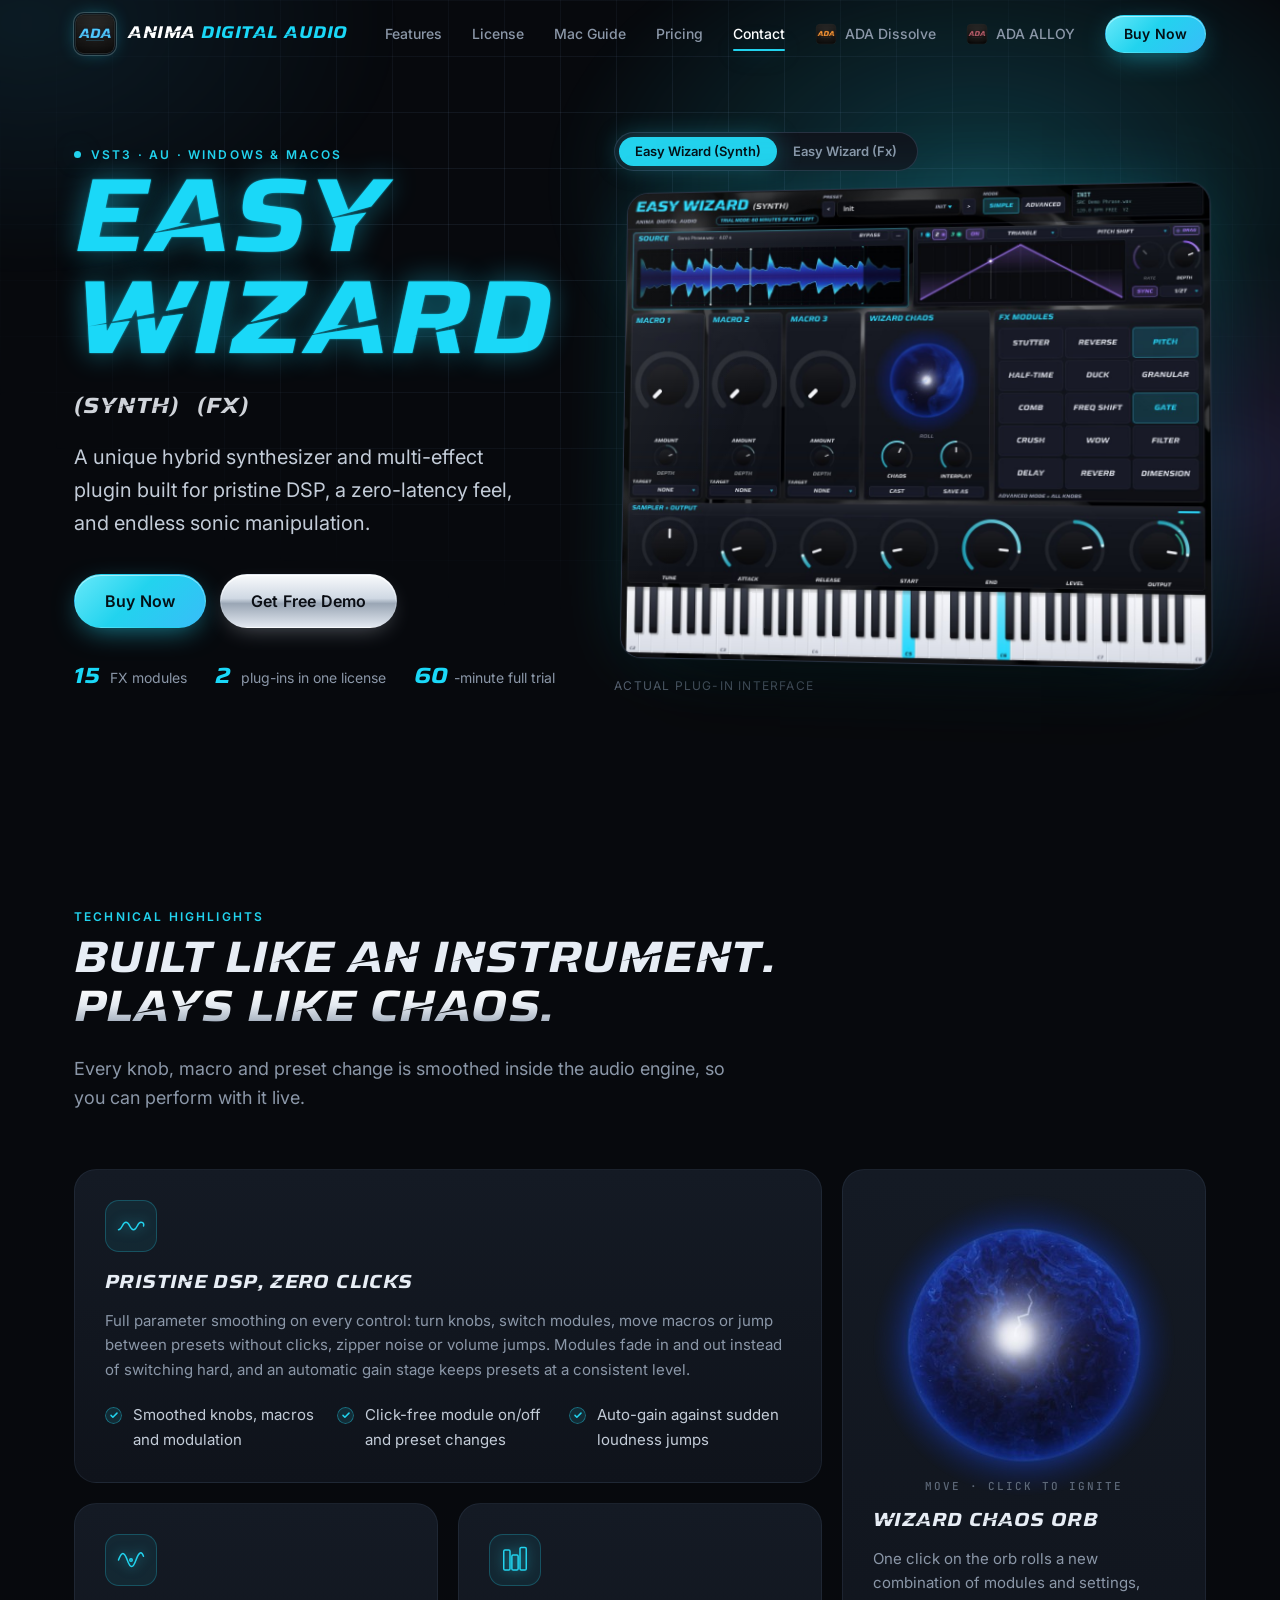
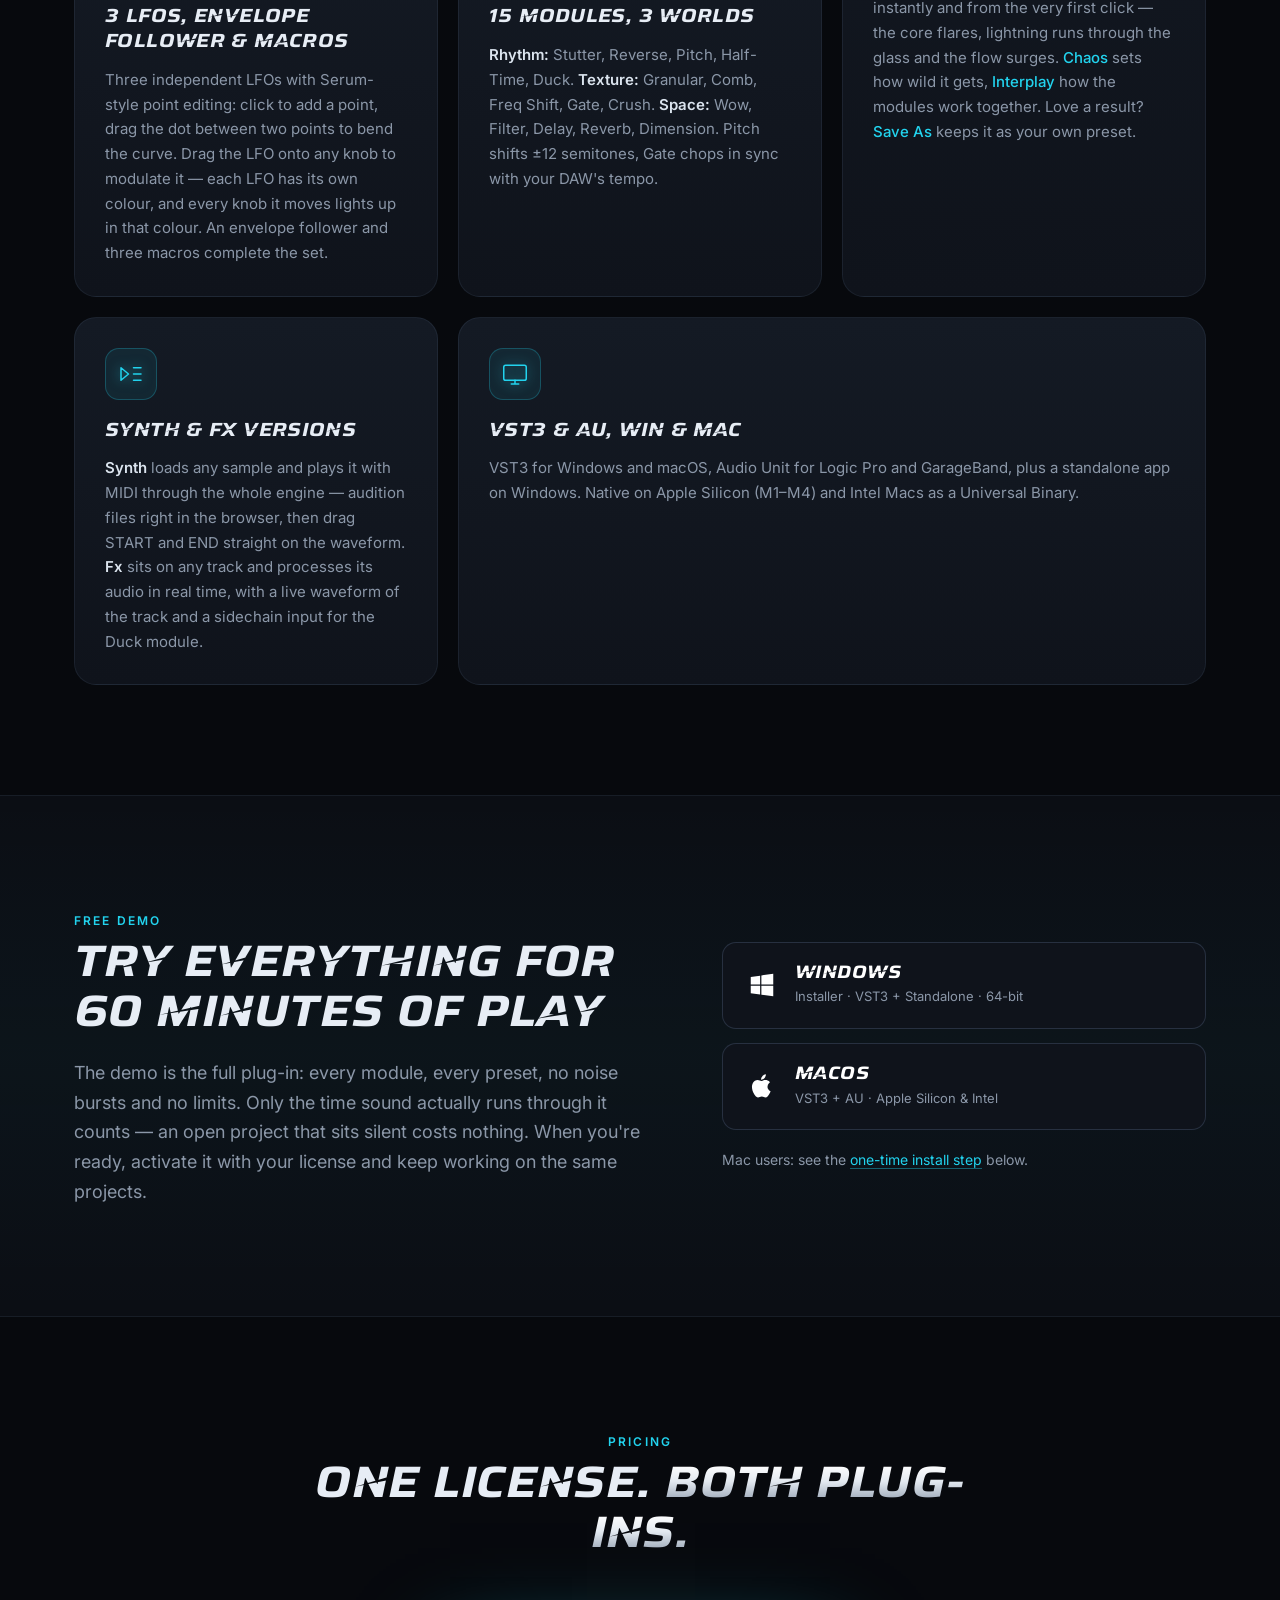
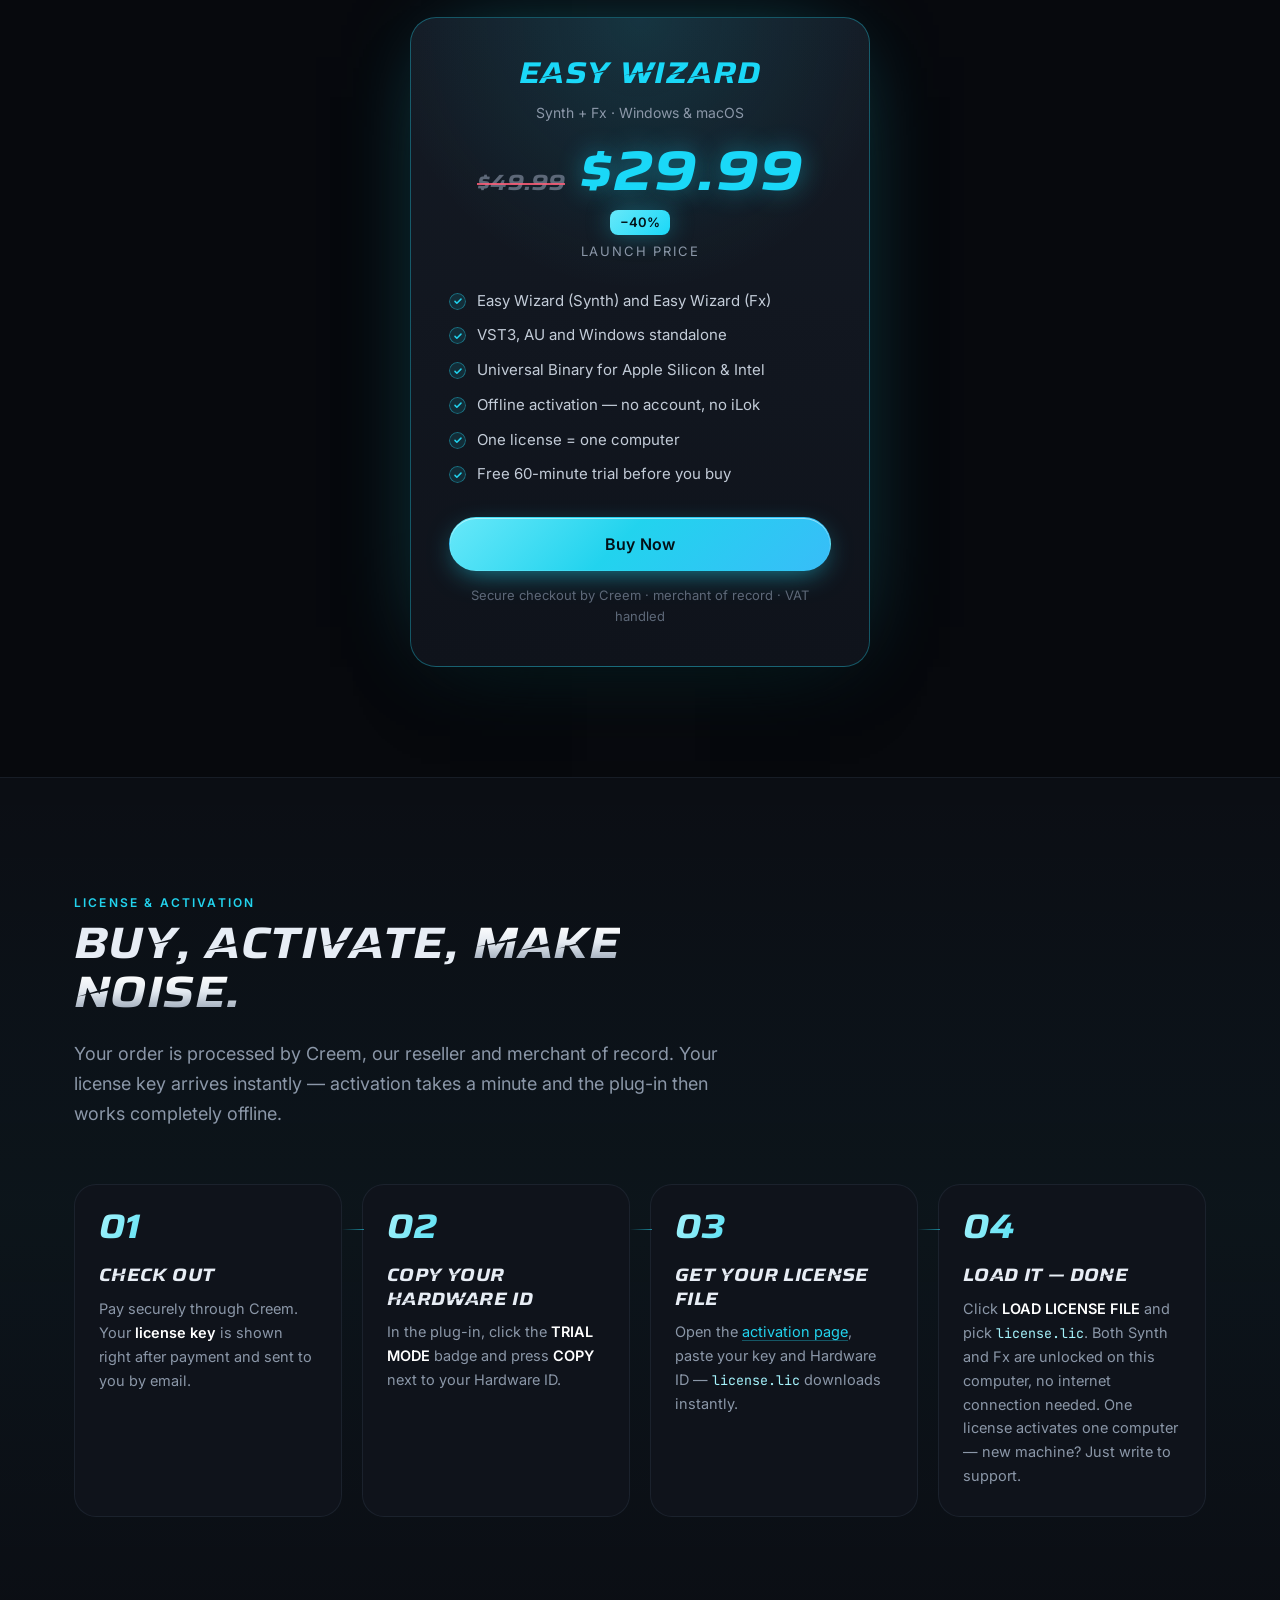
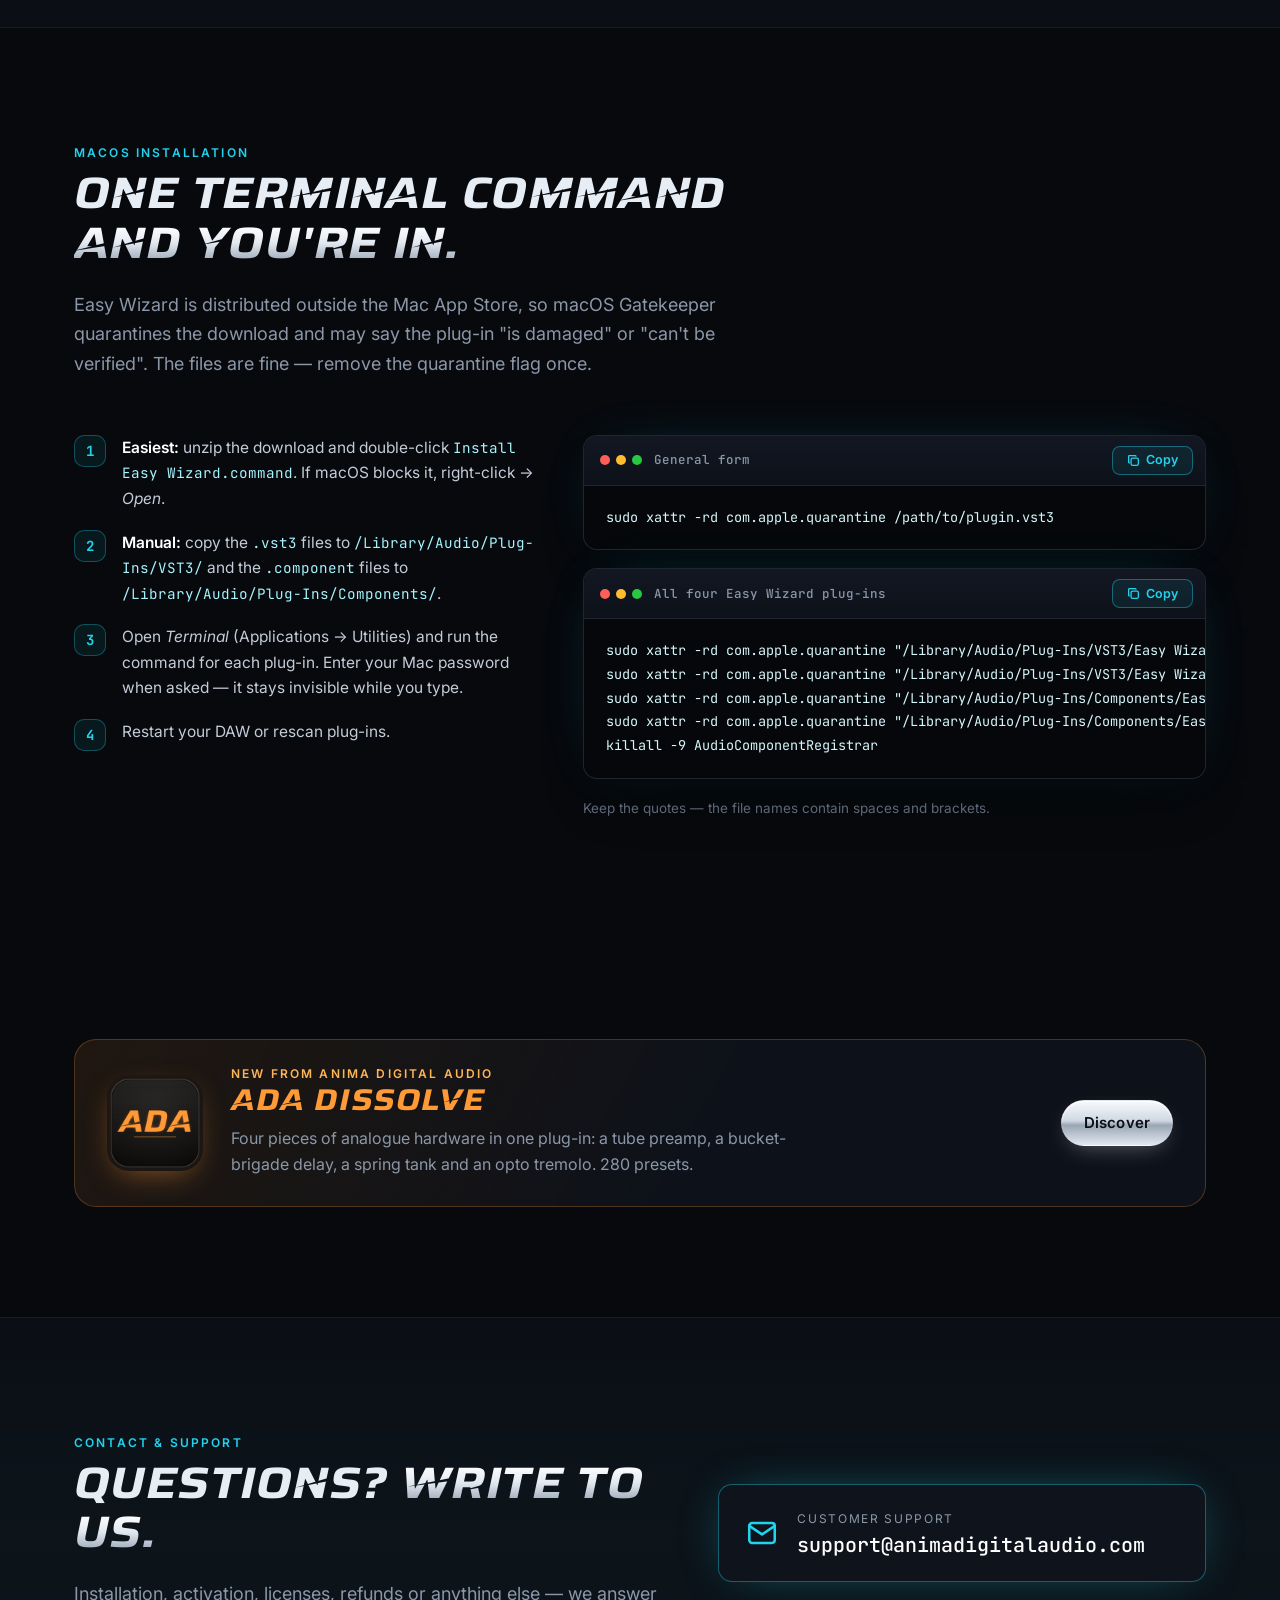
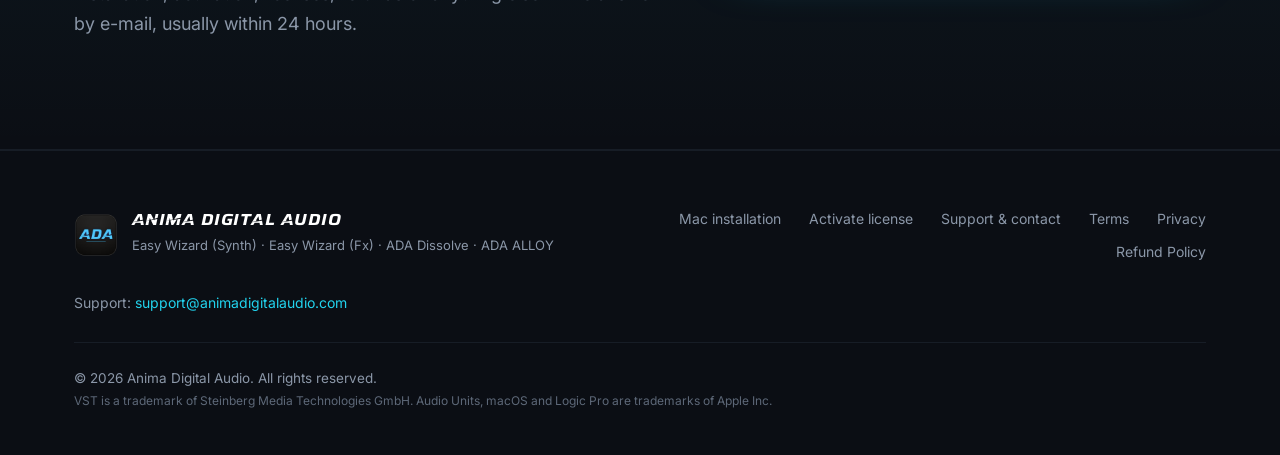
==== commit 61626a6b: "ADA ALLOY product page (alloy.html), nav links, activation option, theme Co-Authored-By: Claude Opus" ====
--- a/index.html
+++ b/index.html
@@ -47,6 +47,7 @@
       <a href="#pricing">Pricing</a>
       <a href="#contact">Contact</a>
       <a class="nav__product" href="dissolve.html"><img src="assets/ada-dissolve.png" alt="" width="22" height="22">ADA Dissolve</a>
+      <a class="nav__product" href="alloy.html"><img src="assets/ada-alloy.png" alt="" width="22" height="22">ADA ALLOY</a>
       <a class="btn btn--small btn--primary" data-checkout href="#pricing">Buy Now</a>
     </nav>
   </div>
@@ -338,7 +339,7 @@
       <img src="assets/logo-mark.png" alt="" width="44" height="44" loading="lazy">
       <div>
         <strong>Anima Digital Audio</strong>
-        <small>Easy Wizard (Synth) · Easy Wizard (Fx) · <a href="dissolve.html">ADA Dissolve</a></small>
+        <small>Easy Wizard (Synth) · Easy Wizard (Fx) · <a href="dissolve.html">ADA Dissolve</a> · <a href="alloy.html">ADA ALLOY</a></small>
       </div>
     </div>
     <nav class="footer__links" aria-label="Support">
--- a/style.css
+++ b/style.css
@@ -948,3 +948,46 @@
 .act__product input { position: absolute; width: 1px; height: 1px; padding: 0; border: 0; opacity: 0; pointer-events: none; }
 .act__product label:has(input:checked) { border-color: var(--neon); color: #fff; box-shadow: 0 0 0 1px rgba(var(--neon-rgb), .35); }
 .act__product label:has(input:focus-visible) { outline: 2px solid var(--neon); outline-offset: 2px; }
+
+/* ADA Dissolve: amber tick marks */
+.theme-dissolve .ticks li::before {
+  background-image: url("data:image/svg+xml,%3Csvg xmlns='http://www.w3.org/2000/svg' viewBox='0 0 16 16'%3E%3Cpath d='M4 8.5l2.5 2.5L12 5.5' fill='none' stroke='%23ff9a36' stroke-width='2' stroke-linecap='round' stroke-linejoin='round'/%3E%3C/svg%3E");
+}
+
+/* =====================================================================
+   ADA ALLOY theme (alloy.html, activate.html?product=alloy):
+   the plug-in's muted wine-bordeaux on warm graphite
+   ===================================================================== */
+.theme-alloy {
+  --bg:        #0b0909;
+  --bg-2:      #110d0d;
+  --panel:     #171313;
+  --panel-2:   #1e1818;
+  --line:      rgba(230, 170, 175, 0.08);
+  --line-2:    rgba(230, 170, 175, 0.16);
+  --muted:     #a8999a;
+  --dim:       #786a6b;
+  --neon:      #c25d6b;
+  --neon-2:    #d98390;
+  --violet:    #8e3c48;
+  --neon-rgb:  194, 93, 107;
+  --neon2-rgb: 217, 131, 144;
+  --violet-rgb: 142, 60, 72;
+  --neon-hi:   #f0bcc3;
+  --code:      #efc9ce;
+  --title:     #c25d6b;
+  --title-rgb: 194, 93, 107;
+}
+.theme-alloy ::selection { background: rgba(194, 93, 107, .3); }
+.theme-alloy .promo--ew {
+  background: linear-gradient(120deg, rgba(255, 154, 54, .10), rgba(23, 19, 19, .9) 55%);
+  border-color: rgba(255, 154, 54, .25);
+}
+.theme-alloy .promo--ew:hover { border-color: rgba(255, 154, 54, .55); }
+.theme-alloy .promo--ew img { box-shadow: 0 10px 30px -10px rgba(255, 154, 54, .5); }
+.theme-alloy .promo--ew .eyebrow { color: #ffb456; }
+.theme-alloy .promo--ew .promo__title { color: #ff9a36; }
+.theme-alloy .ticks li::before {
+  background-image: url("data:image/svg+xml,%3Csvg xmlns='http://www.w3.org/2000/svg' viewBox='0 0 16 16'%3E%3Cpath d='M4 8.5l2.5 2.5L12 5.5' fill='none' stroke='%23c25d6b' stroke-width='2' stroke-linecap='round' stroke-linejoin='round'/%3E%3C/svg%3E");
+}
+.shot-frame--strip { aspect-ratio: 2 / 1; }
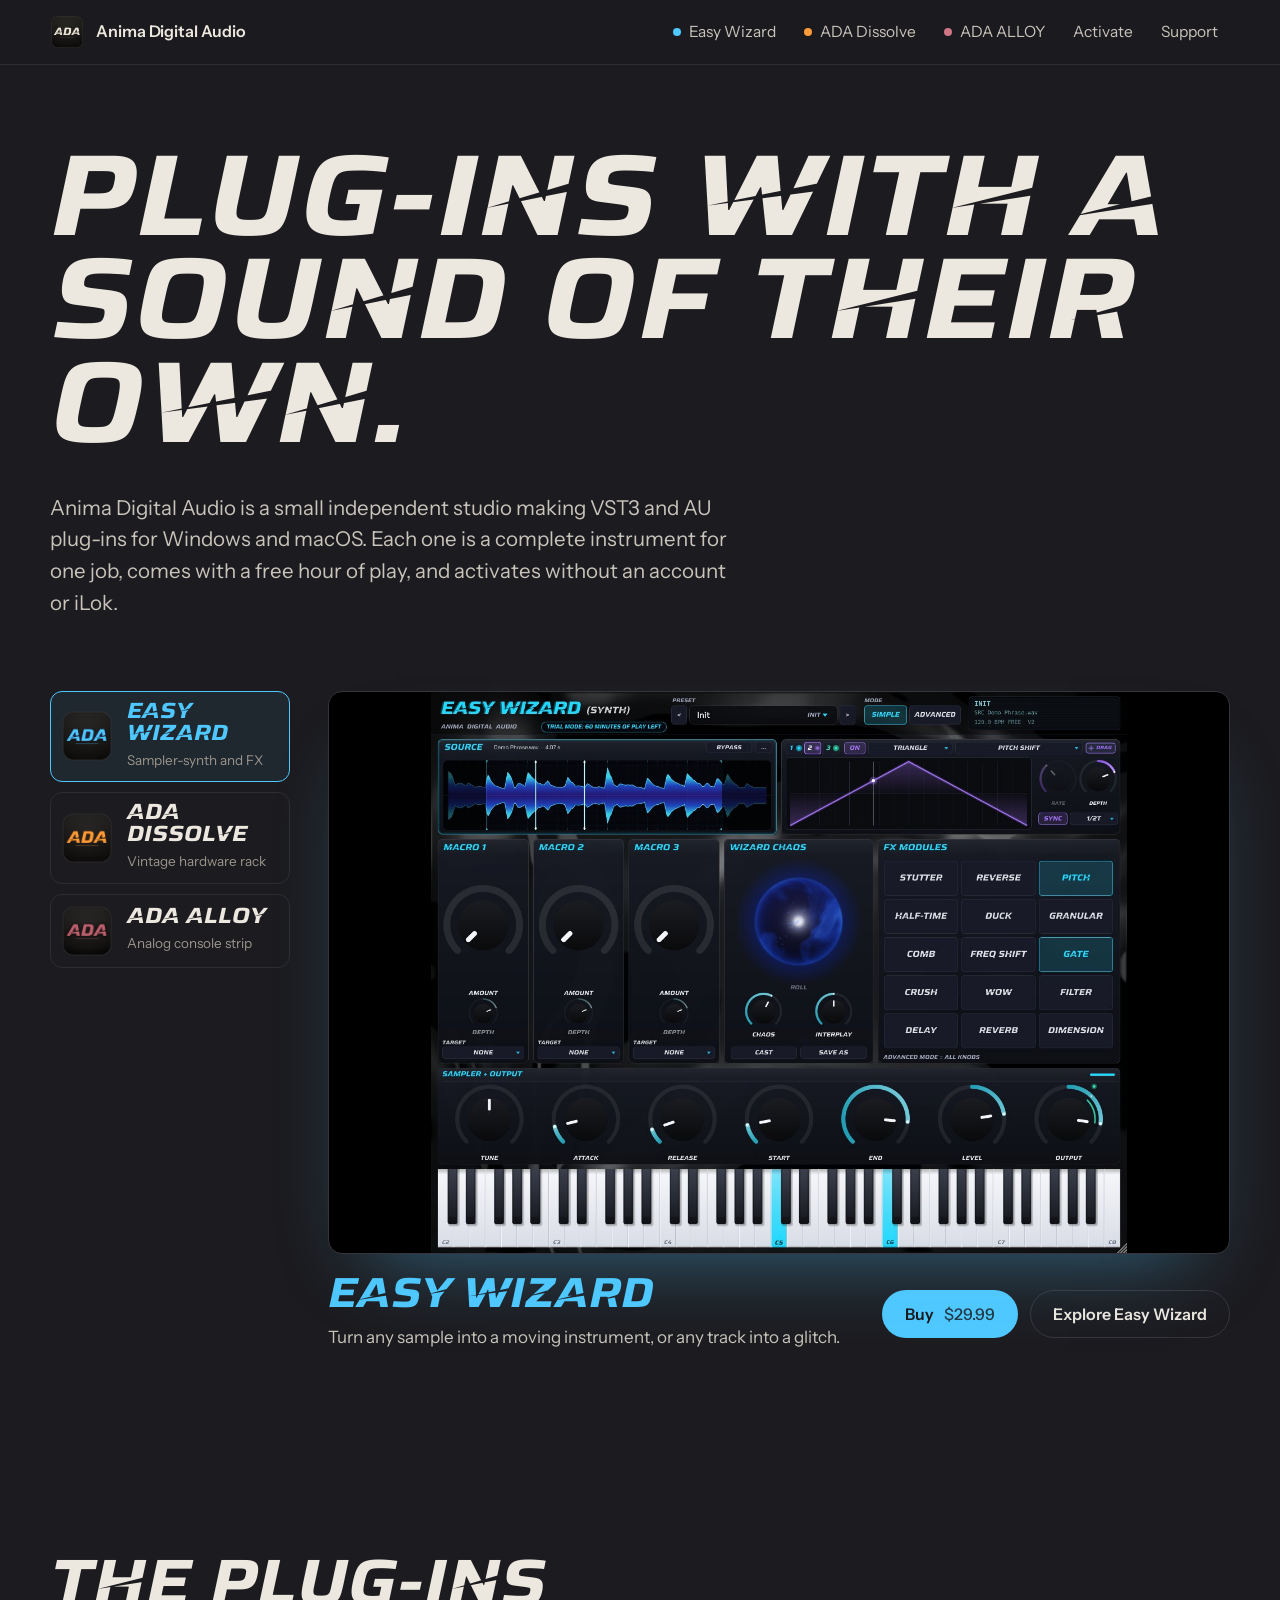
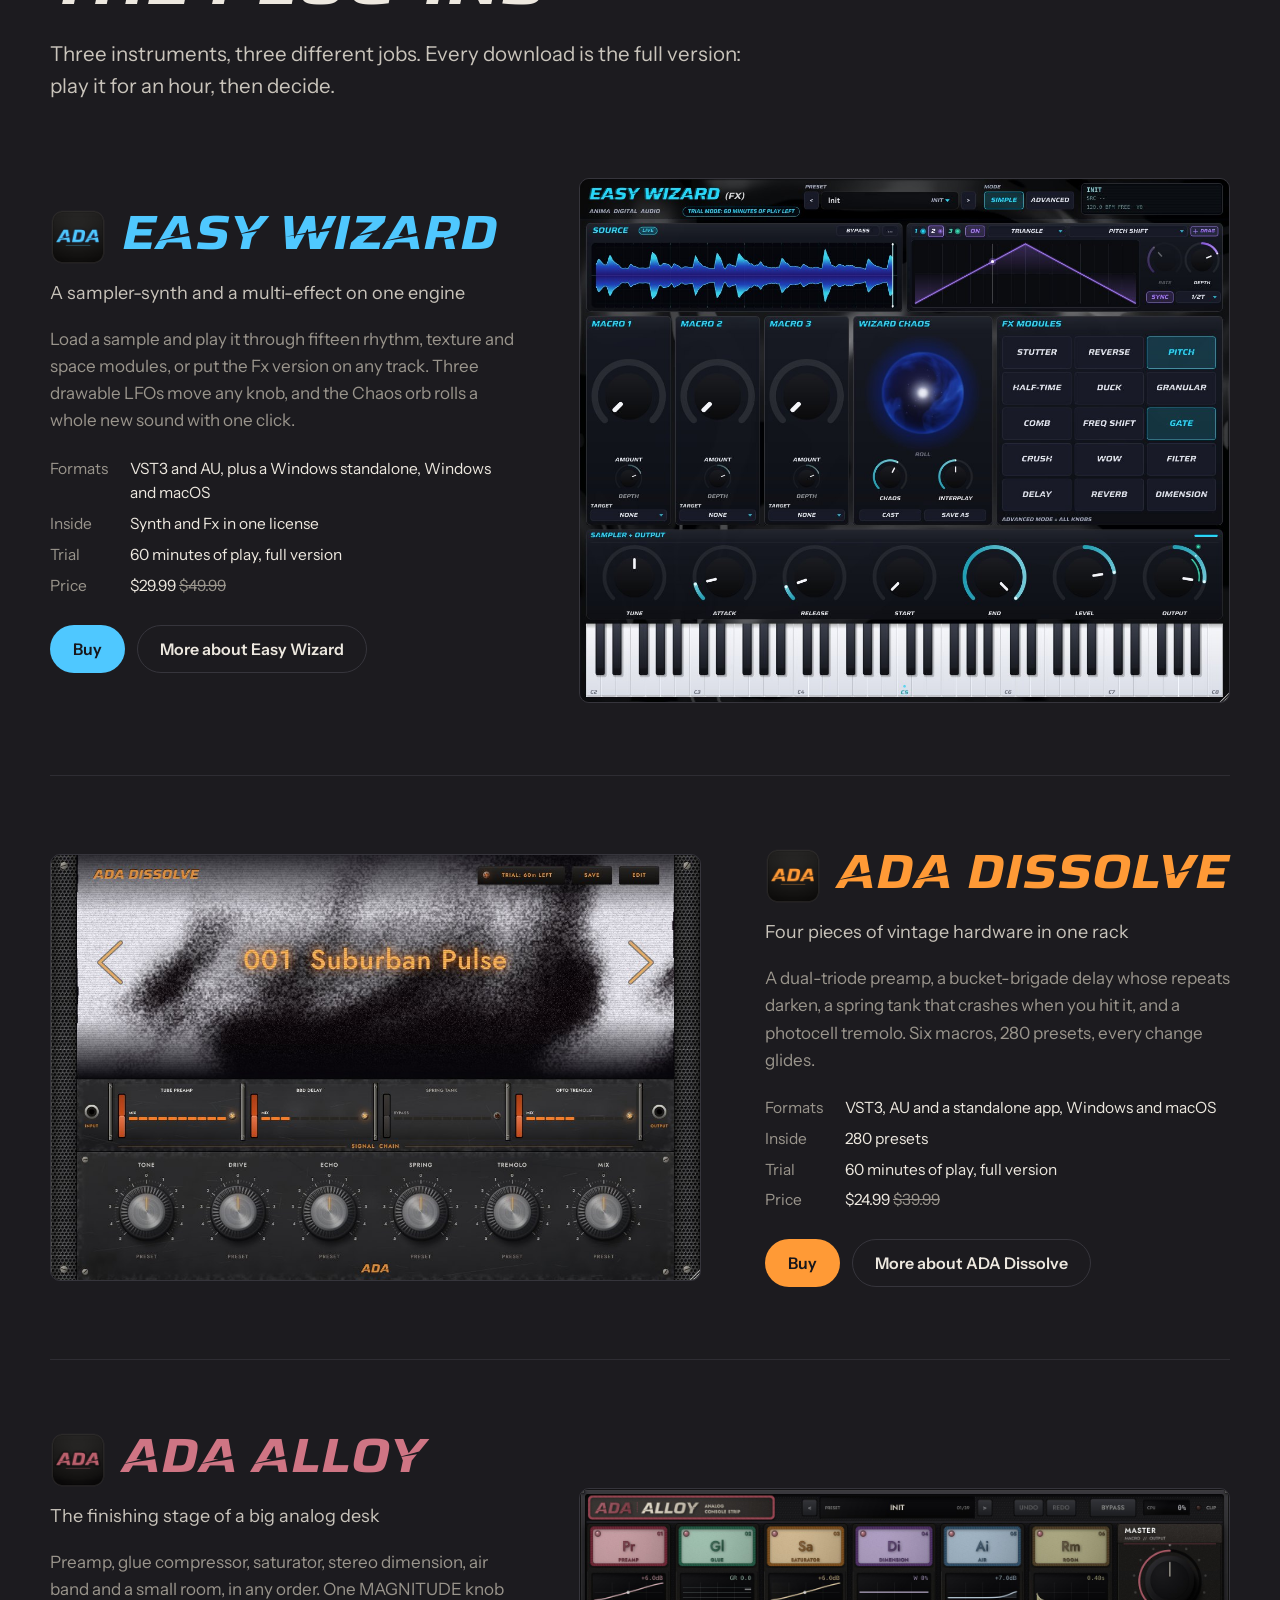
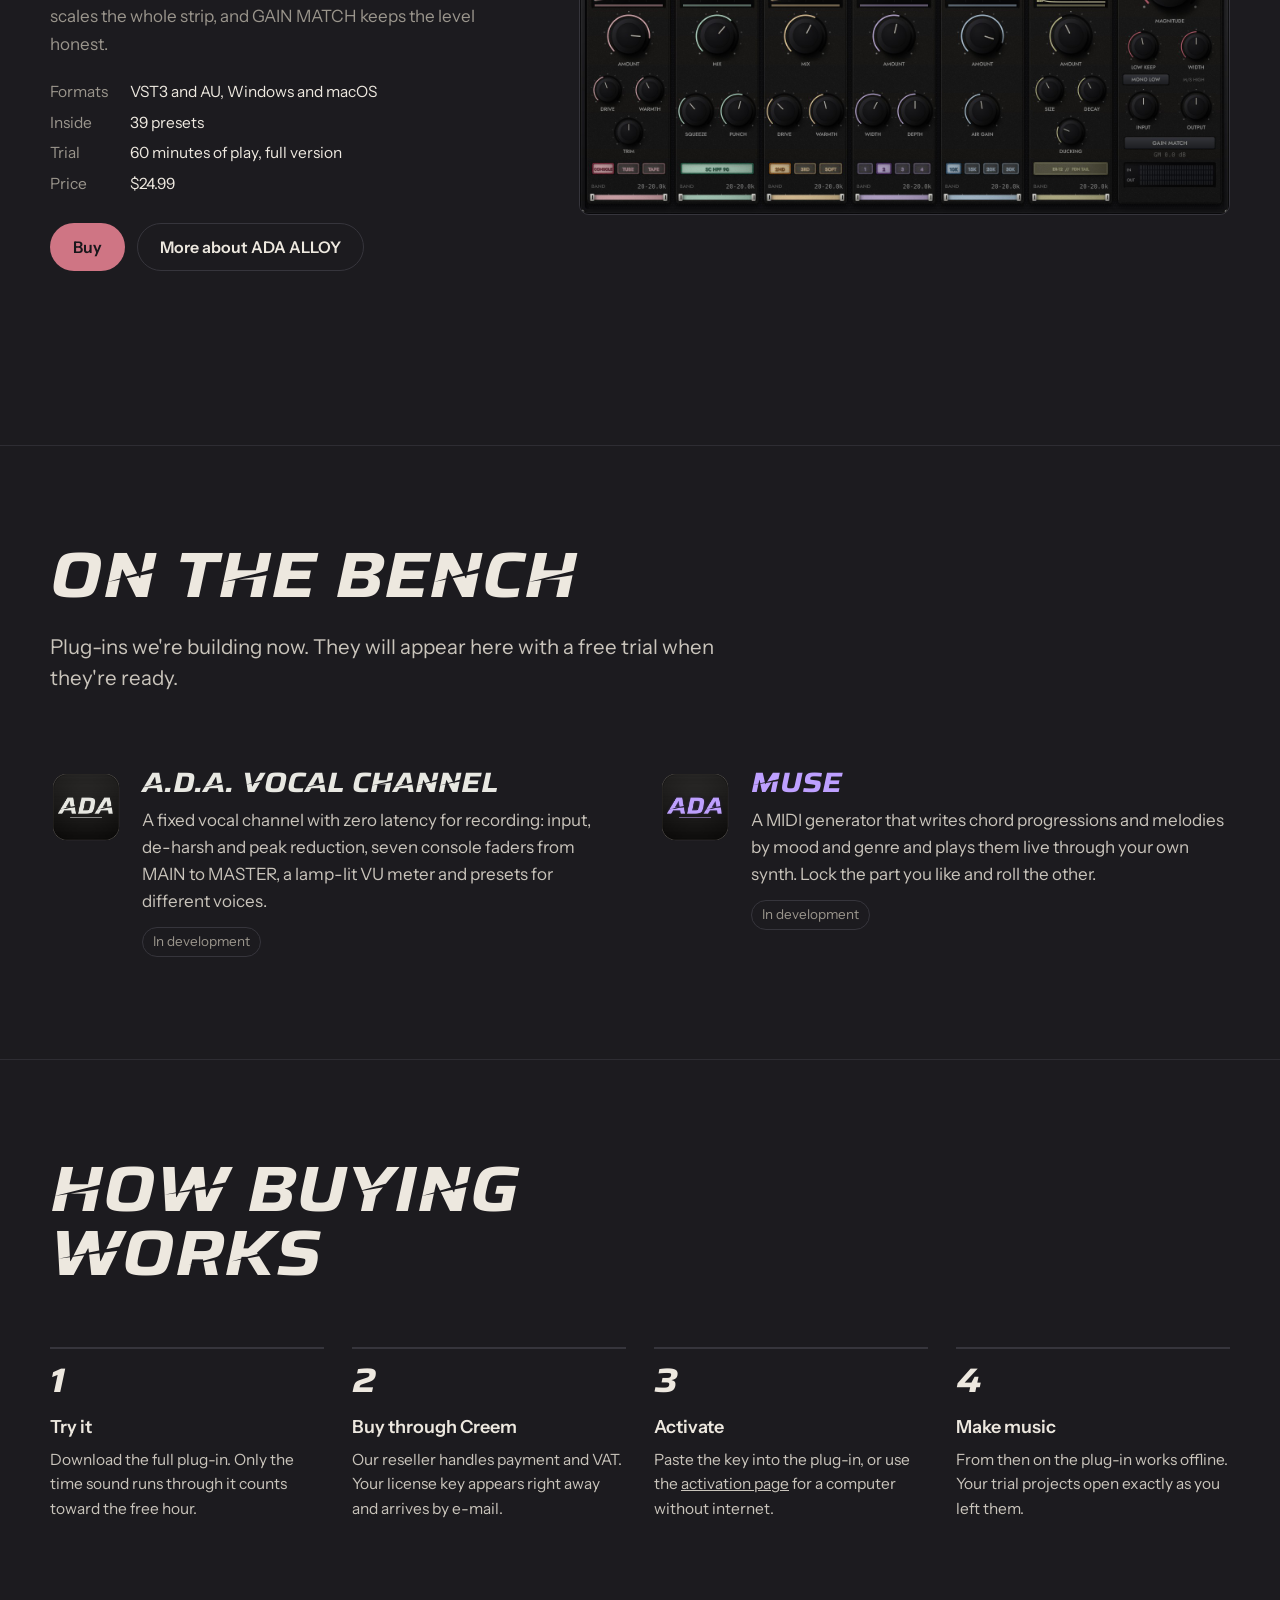
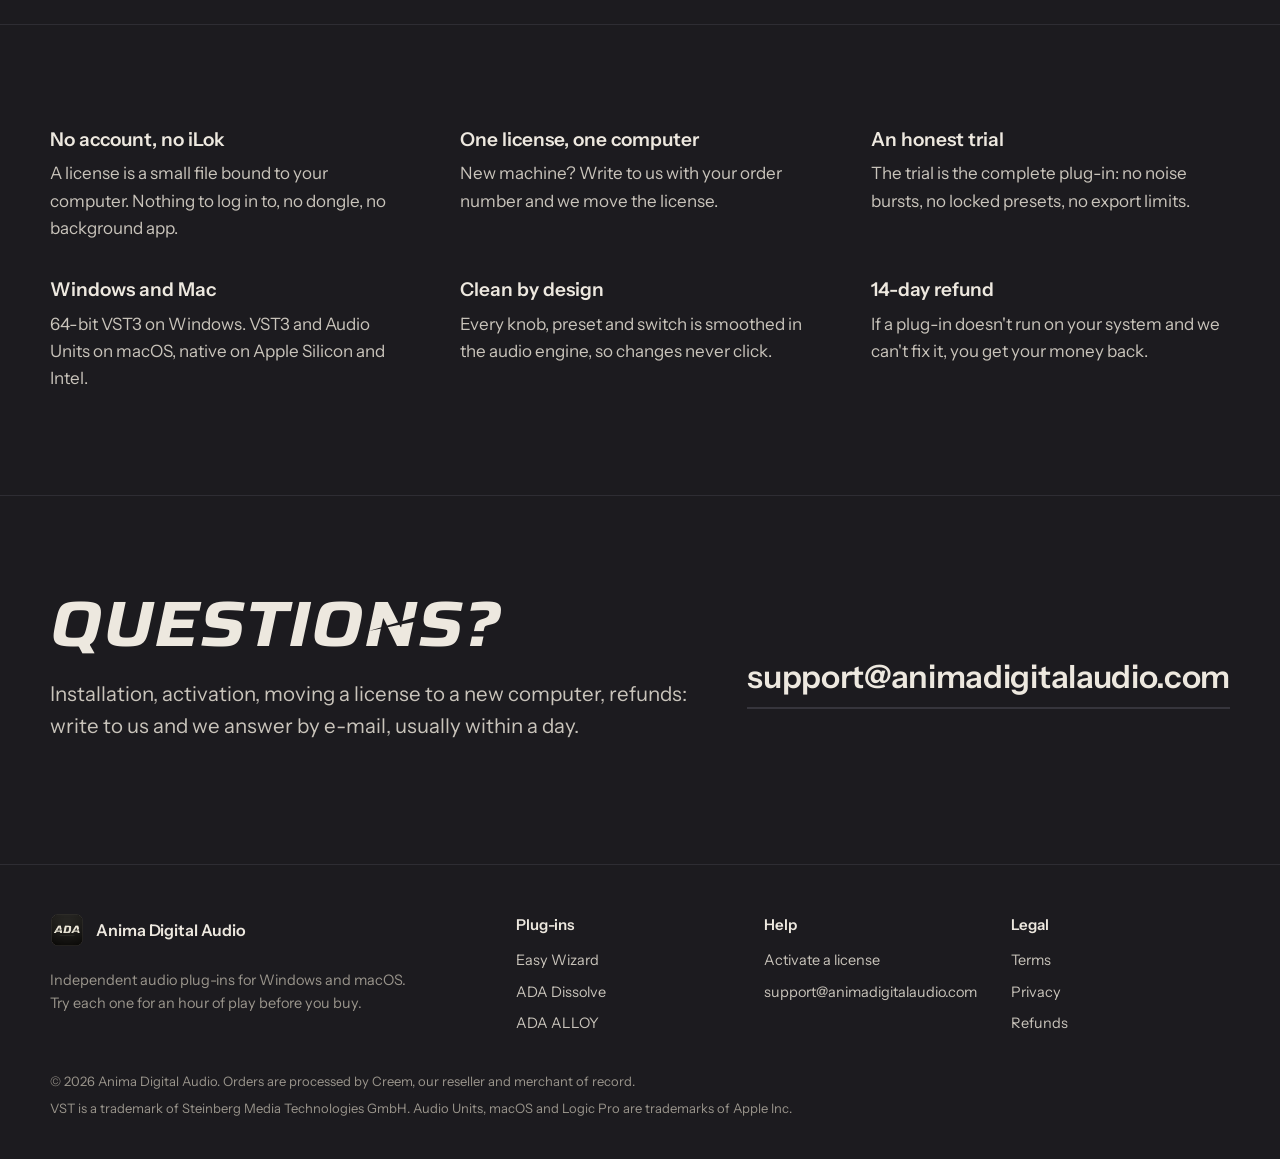
==== commit 0e079437: "Site redesign: studio home with plug-in line-up, Easy Wizard moves to easy-wizard.html, new product/" ====
--- a/index.html
+++ b/index.html
@@ -3,359 +3,218 @@
 <head>
   <meta charset="utf-8">
   <meta name="viewport" content="width=device-width, initial-scale=1">
-  <title>Easy Wizard — Synth &amp; Fx plugin by Anima Digital Audio</title>
-  <meta name="description" content="Easy Wizard (Synth) and Easy Wizard (Fx): a hybrid sampler-synth and multi-effect plugin with 15 glitch and space modules, the Wizard Chaos orb, three drawable LFOs, macros and an envelope follower. VST3 / AU for Windows and macOS (Apple Silicon + Intel). Free 60-minute trial.">
-  <meta name="theme-color" content="#07090d">
-
+  <title>Anima Digital Audio — independent audio plug-ins</title>
+  <meta name="description" content="Easy Wizard, ADA Dissolve and ADA ALLOY: VST3 and AU plug-ins for Windows and macOS. Free 60-minute trial, no account, no iLok.">
+  <meta name="theme-color" content="#1c1b1f">
   <meta property="og:type" content="website">
-  <meta property="og:title" content="Easy Wizard — Synth &amp; Fx by Anima Digital Audio">
-  <meta property="og:description" content="Hybrid sampler-synth and multi-effect plugin. VST3 / AU, Windows &amp; macOS. Free 60-minute trial.">
-  <meta property="og:image" content="https://animadigitalaudio.com/assets/ui-synth.jpg">
+  <meta property="og:title" content="Anima Digital Audio — independent audio plug-ins">
+  <meta property="og:description" content="Easy Wizard, ADA Dissolve and ADA ALLOY: VST3 and AU plug-ins for Windows and macOS. Free 60-minute trial, no account, no iLok.">
+  <meta property="og:image" content="https://animadigitalaudio.com/assets/covers/easy-wizard-cover-wide.jpg">
   <meta property="og:url" content="https://animadigitalaudio.com/">
-  <link rel="canonical" href="https://animadigitalaudio.com/">
-
-  <link rel="icon" type="image/png" href="assets/favicon.png">
-  <link rel="apple-touch-icon" href="assets/apple-touch-icon.png">
-
+  <meta name="twitter:card" content="summary_large_image">
+  <link rel="icon" type="image/png" href="assets/favicon-studio.png">
+  <link rel="apple-touch-icon" href="assets/apple-touch-icon-studio.png">
   <link rel="preconnect" href="https://fonts.googleapis.com">
   <link rel="preconnect" href="https://fonts.gstatic.com" crossorigin>
-  <link href="https://fonts.googleapis.com/css2?family=Inter:wght@400;500;600&family=JetBrains+Mono:wght@400;500&display=swap" rel="stylesheet">
-  <link rel="preload" href="assets/fonts/AnimaDisplay.woff" as="font" type="font/woff" crossorigin>
+  <link href="https://fonts.googleapis.com/css2?family=Instrument+Sans:wght@400;500;600&display=swap" rel="stylesheet">
   <link rel="stylesheet" href="style.css">
-
   <script src="script.js" defer></script>
-  <script src="assets/wizard-orb.js" defer></script>
 </head>
 <body>
-
-<!-- ============================== HEADER ============================== -->
-<header class="nav" id="top">
-  <div class="nav__inner">
-    <a class="brand" href="#top" aria-label="Anima Digital Audio — home">
-      <img src="assets/logo-mark.png" alt="" width="42" height="42">
-      <span>Anima <em>Digital Audio</em></span>
-    </a>
-
-    <button class="nav__toggle" aria-label="Open menu" aria-expanded="false" aria-controls="nav-links">
-      <span></span><span></span>
-    </button>
-
-    <nav class="nav__links" id="nav-links">
-      <a href="#features">Features</a>
-      <a href="#activation">License</a>
-      <a href="#mac">Mac Guide</a>
-      <a href="#pricing">Pricing</a>
-      <a href="#contact">Contact</a>
-      <a class="nav__product" href="dissolve.html"><img src="assets/ada-dissolve.png" alt="" width="22" height="22">ADA Dissolve</a>
-      <a class="nav__product" href="alloy.html"><img src="assets/ada-alloy.png" alt="" width="22" height="22">ADA ALLOY</a>
-      <a class="btn btn--small btn--primary" data-checkout href="#pricing">Buy Now</a>
+<a class="skip" href="#main">Skip to content</a>
+<header class="top">
+  <div class="wrap top__in">
+    <a class="brand" href="index.html"><img src="assets/ada-studio.png" alt="" width="34" height="34"><span>Anima Digital Audio</span></a>
+    <button class="menu-toggle" type="button" aria-expanded="false" aria-controls="menu">Menu</button>
+    <nav class="menu" id="menu" aria-label="Main">
+      <a class="plugin-link" href="easy-wizard.html" style="--c: var(--ew)"><i></i>Easy Wizard</a> <a class="plugin-link" href="dissolve.html" style="--c: var(--dissolve)"><i></i>ADA Dissolve</a> <a class="plugin-link" href="alloy.html" style="--c: var(--alloy)"><i></i>ADA ALLOY</a>
+      <a href="activate.html">Activate</a>
+      <a href="index.html#support">Support</a>
     </nav>
   </div>
 </header>
 
-<main>
-
-<!-- ============================== HERO ============================== -->
-<section class="hero">
-  <div class="hero__glow" aria-hidden="true"></div>
-  <div class="hero__grid" aria-hidden="true"></div>
-
-  <div class="wrap hero__inner">
-    <div class="hero__copy reveal">
-      <p class="eyebrow"><span class="dot"></span>VST3 · AU · Windows &amp; macOS</p>
-      <h1 class="hero__title"><span>Easy</span> <span>Wizard</span></h1>
-      <p class="hero__tags"><span>(Synth)</span><span>(Fx)</span></p>
-      <p class="hero__lead">
-        A unique hybrid synthesizer and multi-effect plugin built for pristine DSP,
-        a zero-latency feel, and endless sonic manipulation.
-      </p>
-
-      <div class="hero__cta">
-        <a class="btn btn--primary btn--large" data-checkout href="#pricing">Buy Now</a>
-        <a class="btn btn--chrome btn--large" href="#demo">Get Free Demo</a>
-      </div>
-
-      <ul class="hero__facts">
-        <li><strong>15</strong> FX modules</li>
-        <li><strong>2</strong> plug-ins in one license</li>
-        <li><strong>60</strong>-minute full trial</li>
-      </ul>
-    </div>
-
-    <figure class="hero__shot reveal">
-      <div class="shot-switch" role="tablist" aria-label="Plug-in version">
-        <button role="tab" aria-selected="true"  data-shot="synth">Easy Wizard (Synth)</button>
-        <button role="tab" aria-selected="false" data-shot="fx">Easy Wizard (Fx)</button>
-      </div>
-      <div class="shot-frame">
-        <!-- screenshots: assets/ui-synth.jpg / assets/ui-fx.jpg (made with levelcheck --screenshot) -->
-        <img class="shot is-active" data-shot="synth" src="assets/ui-synth.jpg" width="1240" height="1000"
-             alt="Easy Wizard (Synth) interface: the SOURCE waveform with START and END, three drawable LFOs, the Wizard Chaos orb, macros, the FX modules and a keyboard">
-        <img class="shot" data-shot="fx" src="assets/ui-fx.jpg" width="1240" height="1000" loading="lazy"
-             alt="Easy Wizard (Fx) interface in Simple mode: the live track waveform, three drawable LFOs, three macros, the Wizard Chaos orb and a grid of 15 FX modules">
-      </div>
-      <figcaption>Actual plug-in interface</figcaption>
-    </figure>
+<main id="main">
+  <section class="home-hero">
+    <div class="wrap">
+      <h1 class="h-xl home-hero__title">Plug-ins with a sound of their own.</h1>
+      <p class="lede home-hero__intro">Anima Digital Audio is a small independent studio making VST3 and AU plug-ins for Windows and macOS. Each one is a complete instrument for one job, comes with a free hour of play, and activates without an account or iLok.</p>
+
+      <div class="lineup">
+        <div class="lineup__tabs" role="tablist" aria-label="Plug-ins"><button class="plate-tab" type="button" role="tab" data-key="easywizard" style="--c: var(--ew)" aria-controls="stage"><img src="assets/ada-easy-wizard.png" alt="" width="52" height="52"><span><b>Easy Wizard</b><small>Sampler-synth and FX</small></span></button><button class="plate-tab" type="button" role="tab" data-key="dissolve" style="--c: var(--dissolve)" aria-controls="stage"><img src="assets/ada-dissolve.png" alt="" width="52" height="52"><span><b>ADA Dissolve</b><small>Vintage hardware rack</small></span></button><button class="plate-tab" type="button" role="tab" data-key="alloy" style="--c: var(--alloy)" aria-controls="stage"><img src="assets/ada-alloy.png" alt="" width="52" height="52"><span><b>ADA ALLOY</b><small>Analog console strip</small></span></button></div>
+        <div class="stage" id="stage" role="tabpanel">
+          <div class="stage__frame"><img data-key="easywizard" src="assets/ui-synth.jpg" alt="Easy Wizard (Synth) interface" width="1240" height="1000"><img data-key="dissolve" src="assets/ui-dissolve.jpg" alt="ADA Dissolve interface" width="1100" height="720" loading="lazy"><img data-key="alloy" src="assets/ui-alloy.jpg" alt="ADA ALLOY interface" width="1600" height="800" loading="lazy"></div>
+          
+        <div class="stage__panel" data-of="easywizard" hidden>
+          <div class="stage__bar">
+            <div><div class="stage__name">Easy Wizard</div><p class="stage__line">Turn any sample into a moving instrument, or any track into a glitch.</p></div>
+            <div class="actions">
+              <a class="btn btn--buy" data-checkout href="easy-wizard.html"><span data-label>Buy</span> <span class="price-tag" data-price></span></a>
+              <a class="btn btn--line" href="easy-wizard.html">Explore Easy Wizard</a>
+            </div>
+          </div>
+        </div>
+        <div class="stage__panel" data-of="dissolve" hidden>
+          <div class="stage__bar">
+            <div><div class="stage__name">ADA Dissolve</div><p class="stage__line">Valve preamp, bucket-brigade echo, spring tank and opto tremolo.</p></div>
+            <div class="actions">
+              <a class="btn btn--buy" data-checkout href="dissolve.html"><span data-label>Buy</span> <span class="price-tag" data-price></span></a>
+              <a class="btn btn--line" href="dissolve.html">Explore ADA Dissolve</a>
+            </div>
+          </div>
+        </div>
+        <div class="stage__panel" data-of="alloy" hidden>
+          <div class="stage__bar">
+            <div><div class="stage__name">ADA ALLOY</div><p class="stage__line">Six console modules that make a track denser and finished, not louder.</p></div>
+            <div class="actions">
+              <a class="btn btn--buy" data-checkout href="alloy.html"><span data-label>Buy</span> <span class="price-tag" data-price></span></a>
+              <a class="btn btn--line" href="alloy.html">Explore ADA ALLOY</a>
+            </div>
+          </div>
+        </div>
+        </div>
+      </div>
+    </div>
+  </section>
+
+  <section class="section" id="plugins">
+    <div class="wrap">
+      <div class="section__head">
+        <h2 class="h-l">The plug-ins</h2>
+        <p class="lede">Three instruments, three different jobs. Every download is the full version: play it for an hour, then decide.</p>
+      </div>
+      
+    <article class="plugin-row" data-of="easywizard" style="--c: var(--ew)">
+      <div class="plugin-row__text">
+        <div class="plugin-row__name"><img src="assets/ada-easy-wizard.png" alt="" width="56" height="56"><h3>Easy Wizard</h3></div>
+        <p class="plugin-row__kind">A sampler-synth and a multi-effect on one engine</p>
+        <p class="muted measure">Load a sample and play it through fifteen rhythm, texture and space modules, or put the Fx version on any track. Three drawable LFOs move any knob, and the Chaos orb rolls a whole new sound with one click.</p>
+        <dl class="facts">
+          <dt>Formats</dt><dd>VST3 and AU, plus a Windows standalone, Windows and macOS</dd>
+          <dt>Inside</dt><dd>Synth and Fx in one license</dd>
+          <dt>Trial</dt><dd>60 minutes of play, full version</dd>
+          <dt>Price</dt><dd><span data-price></span> <span class="muted" data-price-old></span></dd>
+        </dl>
+        <div class="actions" style="--accent: var(--ew)">
+          <a class="btn btn--buy" data-checkout href="easy-wizard.html"><span data-label>Buy</span></a>
+          <a class="btn btn--line" href="easy-wizard.html">More about Easy Wizard</a>
+        </div>
+      </div>
+      <a href="easy-wizard.html" tabindex="-1" aria-hidden="true"><img class="shot" src="assets/ui-fx.jpg" alt="" width="1240" height="1000" loading="lazy"></a>
+    </article>
+    <article class="plugin-row" data-of="dissolve" style="--c: var(--dissolve)">
+      <div class="plugin-row__text">
+        <div class="plugin-row__name"><img src="assets/ada-dissolve.png" alt="" width="56" height="56"><h3>ADA Dissolve</h3></div>
+        <p class="plugin-row__kind">Four pieces of vintage hardware in one rack</p>
+        <p class="muted measure">A dual-triode preamp, a bucket-brigade delay whose repeats darken, a spring tank that crashes when you hit it, and a photocell tremolo. Six macros, 280 presets, every change glides.</p>
+        <dl class="facts">
+          <dt>Formats</dt><dd>VST3, AU and a standalone app, Windows and macOS</dd>
+          <dt>Inside</dt><dd>280 presets</dd>
+          <dt>Trial</dt><dd>60 minutes of play, full version</dd>
+          <dt>Price</dt><dd><span data-price></span> <span class="muted" data-price-old></span></dd>
+        </dl>
+        <div class="actions" style="--accent: var(--dissolve)">
+          <a class="btn btn--buy" data-checkout href="dissolve.html"><span data-label>Buy</span></a>
+          <a class="btn btn--line" href="dissolve.html">More about ADA Dissolve</a>
+        </div>
+      </div>
+      <a href="dissolve.html" tabindex="-1" aria-hidden="true"><img class="shot" src="assets/ui-dissolve.jpg" alt="" width="1100" height="720" loading="lazy"></a>
+    </article>
+    <article class="plugin-row" data-of="alloy" style="--c: var(--alloy)">
+      <div class="plugin-row__text">
+        <div class="plugin-row__name"><img src="assets/ada-alloy.png" alt="" width="56" height="56"><h3>ADA ALLOY</h3></div>
+        <p class="plugin-row__kind">The finishing stage of a big analog desk</p>
+        <p class="muted measure">Preamp, glue compressor, saturator, stereo dimension, air band and a small room, in any order. One MAGNITUDE knob scales the whole strip, and GAIN MATCH keeps the level honest.</p>
+        <dl class="facts">
+          <dt>Formats</dt><dd>VST3 and AU, Windows and macOS</dd>
+          <dt>Inside</dt><dd>39 presets</dd>
+          <dt>Trial</dt><dd>60 minutes of play, full version</dd>
+          <dt>Price</dt><dd><span data-price></span> <span class="muted" data-price-old></span></dd>
+        </dl>
+        <div class="actions" style="--accent: var(--alloy)">
+          <a class="btn btn--buy" data-checkout href="alloy.html"><span data-label>Buy</span></a>
+          <a class="btn btn--line" href="alloy.html">More about ADA ALLOY</a>
+        </div>
+      </div>
+      <a href="alloy.html" tabindex="-1" aria-hidden="true"><img class="shot" src="assets/ui-alloy.jpg" alt="" width="1600" height="800" loading="lazy"></a>
+    </article>
+    </div>
+  </section>
+
+  <section class="section">
+    <div class="wrap">
+      <div class="section__head">
+        <h2 class="h-l">On the bench</h2>
+        <p class="lede">Plug-ins we're building now. They will appear here with a free trial when they're ready.</p>
+      </div>
+      <div class="bench">
+        <div class="bench__item" style="--c: var(--vocal)">
+          <img src="assets/ada-vocal-channel.png" alt="" width="72" height="72">
+          <div><h3>A.D.A. Vocal Channel</h3><p>A fixed vocal channel with zero latency for recording: input, de-harsh and peak reduction, seven console faders from MAIN to MASTER, a lamp-lit VU meter and presets for different voices.</p><span class="bench__state">In development</span></div>
+        </div>
+        <div class="bench__item" style="--c: var(--muse)">
+          <img src="assets/ada-muse.png" alt="" width="72" height="72">
+          <div><h3>muse</h3><p>A MIDI generator that writes chord progressions and melodies by mood and genre and plays them live through your own synth. Lock the part you like and roll the other.</p><span class="bench__state">In development</span></div>
+        </div>
+      </div>
+    </div>
+  </section>
+
+  <section class="section">
+    <div class="wrap">
+      <div class="section__head">
+        <h2 class="h-l">How buying works</h2>
+      </div>
+      <ol class="steps" style="--accent: var(--bone)">
+        <li><h3>Try it</h3><p>Download the full plug-in. Only the time sound runs through it counts toward the free hour.</p></li>
+        <li><h3>Buy through Creem</h3><p>Our reseller handles payment and VAT. Your license key appears right away and arrives by e-mail.</p></li>
+        <li><h3>Activate</h3><p>Paste the key into the plug-in, or use the <a href="activate.html">activation page</a> for a computer without internet.</p></li>
+        <li><h3>Make music</h3><p>From then on the plug-in works offline. Your trial projects open exactly as you left them.</p></li>
+      </ol>
+    </div>
+  </section>
+
+  <section class="section">
+    <div class="wrap">
+      <div class="promises">
+        <div><h3 class="h-s">No account, no iLok</h3><p>A license is a small file bound to your computer. Nothing to log in to, no dongle, no background app.</p></div>
+        <div><h3 class="h-s">One license, one computer</h3><p>New machine? Write to us with your order number and we move the license.</p></div>
+        <div><h3 class="h-s">An honest trial</h3><p>The trial is the complete plug-in: no noise bursts, no locked presets, no export limits.</p></div>
+        <div><h3 class="h-s">Windows and Mac</h3><p>64-bit VST3 on Windows. VST3 and Audio Units on macOS, native on Apple Silicon and Intel.</p></div>
+        <div><h3 class="h-s">Clean by design</h3><p>Every knob, preset and switch is smoothed in the audio engine, so changes never click.</p></div>
+        <div><h3 class="h-s">14-day refund</h3><p>If a plug-in doesn't run on your system and we can't fix it, you get your money back.</p></div>
+      </div>
+    </div>
+  </section>
+
+  <section class="section" id="support">
+  <div class="wrap support">
+    <div>
+      <h2 class="h-l" style="margin-bottom: 16px">Questions?</h2>
+      <p class="lede">Installation, activation, moving a license to a new computer, refunds: write to us and we answer by e-mail, usually within a day.</p>
+    </div>
+    <a class="mail" data-email href="mailto:support@animadigitalaudio.com">support@animadigitalaudio.com</a>
   </div>
 </section>
 
-<!-- ============================== FEATURES ============================== -->
-<section class="section" id="features">
+</main>
+<footer class="foot">
   <div class="wrap">
-    <header class="section__head reveal">
-      <p class="eyebrow">Technical highlights</p>
-      <h2>Built like an instrument.<br><span class="chrome">Plays like chaos.</span></h2>
-      <p class="section__lead">Every knob, macro and preset change is smoothed inside the audio engine, so you can perform with it live.</p>
-    </header>
-
-    <div class="features">
-      <article class="card card--wide reveal">
-        <div class="card__icon" aria-hidden="true">
-          <svg viewBox="0 0 48 48"><path d="M4 30c6 0 6-12 12-12s6 12 12 12 6-12 12-12 4 6 4 6" /></svg>
-        </div>
-        <h3>Pristine DSP, zero clicks</h3>
-        <p>Full parameter smoothing on every control: turn knobs, switch modules, move macros or jump between presets without clicks, zipper noise or volume jumps. Modules fade in and out instead of switching hard, and an automatic gain stage keeps presets at a consistent level.</p>
-        <ul class="ticks">
-          <li>Smoothed knobs, macros and modulation</li>
-          <li>Click-free module on/off and preset changes</li>
-          <li>Auto-gain against sudden loudness jumps</li>
-        </ul>
-      </article>
-
-      <article class="card card--orb reveal">
-        <div class="orb-stage">
-          <img class="orb-fallback" src="assets/wizard-orb.jpg" alt="" width="360" height="360" loading="lazy">
-          <canvas class="orb-canvas" data-orb aria-label="Wizard Chaos orb: move to steer, click to ignite"></canvas>
-          <span class="orb-hint">Move · click to ignite</span>
-        </div>
-        <h3>Wizard Chaos orb</h3>
-        <p>One click on the orb rolls a new combination of modules and settings, instantly and from the very first click — the core flares, lightning runs through the glass and the flow surges. <em>Chaos</em> sets how wild it gets, <em>Interplay</em> how the modules work together. Love a result? <em>Save As</em> keeps it as your own preset.</p>
-      </article>
-
-      <article class="card reveal">
-        <div class="card__icon" aria-hidden="true">
-          <svg viewBox="0 0 48 48"><path d="M4 24c5-14 9-14 14 0s9 14 14 0 9-14 12-6" /><circle cx="24" cy="24" r="2" /></svg>
-        </div>
-        <h3>3 LFOs, Envelope Follower &amp; Macros</h3>
-        <p>Three independent LFOs with Serum-style point editing: click to add a point, drag the dot between two points to bend the curve. Drag the LFO onto any knob to modulate it — each LFO has its own colour, and every knob it moves lights up in that colour. An envelope follower and three macros complete the set.</p>
-      </article>
-
-      <article class="card reveal">
-        <div class="card__icon" aria-hidden="true">
-          <svg viewBox="0 0 48 48"><rect x="6" y="8" width="10" height="32" rx="2"/><rect x="19" y="16" width="10" height="24" rx="2"/><rect x="32" y="4" width="10" height="36" rx="2"/></svg>
-        </div>
-        <h3>15 modules, 3 worlds</h3>
-        <p><strong>Rhythm:</strong> Stutter, Reverse, Pitch, Half-Time, Duck. <strong>Texture:</strong> Granular, Comb, Freq Shift, Gate, Crush. <strong>Space:</strong> Wow, Filter, Delay, Reverb, Dimension. Pitch shifts ±12 semitones, Gate chops in sync with your DAW's tempo.</p>
-      </article>
-
-      <article class="card reveal">
-        <div class="card__icon" aria-hidden="true">
-          <svg viewBox="0 0 48 48"><path d="M8 34V14l12 10-12 10zM28 14h12M28 24h12M28 34h12"/></svg>
-        </div>
-        <h3>Synth &amp; Fx versions</h3>
-        <p><strong>Synth</strong> loads any sample and plays it with MIDI through the whole engine — audition files right in the browser, then drag START and END straight on the waveform. <strong>Fx</strong> sits on any track and processes its audio in real time, with a live waveform of the track and a sidechain input for the Duck module.</p>
-      </article>
-
-      <article class="card card--wide-end reveal">
-        <div class="card__icon" aria-hidden="true">
-          <svg viewBox="0 0 48 48"><rect x="6" y="10" width="36" height="24" rx="3"/><path d="M18 40h12M24 34v6"/></svg>
-        </div>
-        <h3>VST3 &amp; AU, Win &amp; Mac</h3>
-        <p>VST3 for Windows and macOS, Audio Unit for Logic Pro and GarageBand, plus a standalone app on Windows. Native on Apple Silicon (M1–M4) and Intel Macs as a Universal Binary.</p>
-      </article>
-    </div>
-  </div>
-</section>
-
-<!-- ============================== DEMO ============================== -->
-<section class="section section--band" id="demo">
-  <div class="wrap demo reveal">
-    <div>
-      <p class="eyebrow">Free demo</p>
-      <h2>Try everything for 60 minutes of play</h2>
-      <p class="section__lead">The demo is the full plug-in: every module, every preset, no noise bursts and no limits. Only the time sound actually runs through it counts — an open project that sits silent costs nothing. When you're ready, activate it with your license and keep working on the same projects.</p>
-    </div>
-    <div class="demo__buttons">
-      <a class="dl" data-download="win" href="#">
-        <svg viewBox="0 0 24 24" aria-hidden="true"><path d="M3 5.5l7.5-1v7H3zm8.5-1.2L21 3v8.5h-9.5zM3 12.5h7.5v7L3 18.5zm8.5 0H21V21l-9.5-1.3z"/></svg>
-        <span><strong>Windows</strong><small>Installer · VST3 + Standalone · 64-bit</small></span>
-      </a>
-      <a class="dl" data-download="mac" href="#">
-        <svg viewBox="0 0 24 24" aria-hidden="true"><path d="M16.4 12.6c0-2.4 2-3.5 2-3.6-1.1-1.6-2.8-1.8-3.4-1.8-1.4-.2-2.8.8-3.5.8-.7 0-1.8-.8-3-.8-1.5 0-3 .9-3.8 2.3-1.6 2.8-.4 7 1.2 9.3.8 1.1 1.7 2.4 2.9 2.3 1.2 0 1.6-.7 3-.7s1.8.7 3 .7c1.3 0 2.1-1.1 2.8-2.3.9-1.3 1.3-2.6 1.3-2.6s-2.5-1-2.5-3.6zM14.1 5.6c.6-.8 1.1-1.9 1-3-1 0-2.1.7-2.8 1.5-.6.7-1.2 1.8-1 2.9 1 .1 2.1-.6 2.8-1.4z"/></svg>
-        <span><strong>macOS</strong><small>VST3 + AU · Apple Silicon &amp; Intel</small></span>
-      </a>
-      <p class="demo__note">Mac users: see the <a href="#mac">one-time install step</a> below.</p>
-    </div>
-  </div>
-</section>
-
-<!-- ============================== PRICING ============================== -->
-<section class="section" id="pricing">
-  <div class="wrap">
-    <header class="section__head section__head--center reveal">
-      <p class="eyebrow">Pricing</p>
-      <h2>One license. <span class="chrome">Both plug-ins.</span></h2>
-    </header>
-
-    <div class="price reveal">
-      <div class="price__top">
-        <h3>Easy Wizard</h3>
-        <p class="price__sub">Synth + Fx · Windows &amp; macOS</p>
-        <div class="price__row">
-          <span class="price__old" data-price-old><s>$49.99</s></span>
-          <span class="price__amount" data-price>$29.99</span>
-          <span class="price__badge" data-price-badge>−40%</span>
-        </div>
-        <p class="price__note">Launch price</p>
-      </div>
-      <ul class="ticks">
-        <li>Easy Wizard (Synth) and Easy Wizard (Fx)</li>
-        <li>VST3, AU and Windows standalone</li>
-        <li>Universal Binary for Apple Silicon &amp; Intel</li>
-        <li>Offline activation — no account, no iLok</li>
-        <li>One license = one computer</li>
-        <li>Free 60-minute trial before you buy</li>
-      </ul>
-      <a class="btn btn--primary btn--large btn--block" data-checkout href="#pricing">Buy Now</a>
-      <p class="price__secure">Secure checkout by Creem · merchant of record · VAT handled</p>
-    </div>
-  </div>
-</section>
-
-<!-- ============================== LICENSE & ACTIVATION ============================== -->
-<section class="section section--band" id="activation">
-  <div class="wrap">
-    <header class="section__head reveal">
-      <p class="eyebrow">License &amp; activation</p>
-      <h2>Buy, activate, <span class="chrome">make noise.</span></h2>
-      <p class="section__lead">Your order is processed by Creem, our reseller and merchant of record. Your license key arrives instantly — activation takes a minute and the plug-in then works completely offline.</p>
-    </header>
-
-    <ol class="steps">
-      <li class="step reveal">
-        <span class="step__n">01</span>
-        <h3>Check out</h3>
-        <p>Pay securely through Creem. Your <strong>license key</strong> is shown right after payment and sent to you by email.</p>
-      </li>
-      <li class="step reveal">
-        <span class="step__n">02</span>
-        <h3>Copy your Hardware ID</h3>
-        <p>In the plug-in, click the <strong>TRIAL MODE</strong> badge and press <strong>COPY</strong> next to your Hardware ID.</p>
-      </li>
-      <li class="step reveal">
-        <span class="step__n">03</span>
-        <h3>Get your license file</h3>
-        <p>Open the <a class="link" href="activate.html">activation page</a>, paste your key and Hardware ID — <code>license.lic</code> downloads instantly.</p>
-      </li>
-      <li class="step reveal">
-        <span class="step__n">04</span>
-        <h3>Load it — done</h3>
-        <p>Click <strong>LOAD LICENSE FILE</strong> and pick <code>license.lic</code>. Both Synth and Fx are unlocked on this computer, no internet connection needed. One license activates one computer — new machine? Just write to support.</p>
-      </li>
-    </ol>
-  </div>
-</section>
-
-<!-- ============================== MAC GUIDE ============================== -->
-<section class="section" id="mac">
-  <div class="wrap mac">
-    <header class="section__head reveal">
-      <p class="eyebrow">macOS installation</p>
-      <h2>One Terminal command <span class="chrome">and you're in.</span></h2>
-      <p class="section__lead">Easy Wizard is distributed outside the Mac App Store, so macOS Gatekeeper quarantines the download and may say the plug-in "is damaged" or "can't be verified". The files are fine — remove the quarantine flag once.</p>
-    </header>
-
-    <div class="mac__grid">
-      <ol class="mac__steps reveal">
-        <li><strong>Easiest:</strong> unzip the download and double-click <code>Install Easy Wizard.command</code>. If macOS blocks it, right-click → <em>Open</em>.</li>
-        <li><strong>Manual:</strong> copy the <code>.vst3</code> files to <code>/Library/Audio/Plug-Ins/VST3/</code> and the <code>.component</code> files to <code>/Library/Audio/Plug-Ins/Components/</code>.</li>
-        <li>Open <em>Terminal</em> (Applications → Utilities) and run the command for each plug-in. Enter your Mac password when asked — it stays invisible while you type.</li>
-        <li>Restart your DAW or rescan plug-ins.</li>
-      </ol>
-
-      <div class="code-stack reveal">
-        <div class="code">
-          <div class="code__bar">
-            <span class="code__dots" aria-hidden="true"><i></i><i></i><i></i></span>
-            <span class="code__title">General form</span>
-            <button class="copy" data-copy-target="cmd-generic" type="button">Copy</button>
-          </div>
-          <pre id="cmd-generic"><code>sudo xattr -rd com.apple.quarantine /path/to/plugin.vst3</code></pre>
-        </div>
-
-        <div class="code">
-          <div class="code__bar">
-            <span class="code__dots" aria-hidden="true"><i></i><i></i><i></i></span>
-            <span class="code__title">All four Easy Wizard plug-ins</span>
-            <button class="copy" data-copy-target="cmd-all" type="button">Copy</button>
-          </div>
-          <pre id="cmd-all"><code>sudo xattr -rd com.apple.quarantine "/Library/Audio/Plug-Ins/VST3/Easy Wizard (Synth).vst3"
-sudo xattr -rd com.apple.quarantine "/Library/Audio/Plug-Ins/VST3/Easy Wizard (Fx).vst3"
-sudo xattr -rd com.apple.quarantine "/Library/Audio/Plug-Ins/Components/Easy Wizard (Synth).component"
-sudo xattr -rd com.apple.quarantine "/Library/Audio/Plug-Ins/Components/Easy Wizard (Fx).component"
-killall -9 AudioComponentRegistrar</code></pre>
-        </div>
-        <p class="code-note">Keep the quotes — the file names contain spaces and brackets.</p>
-      </div>
-    </div>
-  </div>
-</section>
-
-<!-- ============================== MORE FROM ADA ============================== -->
-<section class="section" id="more">
-  <div class="wrap">
-    <a class="promo reveal" href="dissolve.html">
-      <img src="assets/ada-dissolve.png" alt="" width="96" height="96" loading="lazy">
-      <span class="promo__copy">
-        <span class="eyebrow">New from Anima Digital Audio</span>
-        <strong class="promo__title">ADA Dissolve</strong>
-        <span class="promo__lead">Four pieces of analogue hardware in one plug-in: a tube preamp, a bucket-brigade delay, a spring tank and an opto tremolo. 280 presets.</span>
-      </span>
-      <span class="btn btn--chrome">Discover</span>
-    </a>
-  </div>
-</section>
-
-<!-- ============================== CONTACT ============================== -->
-<section class="section section--band" id="contact">
-  <div class="wrap contact reveal">
-    <div>
-      <p class="eyebrow">Contact &amp; support</p>
-      <h2>Questions? <span class="chrome">Write to us.</span></h2>
-      <p class="section__lead">Installation, activation, licenses, refunds or anything else — we answer by e-mail, usually within 24 hours.</p>
-    </div>
-    <a class="contact__mail" href="mailto:support@animadigitalaudio.com">
-      <svg viewBox="0 0 24 24" aria-hidden="true"><rect x="3" y="5" width="18" height="14" rx="2"/><path d="M3 7l9 6 9-6"/></svg>
-      <span><small>Customer support</small><strong data-email>support@animadigitalaudio.com</strong></span>
-    </a>
-  </div>
-</section>
-</main>
-
-<!-- ============================== FOOTER ============================== -->
-<footer class="footer">
-  <div class="wrap footer__inner">
-    <div class="footer__brand">
-      <img src="assets/logo-mark.png" alt="" width="44" height="44" loading="lazy">
+    <div class="foot__grid">
       <div>
-        <strong>Anima Digital Audio</strong>
-        <small>Easy Wizard (Synth) · Easy Wizard (Fx) · <a href="dissolve.html">ADA Dissolve</a> · <a href="alloy.html">ADA ALLOY</a></small>
-      </div>
-    </div>
-    <nav class="footer__links" aria-label="Support">
-      <a href="#mac">Mac installation</a>
-      <a href="activate.html">Activate license</a>
-      <a href="#contact">Support &amp; contact</a>
-      <a href="terms.html">Terms</a>
-      <a href="privacy.html">Privacy</a>
-      <a href="refund.html">Refund Policy</a>
-    </nav>
-    <p class="footer__contact">Support: <a data-email href="mailto:support@animadigitalaudio.com">support@animadigitalaudio.com</a></p>
-    <p class="footer__copy">© 2026 Anima Digital Audio. All rights reserved.<br>
-      <small>VST is a trademark of Steinberg Media Technologies GmbH. Audio Units, macOS and Logic Pro are trademarks of Apple Inc.</small></p>
+        <a class="brand" href="index.html"><img src="assets/ada-studio.png" alt="" width="34" height="34" loading="lazy"><span style="color: var(--bone)">Anima Digital Audio</span></a>
+        <p style="margin-top: 14px; max-width: 26em">Independent audio plug-ins for Windows and macOS. Try each one for an hour of play before you buy.</p>
+      </div>
+      <div><h4>Plug-ins</h4><ul><li><a href="easy-wizard.html">Easy Wizard</a></li><li><a href="dissolve.html">ADA Dissolve</a></li><li><a href="alloy.html">ADA ALLOY</a></li></ul></div>
+      <div><h4>Help</h4><ul><li><a href="activate.html">Activate a license</a></li><li><a data-email href="mailto:support@animadigitalaudio.com">support@animadigitalaudio.com</a></li></ul></div>
+      <div><h4>Legal</h4><ul><li><a href="terms.html">Terms</a></li><li><a href="privacy.html">Privacy</a></li><li><a href="refund.html">Refunds</a></li></ul></div>
+    </div>
+    <div class="foot__legal">
+      <p style="margin:0">© 2026 Anima Digital Audio. Orders are processed by Creem, our reseller and merchant of record.</p>
+      <p style="margin:0">VST is a trademark of Steinberg Media Technologies GmbH. Audio Units, macOS and Logic Pro are trademarks of Apple Inc.</p>
+    </div>
   </div>
 </footer>
-
 <div class="toast" role="status" aria-live="polite"></div>
 </body>
 </html>
--- a/style.css
+++ b/style.css
@@ -1,45 +1,8 @@
 /* =====================================================================
-   Easy Wizard — Anima Digital Audio
-   Dark premium theme · neon-blue + chrome accents (matches the plug-in UI)
+   Anima Digital Audio — studio site (2026-11 redesign)
+   One graphite ground, bone text; every plug-in brings its own colour
+   (--accent), set by the page (body.p-*) or by the home line-up switcher.
    ===================================================================== */
-
-:root {
-  --bg:        #07090d;
-  --bg-2:      #0b0e14;
-  --panel:     #0f131b;
-  --panel-2:   #141a24;
-  --line:      rgba(160, 200, 255, 0.08);
-  --line-2:    rgba(160, 200, 255, 0.16);
-
-  --text:      #e7edf5;
-  --muted:     #8b97a8;
-  --dim:       #5d6878;
-
-  --neon:      #22d3ee;      /* cyan, like the plug-in's labels */
-  --neon-2:    #38bdf8;
-  --violet:    #8b7cf6;      /* the cube's purple edge */
-  --neon-rgb:  34, 211, 238;
-  --neon2-rgb: 56, 189, 248;
-  --violet-rgb: 139, 124, 246;
-  --neon-hi:   #67e8f9;
-  --code:      #a5f3fc;
-  --glow:      0 0 24px rgba(var(--neon-rgb), 0.35);
-
-  --chrome:    linear-gradient(180deg, #ffffff 0%, #c9d3df 38%, #7f8a99 52%, #e6ecf3 70%, #9aa6b5 100%);
-  --chrome-soft: linear-gradient(180deg, #ffffff 0%, #e3e9f0 40%, #aab5c3 75%, #8793a3 100%);
-
-  --radius:    14px;
-  --radius-lg: 22px;
-
-  --f-display: "Anima Display", "Inter", system-ui, sans-serif;   /* the plug-in's own title font (SIL OFL) */
-  --title:     #1ad8f8;
-  --title-rgb: 26, 216, 248;                                      /* plug-in title colour */
-  --f-body:    "Inter", system-ui, -apple-system, "Segoe UI", sans-serif;
-  --f-mono:    "JetBrains Mono", ui-monospace, "SF Mono", Consolas, monospace;
-
-  --wrap:      1180px;
-  --nav-h:     68px;
-}
 
 @font-face {
   font-family: "Anima Display";
@@ -49,945 +12,348 @@
   font-display: swap;
 }
 
-*,
-*::before,
-*::after { box-sizing: border-box; }
-
-html {
-  scroll-behavior: smooth;
-  scroll-padding-top: calc(var(--nav-h) + 12px);
-  -webkit-text-size-adjust: 100%;
-}
+:root {
+  --ground: #1c1b1f;
+  --ground-2: #222126;
+  --panel: #28272d;
+  --line: #36353c;
+  --line-soft: #2e2d33;
+  --bone: #ede8df;
+  --bone-2: #c9c4bb;
+  --dust: #9a958c;
+
+  --ew: #4fc8ff;
+  --dissolve: #ff9a36;
+  --alloy: #cf7584;
+  --vocal: #e8e8e2;
+  --muse: #bea0ff;
+
+  --accent: var(--bone);
+  --accent-ink: #18171b;
+
+  --display: "Anima Display", "Instrument Sans", system-ui, sans-serif;
+  --text: "Instrument Sans", system-ui, -apple-system, "Segoe UI", sans-serif;
+
+  --wrap: 1180px;
+  --gutter: clamp(16px, 4vw, 40px);
+  --r-small: 6px;
+  --r-frame: 14px;
+  color-scheme: dark;
+}
+
+body.p-easywizard { --accent: var(--ew); }
+body.p-dissolve   { --accent: var(--dissolve); }
+body.p-alloy      { --accent: var(--alloy); }
+
+*, *::before, *::after { box-sizing: border-box; }
+html { -webkit-text-size-adjust: 100%; scroll-behavior: smooth; }
+@media (prefers-reduced-motion: reduce) { html { scroll-behavior: auto; } *, *::before, *::after { transition: none !important; animation: none !important; } }
 
 body {
   margin: 0;
-  background: var(--bg);
-  color: var(--text);
-  font: 400 16px/1.65 var(--f-body);
+  background: var(--ground);
+  color: var(--bone);
+  font: 400 17px/1.6 var(--text);
   -webkit-font-smoothing: antialiased;
-  overflow-x: hidden;
-}
-
+  text-rendering: optimizeLegibility;
+}
 img { max-width: 100%; height: auto; display: block; }
-a { color: inherit; text-decoration: none; }
-code { font-family: var(--f-mono); font-size: 0.92em; color: var(--code); }
-strong { color: #fff; font-weight: 600; }
-
-.wrap {
-  width: 100%;
-  max-width: var(--wrap);
-  margin-inline: auto;
-  padding-inline: 24px;
-}
-
-::selection { background: rgba(var(--neon-rgb), 0.3); color: #fff; }
-
-:focus-visible {
-  outline: 2px solid var(--neon);
-  outline-offset: 3px;
-  border-radius: 6px;
-}
-
-/* ---------- shared text ---------- */
-.eyebrow {
-  display: inline-flex;
-  align-items: center;
-  gap: 10px;
-  margin: 0 0 14px;
-  font: 600 12px/1 var(--f-body);
-  letter-spacing: 0.18em;
-  text-transform: uppercase;
-  color: var(--neon);
-}
-.eyebrow .dot {
-  width: 7px; height: 7px; border-radius: 50%;
-  background: var(--neon);
-  box-shadow: var(--glow);
-  animation: pulse 2.4s ease-in-out infinite;
-}
-
-h1, h2, h3 { font-family: var(--f-display); font-weight: 400; margin: 0; letter-spacing: 0.01em; }
-h2 { font-size: clamp(28px, 3.6vw, 44px); line-height: 1.12; }
-h3 { font-size: 19px; line-height: 1.3; letter-spacing: 0.02em; }
-
-.chrome {
-  background: var(--chrome-soft);
-  -webkit-background-clip: text;
-  background-clip: text;
-  color: transparent;
-}
+a { color: inherit; }
+p { margin: 0 0 1em; }
+h1, h2, h3 { margin: 0; font-weight: 400; }
+code { font: 0.92em/1.4 ui-monospace, "SF Mono", Menlo, Consolas, monospace; background: var(--panel); padding: 0.1em 0.35em; border-radius: 4px; }
+:focus-visible { outline: 2px solid var(--accent); outline-offset: 3px; border-radius: 4px; }
+::selection { background: var(--accent); color: var(--accent-ink); }
+
+.wrap { width: min(100% - 2 * var(--gutter), var(--wrap)); margin-inline: auto; }
+.skip { position: absolute; left: -999px; top: 8px; background: var(--bone); color: var(--ground); padding: 8px 12px; z-index: 100; border-radius: var(--r-small); }
+.skip:focus { left: 8px; }
+
+/* ---------- type ---------- */
+.display { font-family: var(--display); letter-spacing: 0.01em; line-height: 0.95; }
+.h-xl { font-family: var(--display); font-size: clamp(52px, 9vw, 120px); line-height: 0.9; letter-spacing: 0.005em; }
+.h-l  { font-family: var(--display); font-size: clamp(36px, 5.2vw, 64px); line-height: 1; }
+.h-m  { font-family: var(--text); font-weight: 600; font-size: clamp(24px, 2.6vw, 32px); line-height: 1.2; letter-spacing: -0.01em; }
+.h-s  { font-family: var(--text); font-weight: 600; font-size: 19px; line-height: 1.3; }
+.lede { font-size: clamp(18px, 1.6vw, 21px); line-height: 1.55; color: var(--bone-2); max-width: 34em; }
+.muted { color: var(--dust); }
+.small { font-size: 14.5px; line-height: 1.5; }
+.measure { max-width: 38em; }
 
 /* ---------- buttons ---------- */
 .btn {
-  --h: 46px;
-  display: inline-flex;
-  align-items: center;
-  justify-content: center;
-  gap: 8px;
-  height: var(--h);
-  padding: 0 22px;
-  border-radius: 999px;
-  font: 600 15px/1 var(--f-body);
-  letter-spacing: 0.01em;
-  border: 1px solid transparent;
-  cursor: pointer;
-  transition: transform .2s ease, box-shadow .25s ease, background .25s ease, border-color .25s ease, color .25s ease;
-  white-space: nowrap;
-}
-.btn:active { transform: translateY(1px) scale(.99); }
-.btn--small { --h: 38px; padding: 0 18px; font-size: 14px; }
-.btn--large { --h: 54px; padding: 0 30px; font-size: 16px; }
-.btn--block { width: 100%; }
-
-.btn--primary {
-  color: #031016;
-  background: linear-gradient(135deg, var(--neon-hi) 0%, var(--neon) 45%, var(--neon-2) 100%);
-  box-shadow: 0 8px 28px -8px rgba(var(--neon-rgb), 0.65), inset 0 1px 0 rgba(255,255,255,.5);
-}
-.btn--primary:hover {
-  transform: translateY(-2px);
-  box-shadow: 0 14px 36px -8px rgba(var(--neon-rgb), 0.85), inset 0 1px 0 rgba(255,255,255,.6);
-}
-
-.btn--chrome {
-  color: #0b0e14;
-  background: linear-gradient(180deg, #f8fafc 0%, #cfd8e3 45%, #9aa6b5 55%, #e2e8f0 100%);
-  box-shadow: 0 8px 24px -10px rgba(220, 230, 245, .45), inset 0 1px 0 #fff;
-}
-.btn--chrome:hover {
-  transform: translateY(-2px);
-  box-shadow: 0 14px 30px -10px rgba(220, 230, 245, .6), inset 0 1px 0 #fff;
-}
-
-/* ---------- reveal on scroll ---------- */
-.reveal { opacity: 0; transform: translateY(22px); transition: opacity .8s ease, transform .8s cubic-bezier(.2,.7,.2,1); }
-.reveal.is-visible { opacity: 1; transform: none; }
-.no-js .reveal { opacity: 1; transform: none; }
+  display: inline-flex; align-items: center; justify-content: center; gap: 10px;
+  min-height: 48px; padding: 0 22px;
+  border-radius: 999px; border: 1px solid transparent;
+  font: 600 16px/1 var(--text); text-decoration: none; cursor: pointer;
+  transition: background-color .15s, border-color .15s, color .15s;
+}
+.btn--buy { background: var(--accent); color: var(--accent-ink); }
+.btn--buy:hover { background: color-mix(in srgb, var(--accent) 86%, white); }
+.btn--line { border-color: var(--line); color: var(--bone); background: transparent; }
+.btn--line:hover { border-color: var(--bone-2); }
+.btn--small { min-height: 38px; padding: 0 16px; font-size: 14.5px; }
+.btn .price-tag { font-weight: 500; opacity: 0.8; }
+.btn.is-soon { opacity: .55; cursor: default; }
+.actions { display: flex; flex-wrap: wrap; gap: 12px; align-items: center; }
+
+/* ---------- header ---------- */
+.top {
+  position: sticky; top: 0; z-index: 50;
+  background: color-mix(in srgb, var(--ground) 88%, transparent);
+  backdrop-filter: blur(12px); -webkit-backdrop-filter: blur(12px);
+  border-bottom: 1px solid var(--line-soft);
+}
+.top__in { display: flex; align-items: center; justify-content: space-between; gap: 20px; min-height: 64px; }
+.brand { display: inline-flex; align-items: center; gap: 12px; text-decoration: none; }
+.brand img { width: 34px; height: 34px; border-radius: 8px; }
+.brand span { font-weight: 600; font-size: 16px; letter-spacing: -0.005em; }
+.menu { display: flex; align-items: center; gap: 4px; }
+.menu a { text-decoration: none; padding: 8px 12px; border-radius: 999px; color: var(--bone-2); font-size: 15.5px; }
+.menu a:hover, .menu a[aria-current="page"] { color: var(--bone); background: var(--ground-2); }
+.menu .plugin-link { display: inline-flex; align-items: center; gap: 8px; }
+.menu .plugin-link i { width: 8px; height: 8px; border-radius: 50%; background: var(--c); }
+.menu-toggle { display: none; background: none; border: 1px solid var(--line); color: var(--bone); border-radius: 999px; min-height: 38px; padding: 0 14px; font: 500 15px var(--text); cursor: pointer; }
+
+@media (max-width: 860px) {
+  .menu-toggle { display: inline-flex; align-items: center; }
+  .menu { display: none; position: absolute; left: 0; right: 0; top: 100%; flex-direction: column; align-items: stretch; gap: 0; padding: 8px var(--gutter) 16px; background: var(--ground); border-bottom: 1px solid var(--line); }
+  .top.is-open .menu { display: flex; }
+  .menu a { padding: 12px 4px; border-radius: 0; border-bottom: 1px solid var(--line-soft); }
+}
+
+/* ---------- sections ---------- */
+.section { padding: clamp(64px, 8vw, 104px) 0; }
+.section + .section { border-top: 1px solid var(--line-soft); }
+.section__head { display: grid; gap: 18px; margin-bottom: clamp(36px, 5vw, 56px); max-width: 44em; }
 
 /* =====================================================================
-   NAV
+   HOME
    ===================================================================== */
-.nav {
-  position: fixed;
-  inset: 0 0 auto 0;
-  z-index: 50;
-  height: var(--nav-h);
-  transition: background .3s ease, border-color .3s ease, backdrop-filter .3s ease;
-  border-bottom: 1px solid transparent;
-}
-.nav.is-scrolled {
-  background: rgba(7, 9, 13, 0.78);
-  backdrop-filter: blur(14px) saturate(140%);
-  -webkit-backdrop-filter: blur(14px) saturate(140%);
-  border-bottom-color: var(--line);
-}
-.nav__inner {
-  max-width: var(--wrap);
-  height: 100%;
-  margin-inline: auto;
-  padding-inline: 24px;
-  display: flex;
-  align-items: center;
-  justify-content: space-between;
-  gap: 24px;
-}
-
-.brand { display: inline-flex; align-items: center; gap: 12px; }
-.brand img { width: 42px; height: 42px; border-radius: 10px; box-shadow: 0 0 0 1px rgba(255,255,255,.18), 0 0 18px -4px rgba(var(--title-rgb),.45); }
-.brand span { font: 400 17px/1 var(--f-display); letter-spacing: 0.03em; color: #fff; }
-.brand em { font-style: normal; color: var(--title); }
-
-.nav__links { display: flex; align-items: center; gap: 30px; }
-.nav__links a:not(.btn) {
-  position: relative;
-  font-size: 14px;
-  font-weight: 500;
-  color: var(--muted);
-  transition: color .2s ease;
-}
-.nav__links a:not(.btn)::after {
-  content: "";
-  position: absolute;
-  left: 0; right: 0; bottom: -6px;
-  height: 2px;
-  border-radius: 2px;
-  background: var(--neon);
-  box-shadow: var(--glow);
-  transform: scaleX(0);
-  transition: transform .25s ease;
-}
-.nav__links a:not(.btn):hover,
-.nav__links a.is-current { color: #fff; }
-.nav__links a:not(.btn):hover::after,
-.nav__links a.is-current::after { transform: scaleX(1); }
-
-.nav__toggle {
-  display: none;
-  width: 42px; height: 42px;
-  border: 1px solid var(--line-2);
-  border-radius: 10px;
-  background: transparent;
-  cursor: pointer;
-  position: relative;
-}
-.nav__toggle span {
-  position: absolute;
-  left: 11px; right: 11px;
-  height: 2px;
-  background: #fff;
-  border-radius: 2px;
-  transition: transform .25s ease, top .25s ease;
-}
-.nav__toggle span:first-child { top: 15px; }
-.nav__toggle span:last-child  { top: 24px; }
-.nav.is-open .nav__toggle span:first-child { top: 20px; transform: rotate(45deg); }
-.nav.is-open .nav__toggle span:last-child  { top: 20px; transform: rotate(-45deg); }
+.home-hero { padding: clamp(48px, 7vw, 96px) 0 clamp(56px, 8vw, 104px); }
+.home-hero__title { max-width: 11em; }
+.home-hero__intro { margin-top: 26px; }
+
+/* the line-up switcher: three plates choose which plug-in fills the stage */
+.lineup { margin-top: clamp(40px, 6vw, 72px); display: grid; grid-template-columns: 240px 1fr; gap: clamp(20px, 3vw, 40px); align-items: start; }
+.lineup__tabs { display: grid; gap: 10px; }
+.plate-tab {
+  --c: var(--bone);
+  display: grid; grid-template-columns: 52px 1fr; gap: 14px; align-items: center;
+  width: 100%; padding: 10px 14px 10px 10px; text-align: left;
+  background: transparent; border: 1px solid var(--line-soft); border-radius: 12px;
+  color: var(--bone-2); font: inherit; cursor: pointer;
+  transition: border-color .2s, background-color .2s, color .2s;
+}
+.plate-tab img { width: 52px; height: 52px; border-radius: 11px; }
+.plate-tab b { display: block; font-family: var(--display); font-weight: 400; font-size: 22px; line-height: 1; color: var(--bone); }
+.plate-tab small { display: block; margin-top: 4px; font-size: 13.5px; color: var(--dust); }
+.plate-tab:hover { border-color: var(--line); }
+.plate-tab[aria-selected="true"] { border-color: var(--c); background: color-mix(in srgb, var(--c) 7%, transparent); }
+.plate-tab[aria-selected="true"] b { color: var(--c); }
+
+.stage { position: relative; }
+.stage__frame {
+  position: relative; border-radius: var(--r-frame); overflow: hidden;
+  background: #000; border: 1px solid var(--line);
+  aspect-ratio: 16 / 10;
+  box-shadow: 0 40px 80px -40px color-mix(in srgb, var(--accent) 45%, transparent);
+  transition: box-shadow .5s;
+}
+.stage__frame img { position: absolute; inset: 0; width: 100%; height: 100%; object-fit: contain; opacity: 0; transition: opacity .45s; }
+.stage__frame img.is-on { opacity: 1; }
+.stage__bar { display: flex; flex-wrap: wrap; gap: 16px 28px; align-items: center; justify-content: space-between; margin-top: 22px; }
+.stage__name { font-family: var(--display); font-size: clamp(30px, 3.4vw, 42px); line-height: 1; color: var(--accent); transition: color .4s; }
+.stage__line { color: var(--bone-2); margin: 6px 0 0; }
+.stage__panel[hidden] { display: none; }
+
+@media (max-width: 860px) {
+  .lineup { grid-template-columns: 1fr; }
+  .lineup__tabs { grid-template-columns: repeat(3, 1fr); gap: 8px; }
+  .plate-tab { grid-template-columns: 1fr; justify-items: center; text-align: center; padding: 10px 6px; gap: 8px; }
+  .plate-tab img { width: 44px; height: 44px; }
+  .plate-tab b { font-size: 16px; }
+  .plate-tab small { display: none; }
+}
+
+/* plug-in rows on the home page */
+.plugin-row { display: grid; grid-template-columns: minmax(0, 5fr) minmax(0, 7fr); gap: clamp(28px, 5vw, 72px); align-items: center; padding: clamp(40px, 6vw, 72px) 0; border-top: 1px solid var(--line-soft); }
+.plugin-row:first-of-type { border-top: 0; padding-top: 0; }
+.plugin-row:nth-of-type(even) { grid-template-columns: minmax(0, 7fr) minmax(0, 5fr); }
+.plugin-row:nth-of-type(even) .plugin-row__text { order: 2; }
+.plugin-row__name { display: flex; align-items: center; gap: 16px; }
+.plugin-row__name img { width: 56px; height: 56px; border-radius: 12px; }
+.plugin-row__name h3 { font-family: var(--display); font-size: clamp(34px, 4vw, 48px); line-height: 1; color: var(--c); }
+.plugin-row__kind { color: var(--bone-2); margin: 14px 0 18px; font-size: 18px; }
+.plugin-row img.shot { border-radius: 10px; border: 1px solid var(--line); }
+.facts { display: grid; grid-template-columns: auto 1fr; gap: 6px 22px; margin: 22px 0 26px; font-size: 15.5px; }
+.facts dt { color: var(--dust); }
+.facts dd { margin: 0; }
+@media (max-width: 860px) {
+  .plugin-row, .plugin-row:nth-of-type(even) { grid-template-columns: 1fr; }
+  .plugin-row:nth-of-type(even) .plugin-row__text { order: 0; }
+}
+
+/* in development */
+.bench { display: grid; grid-template-columns: repeat(2, minmax(0, 1fr)); gap: clamp(20px, 3vw, 40px); }
+.bench__item { display: grid; grid-template-columns: 72px 1fr; gap: 20px; align-items: start; }
+.bench__item img { width: 72px; height: 72px; border-radius: 14px; }
+.bench__item h3 { font-family: var(--display); font-size: 28px; line-height: 1; color: var(--c); margin-bottom: 8px; }
+.bench__item p { color: var(--bone-2); margin: 0; }
+.bench__state { display: inline-block; margin-top: 12px; font-size: 13.5px; color: var(--dust); border: 1px solid var(--line); border-radius: 999px; padding: 3px 10px; }
+@media (max-width: 760px) { .bench { grid-template-columns: 1fr; } }
+
+/* promises: plain two-column statements */
+.promises { display: grid; grid-template-columns: repeat(3, minmax(0, 1fr)); gap: 36px clamp(24px, 4vw, 56px); }
+.promises h3 { margin-bottom: 8px; }
+.promises p { color: var(--bone-2); margin: 0; }
+@media (max-width: 860px) { .promises { grid-template-columns: 1fr 1fr; } }
+@media (max-width: 560px) { .promises { grid-template-columns: 1fr; } }
 
 /* =====================================================================
-   HERO
+   PRODUCT PAGES
    ===================================================================== */
-.hero {
-  position: relative;
-  padding: calc(var(--nav-h) + 64px) 0 96px;
-  overflow: hidden;
-  isolation: isolate;
-}
-.hero__glow {
-  position: absolute;
-  inset: -20% -10% auto -10%;
-  height: 900px;
-  z-index: -2;
-  background:
-    radial-gradient(40% 45% at 72% 38%, rgba(var(--neon-rgb), .22), transparent 70%),
-    radial-gradient(30% 35% at 88% 70%, rgba(var(--violet-rgb), .18), transparent 70%),
-    radial-gradient(35% 40% at 10% 20%, rgba(var(--neon2-rgb), .10), transparent 70%);
-  filter: blur(10px);
-}
-.hero__grid {
-  position: absolute;
-  inset: 0;
-  z-index: -1;
-  background-image:
-    linear-gradient(var(--line) 1px, transparent 1px),
-    linear-gradient(90deg, var(--line) 1px, transparent 1px);
-  background-size: 56px 56px;
-  mask-image: radial-gradient(70% 60% at 50% 30%, #000 30%, transparent 80%);
-  -webkit-mask-image: radial-gradient(70% 60% at 50% 30%, #000 30%, transparent 80%);
-}
-
-.hero__inner {
-  display: grid;
-  grid-template-columns: minmax(0, 0.9fr) minmax(0, 1.1fr);
-  align-items: center;
-  gap: 56px;
-}
-
-.hero__title {
-  display: flex;
-  flex-direction: column;
-  font-size: clamp(54px, 8.2vw, 104px);
-  line-height: 0.98;
-  letter-spacing: 0.01em;
-  color: var(--title);
-  text-shadow: 0 0 28px rgba(var(--title-rgb), .45), 0 0 2px rgba(var(--title-rgb), .8);
-}
-.hero__title span { display: block; white-space: nowrap; }
-.shot-frame--wide { aspect-ratio: 1100 / 720; }
-.hero__title--long { font-size: clamp(46px, 6.4vw, 84px); }
-
-.hero__tags { display: flex; gap: 18px; margin: 18px 0 0; }
-.hero__tags span {
-  font: 400 22px/1 var(--f-display);
-  letter-spacing: .04em;
-  color: #d0d4da;                     /* like "(SYNTH)" next to the title in the plug-in */
-}
-
-.hero__lead {
-  margin: 22px 0 0;
-  max-width: 34ch;
-  font-size: clamp(17px, 1.6vw, 20px);
-  color: #c3ccd8;
-}
-
-.hero__cta { display: flex; flex-wrap: wrap; gap: 14px; margin-top: 34px; }
-
-.hero__facts {
-  display: flex;
-  flex-wrap: wrap;
-  gap: 10px 28px;
-  margin: 38px 0 0;
-  padding: 0;
-  list-style: none;
-  font-size: 14px;
-  color: var(--muted);
-}
-.hero__facts strong { font: 400 22px/1 var(--f-display); color: var(--title); margin-right: 6px; }
-
-/* screenshot */
-.hero__shot { margin: 0; position: relative; }
-.shot-switch {
-  display: inline-flex;
-  padding: 4px;
-  margin-bottom: 14px;
-  border-radius: 999px;
-  background: var(--panel);
-  border: 1px solid var(--line-2);
-}
-.shot-switch button {
-  border: 0;
-  cursor: pointer;
-  padding: 8px 16px;
-  border-radius: 999px;
-  background: transparent;
-  color: var(--muted);
-  font: 600 13px/1 var(--f-body);
-  transition: background .25s ease, color .25s ease, box-shadow .25s ease;
-}
-.shot-switch button[aria-selected="true"] {
-  color: #031016;
-  background: var(--neon);
-  box-shadow: var(--glow);
-}
-
-.shot-frame {
-  position: relative;
-  aspect-ratio: 1240 / 1000;
-  border-radius: var(--radius-lg);
-  overflow: hidden;
-  background: var(--panel);
-  border: 1px solid var(--line-2);
-  box-shadow:
-    0 40px 90px -30px rgba(0, 0, 0, .9),
-    0 0 0 1px rgba(255,255,255,.02),
-    0 0 80px -20px rgba(var(--neon-rgb), .35);
-  transform: perspective(1400px) rotateY(-7deg) rotateX(3deg);
-  transition: transform .7s cubic-bezier(.2,.7,.2,1), box-shadow .5s ease;
-}
-.shot-frame:hover {
-  transform: perspective(1400px) rotateY(0) rotateX(0);
-  box-shadow: 0 40px 90px -30px rgba(0, 0, 0, .9), 0 0 110px -20px rgba(var(--neon-rgb), .5);
-}
-.shot-frame::after {                     /* glass sheen */
-  content: "";
-  position: absolute;
-  inset: 0;
-  pointer-events: none;
-  background: linear-gradient(115deg, rgba(255,255,255,.08) 0%, transparent 30%);
-}
-.shot {
-  position: absolute;
-  inset: 0;
-  width: 100%;
-  height: 100%;
-  object-fit: cover;
-  opacity: 0;
-  transition: opacity .5s ease;
-}
-.shot.is-active { opacity: 1; }
-
-.hero__shot figcaption {
-  margin-top: 14px;
-  font-size: 12px;
-  letter-spacing: .1em;
-  text-transform: uppercase;
-  color: var(--dim);
-}
-
-/* =====================================================================
-   SECTIONS
-   ===================================================================== */
-.section { padding: 110px 0; position: relative; }
-.section--band {
-  background:
-    linear-gradient(180deg, transparent, rgba(var(--neon-rgb), .03) 50%, transparent),
-    var(--bg-2);
-  border-block: 1px solid var(--line);
-}
-.section__head { max-width: 720px; margin-bottom: 56px; }
-.section__head--center { margin-inline: auto; text-align: center; }
-.section__lead { margin: 18px 0 0; font-size: 18px; color: var(--muted); max-width: 60ch; }
-
-/* ---------- features ---------- */
-.features {
-  display: grid;
-  grid-template-columns: repeat(3, minmax(0, 1fr));
-  gap: 20px;
-}
-.card {
-  position: relative;
-  padding: 30px;
-  border-radius: var(--radius-lg);
-  background: linear-gradient(180deg, var(--panel-2), var(--panel));
-  border: 1px solid var(--line);
-  overflow: hidden;
-  transition: transform .35s ease, border-color .35s ease, box-shadow .35s ease;
-}
-.card::before {                          /* neon edge on hover */
-  content: "";
-  position: absolute;
-  inset: 0;
-  border-radius: inherit;
-  padding: 1px;
-  background: linear-gradient(140deg, rgba(var(--neon-rgb),.7), transparent 40%, transparent 60%, rgba(139,124,246,.6));
-  -webkit-mask: linear-gradient(#000 0 0) content-box, linear-gradient(#000 0 0);
-  -webkit-mask-composite: xor;
-  mask-composite: exclude;
-  opacity: 0;
-  transition: opacity .35s ease;
-  pointer-events: none;
-}
-.card:hover { transform: translateY(-4px); box-shadow: 0 24px 50px -24px rgba(0,0,0,.8), 0 0 40px -18px rgba(var(--neon-rgb),.4); }
-.card:hover::before { opacity: 1; }
-
-.card h3 { margin-bottom: 12px; }
-.card p { margin: 0; color: var(--muted); font-size: 15px; }
-.card p strong { color: #dbe4ee; }
-.card p em { color: var(--neon); font-style: normal; font-weight: 500; }
-
-.card--wide { grid-column: span 2; }
-.card--wide-end { grid-column: span 2; }
-.card--orb { grid-row: span 2; display: flex; flex-direction: column; }
-.orb-stage { position: relative; aspect-ratio: 1; width: min(100%, 360px); margin: -6px auto 14px; }
-.orb-fallback, .orb-canvas {
-  position: absolute; inset: 0; width: 100%; height: 100%; border-radius: 50%;
-  -webkit-mask-image: radial-gradient(closest-side, #000 72%, transparent 100%);
-          mask-image: radial-gradient(closest-side, #000 72%, transparent 100%);
-}
-.orb-canvas { opacity: 0; transition: opacity .6s ease; cursor: pointer; touch-action: none; }
-.orb-canvas.is-live { opacity: 1; }
-.orb-hint {
-  position: absolute; left: 0; right: 0; bottom: 4px; text-align: center; pointer-events: none;
-  font: 500 11px/1 var(--f-mono); letter-spacing: .18em; text-transform: uppercase; color: var(--dim);
-}
-
-.card__icon {
-  width: 52px; height: 52px;
-  display: grid;
-  place-items: center;
-  margin-bottom: 20px;
-  border-radius: 14px;
-  background: rgba(var(--neon-rgb), .08);
-  border: 1px solid rgba(var(--neon-rgb), .25);
-}
-.card__icon svg {
-  width: 30px; height: 30px;
-  fill: none;
-  stroke: var(--neon);
-  stroke-width: 2.4;
-  stroke-linecap: round;
-  stroke-linejoin: round;
-  filter: drop-shadow(0 0 6px rgba(var(--neon-rgb),.6));
-}
-
-.ticks { list-style: none; margin: 20px 0 0; padding: 0; display: grid; gap: 10px; }
-.ticks li { position: relative; padding-left: 28px; font-size: 15px; color: #c3ccd8; }
-.ticks li::before {
-  content: "";
-  position: absolute;
-  left: 0; top: 4px;
-  width: 17px; height: 17px;
-  border-radius: 50%;
-  background: rgba(var(--neon-rgb),.12) url("data:image/svg+xml,%3Csvg xmlns='http://www.w3.org/2000/svg' viewBox='0 0 16 16'%3E%3Cpath d='M4 8.5l2.5 2.5L12 5.5' fill='none' stroke='%2322d3ee' stroke-width='2' stroke-linecap='round' stroke-linejoin='round'/%3E%3C/svg%3E") center/12px no-repeat;
-  box-shadow: inset 0 0 0 1px rgba(var(--neon-rgb),.4);
-}
-.card--wide .ticks { grid-template-columns: repeat(3, minmax(0, 1fr)); }
-
-/* ---------- demo ---------- */
-.demo {
-  display: grid;
-  grid-template-columns: minmax(0, 1.1fr) minmax(0, .9fr);
-  align-items: center;
-  gap: 56px;
-}
-.demo__buttons { display: grid; gap: 14px; }
-.dl {
-  display: flex;
-  align-items: center;
-  gap: 18px;
-  padding: 20px 24px;
-  border-radius: var(--radius);
-  background: var(--panel);
-  border: 1px solid var(--line-2);
-  transition: border-color .25s ease, transform .25s ease, box-shadow .25s ease;
-}
-.dl:hover { border-color: rgba(var(--neon-rgb),.6); transform: translateX(4px); box-shadow: 0 0 40px -16px rgba(var(--neon-rgb),.5); }
-.dl svg { width: 30px; height: 30px; fill: #fff; flex: none; }
-.dl strong { display: block; font: 400 18px/1.2 var(--f-display); letter-spacing: .03em; }
-.dl small { display: block; color: var(--muted); font-size: 13px; margin-top: 2px; }
-.dl[aria-disabled="true"] { opacity: .55; pointer-events: none; }
-.demo__note { margin: 4px 0 0; font-size: 14px; color: var(--muted); }
-.demo__note a { color: var(--neon); border-bottom: 1px solid rgba(var(--neon-rgb),.4); }
-
-/* ---------- pricing ---------- */
-.price {
-  max-width: 460px;
-  margin-inline: auto;
-  padding: 38px;
-  border-radius: 26px;
-  background:
-    radial-gradient(80% 60% at 50% 0%, rgba(var(--neon-rgb),.14), transparent 70%),
-    linear-gradient(180deg, var(--panel-2), var(--panel));
-  border: 1px solid rgba(var(--neon-rgb),.35);
-  box-shadow: 0 40px 80px -40px rgba(0,0,0,.9), 0 0 90px -40px rgba(var(--neon-rgb),.6);
-}
-.price__top { text-align: center; margin-bottom: 8px; }
-.price__top h3 { font-size: 30px; color: var(--title); }
-.price__sub { margin: 6px 0 0; color: var(--muted); font-size: 14px; }
-.price__row {
-  display: flex;
-  align-items: baseline;
-  justify-content: center;
-  flex-wrap: wrap;
-  gap: 6px 14px;
-  margin: 24px 0 4px;
-}
-.price__old {
-  font: 400 22px/1 var(--f-display);
-  color: var(--dim);
-}
-.price__old s { text-decoration-thickness: 2px; text-decoration-color: rgba(255, 95, 120, .85); }
-.price__amount {
-  font: 400 clamp(40px, 5vw, 56px)/1 var(--f-display);
-  color: var(--title);
-  text-shadow: 0 0 26px rgba(var(--title-rgb), .45);
-}
-.price__badge {
-  align-self: center;
-  padding: 6px 10px;
-  border-radius: 8px;
-  font: 600 13px/1 var(--f-body);
-  color: #031016;
-  background: linear-gradient(135deg, var(--neon-hi), var(--title));
-  box-shadow: var(--glow);
-}
-.price__note { margin: 6px 0 0; font-size: 13px; letter-spacing: .14em; text-transform: uppercase; color: var(--muted); }
-.price .ticks { margin: 26px 0 30px; }
-.price__secure { margin: 14px 0 0; text-align: center; font-size: 13px; color: var(--dim); }
-
-/* ---------- activation steps ---------- */
-.steps {
-  list-style: none;
-  margin: 0;
-  padding: 0;
-  display: grid;
-  grid-template-columns: repeat(4, minmax(0, 1fr));
-  gap: 20px;
-  counter-reset: none;
-}
-.step {
-  position: relative;
-  padding: 28px 24px;
-  border-radius: var(--radius-lg);
-  background: var(--panel);
-  border: 1px solid var(--line);
-  transition: border-color .3s ease, transform .3s ease;
-}
-.step:hover { border-color: rgba(var(--neon-rgb),.4); transform: translateY(-3px); }
-.step__n {
-  display: block;
-  font: 400 34px/1 var(--f-display);
-  margin-bottom: 18px;
-  background: linear-gradient(120deg, var(--code), var(--neon), var(--violet));
-  -webkit-background-clip: text;
-  background-clip: text;
-  color: transparent;
-}
-.step h3 { font-size: 18px; margin-bottom: 8px; }
-.step p { margin: 0; font-size: 14.5px; color: var(--muted); }
-.step + .step::before {                  /* connector line */
-  content: "";
-  position: absolute;
-  top: 44px;
-  left: -21px;
-  width: 22px;
-  height: 1px;
-  background: linear-gradient(90deg, transparent, rgba(var(--neon-rgb),.6));
-}
-
-/* ---------- mac guide ---------- */
-.mac__grid {
-  display: grid;
-  grid-template-columns: minmax(0, .85fr) minmax(0, 1.15fr);
-  gap: 48px;
-  align-items: start;
-}
-.mac__steps {
-  margin: 0;
-  padding: 0;
-  list-style: none;
-  counter-reset: macstep;
-  display: grid;
-  gap: 18px;
-}
-.mac__steps li {
-  counter-increment: macstep;
-  position: relative;
-  padding-left: 48px;
-  color: #c3ccd8;
-  font-size: 15.5px;
-}
-.mac__steps li::before {
-  content: counter(macstep);
-  position: absolute;
-  left: 0; top: 0;
-  width: 32px; height: 32px;
-  display: grid;
-  place-items: center;
-  border-radius: 10px;
-  font: 700 14px/1 var(--f-mono);
-  color: var(--neon);
-  background: rgba(var(--neon-rgb),.08);
-  border: 1px solid rgba(var(--neon-rgb),.3);
-}
-
-.code-stack { display: grid; gap: 18px; min-width: 0; }
-.code {
-  border-radius: var(--radius);
-  background: #05070a;
-  border: 1px solid var(--line-2);
-  overflow: hidden;
-  box-shadow: 0 30px 60px -30px rgba(0,0,0,.9), 0 0 60px -30px rgba(var(--neon-rgb),.4);
-}
-.code__bar {
-  display: flex;
-  align-items: center;
-  gap: 12px;
-  padding: 10px 12px 10px 16px;
-  background: linear-gradient(180deg, #121722, #0d1119);
-  border-bottom: 1px solid var(--line);
-}
-.code__dots { display: inline-flex; gap: 6px; }
-.code__dots i { width: 10px; height: 10px; border-radius: 50%; background: #2a3241; }
-.code__dots i:first-child { background: #ff5f57; }
-.code__dots i:nth-child(2) { background: #febc2e; }
-.code__dots i:last-child { background: #28c840; }
-.code__title { flex: 1; font: 500 12.5px/1 var(--f-mono); color: var(--muted); overflow: hidden; text-overflow: ellipsis; white-space: nowrap; }
-
-.copy {
-  flex: none;
-  display: inline-flex;
-  align-items: center;
-  gap: 6px;
-  padding: 7px 14px;
-  border-radius: 8px;
-  border: 1px solid rgba(var(--neon-rgb),.4);
-  background: rgba(var(--neon-rgb),.08);
-  color: var(--neon);
-  font: 600 12.5px/1 var(--f-body);
-  cursor: pointer;
-  transition: background .2s ease, color .2s ease, box-shadow .2s ease;
-}
-.copy::before {
-  content: "";
-  width: 13px; height: 13px;
-  background: currentColor;
-  -webkit-mask: url("data:image/svg+xml,%3Csvg xmlns='http://www.w3.org/2000/svg' viewBox='0 0 16 16'%3E%3Crect x='5' y='5' width='9' height='9' rx='2' fill='none' stroke='%23000' stroke-width='1.6'/%3E%3Cpath d='M11 3.5V3a1 1 0 0 0-1-1H3a1 1 0 0 0-1 1v7a1 1 0 0 0 1 1h.5' fill='none' stroke='%23000' stroke-width='1.6'/%3E%3C/svg%3E") center/contain no-repeat;
-          mask: url("data:image/svg+xml,%3Csvg xmlns='http://www.w3.org/2000/svg' viewBox='0 0 16 16'%3E%3Crect x='5' y='5' width='9' height='9' rx='2' fill='none' stroke='%23000' stroke-width='1.6'/%3E%3Cpath d='M11 3.5V3a1 1 0 0 0-1-1H3a1 1 0 0 0-1 1v7a1 1 0 0 0 1 1h.5' fill='none' stroke='%23000' stroke-width='1.6'/%3E%3C/svg%3E") center/contain no-repeat;
-}
-.copy:hover { background: var(--neon); color: #031016; box-shadow: var(--glow); }
-.copy.is-done { background: #10b981; border-color: #10b981; color: #021; }
-
-.code pre {
-  margin: 0;
-  padding: 20px 22px;
-  overflow-x: auto;
-  font: 400 13.5px/1.75 var(--f-mono);
-  color: #d6f6fb;
-  white-space: pre;
-  scrollbar-width: thin;
-  scrollbar-color: #2a3241 transparent;
-}
-.code pre code { color: inherit; font-size: inherit; }
-.code-note { margin: 0; font-size: 13.5px; color: var(--dim); }
-
-/* =====================================================================
-   FOOTER
-   ===================================================================== */
-.footer {
-  padding: 56px 0 44px;
-  border-top: 1px solid var(--line);
-  background: var(--bg-2);
-}
-.footer__inner {
-  display: grid;
-  grid-template-columns: auto 1fr;
-  gap: 28px 40px;
-  align-items: center;
-}
-.footer__brand { display: flex; align-items: center; gap: 14px; }
-.footer__brand img { border-radius: 10px; }
-.footer__brand strong { display: block; font: 400 16px/1.2 var(--f-display); letter-spacing: .03em; }
-.footer__brand small { color: var(--muted); font-size: 13px; }
-.footer__links { display: flex; flex-wrap: wrap; justify-content: flex-end; gap: 10px 28px; font-size: 14px; }
-.footer__links a { color: var(--muted); transition: color .2s ease; }
-.footer__links a:hover { color: var(--neon); }
-.footer__copy {
-  grid-column: 1 / -1;
-  margin: 0;
-  padding-top: 24px;
-  border-top: 1px solid var(--line);
-  font-size: 13.5px;
-  color: var(--muted);
-}
-.footer__copy small { color: var(--dim); font-size: 12px; }
-
-/* ---------- toast ---------- */
-.toast {
-  position: fixed;
-  left: 50%;
-  bottom: 28px;
-  z-index: 100;
-  padding: 12px 20px;
-  border-radius: 12px;
-  background: #0f131b;
-  border: 1px solid rgba(var(--neon-rgb),.5);
-  color: #fff;
-  font-size: 14px;
-  box-shadow: 0 20px 40px -10px rgba(0,0,0,.8), var(--glow);
-  transform: translate(-50%, 30px);
-  opacity: 0;
-  pointer-events: none;
-  transition: opacity .3s ease, transform .3s ease;
-}
+.p-hero { padding: clamp(40px, 6vw, 80px) 0 0; }
+.p-hero__head { display: grid; grid-template-columns: minmax(0, 1fr) auto; gap: 32px; align-items: end; }
+.p-hero__kicker { display: flex; align-items: center; gap: 14px; margin-bottom: 18px; color: var(--bone-2); }
+.p-hero__kicker img { width: 44px; height: 44px; border-radius: 10px; }
+.p-hero__name { font-family: var(--display); font-size: clamp(60px, 11vw, 148px); line-height: 0.86; color: var(--accent); }
+.p-hero__lede { margin-top: 26px; }
+.p-hero__buy { display: grid; gap: 12px; justify-items: start; min-width: 260px; }
+.p-hero__buy .small { margin: 0; }
+.p-hero__shot { margin-top: clamp(40px, 5vw, 64px); position: relative; }
+.p-hero__shot .frame { border-radius: var(--r-frame); overflow: hidden; border: 1px solid var(--line); background: #000; box-shadow: 0 50px 100px -50px color-mix(in srgb, var(--accent) 50%, transparent); }
+.p-hero__shot .frame img { width: 100%; }
+.shot-switch { display: inline-flex; gap: 4px; padding: 4px; border: 1px solid var(--line); border-radius: 999px; margin-bottom: 14px; }
+.shot-switch button { background: none; border: 0; color: var(--bone-2); font: 500 15px var(--text); padding: 7px 16px; border-radius: 999px; cursor: pointer; }
+.shot-switch button[aria-selected="true"] { background: var(--accent); color: var(--accent-ink); }
+.frame .shot { display: none; }
+.frame .shot.is-active { display: block; }
+@media (max-width: 860px) { .p-hero__head { grid-template-columns: 1fr; align-items: start; } }
+
+/* "what it is for" prose + uses */
+.split { display: grid; grid-template-columns: minmax(0, 5fr) minmax(0, 6fr); gap: clamp(28px, 6vw, 88px); }
+.split p { color: var(--bone-2); }
+.uses { list-style: none; margin: 0; padding: 0; border-top: 1px solid var(--line); }
+.uses li { padding: 14px 0; border-bottom: 1px solid var(--line-soft); display: grid; grid-template-columns: 9em 1fr; gap: 16px; }
+.uses li b { font-weight: 600; color: var(--bone); }
+.uses li span { color: var(--bone-2); }
+@media (max-width: 860px) { .split { grid-template-columns: 1fr; } .uses li { grid-template-columns: 1fr; gap: 2px; } }
+
+/* modules / blocks: ruled rows, name on the left */
+.parts { border-top: 1px solid var(--line); }
+.part { display: grid; grid-template-columns: minmax(180px, 3fr) minmax(0, 7fr); gap: 16px clamp(24px, 4vw, 56px); padding: 26px 0; border-bottom: 1px solid var(--line-soft); }
+.part h3 { font-weight: 600; font-size: 19px; line-height: 1.3; }
+.part h3 small { display: block; font-weight: 400; color: var(--accent); font-size: 14.5px; margin-top: 4px; }
+.part p { color: var(--bone-2); margin: 0; max-width: 40em; }
+.part ul { margin: 10px 0 0; padding-left: 1.1em; color: var(--bone-2); }
+.part ul li::marker { color: var(--accent); }
+@media (max-width: 700px) { .part { grid-template-columns: 1fr; } }
+
+/* trial + price */
+.deal { display: grid; grid-template-columns: minmax(0, 1fr) minmax(0, 1fr); gap: clamp(20px, 3vw, 32px); }
+.deal__box { border: 1px solid var(--line); border-radius: var(--r-frame); padding: clamp(24px, 3vw, 36px); background: var(--ground-2); }
+.deal__box--price { border-color: color-mix(in srgb, var(--accent) 55%, var(--line)); }
+.deal__box h3 { margin-bottom: 10px; }
+.deal__box > p { color: var(--bone-2); }
+.dl { display: grid; gap: 10px; margin-top: 22px; }
+.dl a { display: grid; grid-template-columns: 1fr auto; gap: 4px 16px; align-items: center; text-decoration: none; padding: 14px 18px; border: 1px solid var(--line); border-radius: 10px; }
+.dl a:hover { border-color: var(--bone-2); }
+.dl a b { font-weight: 600; }
+.dl a span { grid-column: 1; color: var(--dust); font-size: 14.5px; }
+.dl a em { grid-column: 2; grid-row: 1 / span 2; font-style: normal; color: var(--accent); font-weight: 600; font-size: 15px; }
+.dl a.is-soon em { color: var(--dust); font-weight: 500; }
+.price { display: flex; align-items: baseline; gap: 14px; flex-wrap: wrap; margin: 6px 0 4px; }
+.price__now { font-family: var(--display); font-size: clamp(52px, 6vw, 72px); line-height: 1; color: var(--accent); }
+.price__was { color: var(--dust); font-size: 20px; }
+.price__note { color: var(--dust); font-size: 14.5px; margin: 0 0 18px; }
+.included { list-style: none; padding: 0; margin: 18px 0 26px; display: grid; gap: 8px; }
+.included li { padding-left: 22px; position: relative; color: var(--bone-2); }
+.included li::before { content: ""; position: absolute; left: 2px; top: 0.62em; width: 8px; height: 8px; border-radius: 2px; background: var(--accent); }
+.fineprint { color: var(--dust); font-size: 14px; margin: 16px 0 0; }
+@media (max-width: 860px) { .deal { grid-template-columns: 1fr; } }
+
+/* activation steps: a real sequence */
+.steps { list-style: none; margin: 0; padding: 0; display: grid; grid-template-columns: repeat(4, minmax(0, 1fr)); gap: 28px; counter-reset: step; }
+.steps li { counter-increment: step; border-top: 2px solid var(--line); padding-top: 18px; }
+.steps li::before { content: counter(step); display: block; font-family: var(--display); font-size: 34px; line-height: 1; color: var(--accent); margin-bottom: 12px; }
+.steps h3 { font-weight: 600; font-size: 18px; margin-bottom: 6px; }
+.steps p { color: var(--bone-2); font-size: 15.5px; margin: 0; }
+@media (max-width: 900px) { .steps { grid-template-columns: 1fr 1fr; } }
+@media (max-width: 520px) { .steps { grid-template-columns: 1fr; } }
+
+/* mac guide */
+#mac { margin-top: clamp(40px, 5vw, 56px); }
+.steps + .mac { margin-top: clamp(40px, 5vw, 56px); }
+.mac { border: 1px solid var(--line); border-radius: var(--r-frame); background: var(--ground-2); }
+.mac summary { cursor: pointer; padding: 22px clamp(20px, 3vw, 32px); list-style: none; display: flex; justify-content: space-between; gap: 16px; align-items: center; }
+.mac summary::-webkit-details-marker { display: none; }
+.mac summary::after { content: "+"; font-size: 26px; line-height: 1; color: var(--accent); }
+.mac[open] summary::after { content: "–"; }
+.mac summary span { color: var(--dust); font-size: 15px; display: block; margin-top: 4px; font-weight: 400; }
+.mac__body { padding: 0 clamp(20px, 3vw, 32px) 28px; color: var(--bone-2); }
+.mac__body ol { padding-left: 1.2em; display: grid; gap: 10px; max-width: 46em; }
+.cmd { position: relative; margin: 18px 0 8px; }
+.cmd pre { margin: 0; padding: 18px 20px; padding-right: 92px; background: #151418; border: 1px solid var(--line); border-radius: 10px; overflow-x: auto; font: 13.5px/1.6 ui-monospace, "SF Mono", Menlo, Consolas, monospace; color: var(--bone); white-space: pre; }
+.cmd button { position: absolute; top: 10px; right: 10px; }
+
+/* other plug-ins strip at the end of a product page */
+.others { display: grid; grid-template-columns: repeat(2, minmax(0, 1fr)); gap: 16px; }
+.other { --c: var(--bone); display: grid; grid-template-columns: 56px 1fr; gap: 16px; align-items: center; padding: 18px; border: 1px solid var(--line-soft); border-radius: 12px; text-decoration: none; }
+.other:hover { border-color: var(--c); }
+.other img { width: 56px; height: 56px; border-radius: 12px; }
+.other b { font-family: var(--display); font-weight: 400; font-size: 24px; color: var(--c); display: block; line-height: 1; margin-bottom: 4px; }
+.other span { color: var(--bone-2); font-size: 15px; }
+@media (max-width: 700px) { .others { grid-template-columns: 1fr; } }
+
+/* support band */
+.support { display: grid; grid-template-columns: minmax(0, 1fr) auto; gap: 24px; align-items: center; }
+.support a.mail { font-family: var(--text); font-weight: 600; letter-spacing: -0.01em; font-size: clamp(22px, 2.6vw, 32px); color: var(--bone); text-decoration: none; border-bottom: 2px solid var(--line); padding-bottom: 4px; overflow-wrap: anywhere; }
+.support a.mail:hover { border-color: var(--accent); }
+@media (max-width: 760px) { .support { grid-template-columns: 1fr; } }
+
+/* ---------- footer ---------- */
+.foot { border-top: 1px solid var(--line-soft); padding: 48px 0 40px; color: var(--dust); font-size: 14.5px; }
+.foot__grid { display: grid; grid-template-columns: 2fr 1fr 1fr 1fr; gap: 28px; }
+.foot h4 { margin: 0 0 12px; color: var(--bone); font-size: 15px; font-weight: 600; }
+.foot ul { list-style: none; margin: 0; padding: 0; display: grid; gap: 8px; }
+.foot a { text-decoration: none; color: var(--bone-2); }
+.foot a:hover { color: var(--bone); }
+.foot__legal { margin-top: 36px; display: grid; gap: 6px; font-size: 13px; }
+@media (max-width: 760px) { .foot__grid { grid-template-columns: 1fr 1fr; } }
+
+/* ---------- simple pages: legal + activation ---------- */
+.doc { padding: clamp(48px, 7vw, 96px) 0; }
+.doc__in { max-width: 44em; }
+.doc h1 { font-family: var(--display); font-size: clamp(40px, 6vw, 68px); line-height: 1; margin-bottom: 14px; }
+.doc h2 { font-weight: 600; font-size: 21px; margin: 40px 0 10px; }
+.doc p, .doc li { color: var(--bone-2); }
+.doc .date { color: var(--dust); margin-bottom: 32px; }
+.doc a { color: var(--bone); }
+
+.act { display: grid; gap: 20px; margin-top: 28px; }
+.act fieldset { border: 0; padding: 0; margin: 0; display: grid; grid-template-columns: repeat(3, minmax(0, 1fr)); gap: 10px; }
+.act legend { font-weight: 600; margin-bottom: 10px; padding: 0; }
+.act__pick { --c: var(--bone); position: relative; display: grid; justify-items: center; gap: 8px; padding: 14px 8px; border: 1px solid var(--line); border-radius: 12px; cursor: pointer; text-align: center; font-size: 15px; color: var(--bone-2); }
+.act__pick img { width: 44px; height: 44px; border-radius: 10px; }
+.act__pick input { position: absolute; opacity: 0; width: 1px; height: 1px; }
+.act__pick:has(input:checked) { border-color: var(--c); color: var(--bone); background: color-mix(in srgb, var(--c) 8%, transparent); }
+.act__pick:has(input:focus-visible) { outline: 2px solid var(--c); outline-offset: 2px; }
+.act label.field { display: grid; gap: 8px; font-weight: 600; }
+.act input[type=text], .act input:not([type]) {
+  width: 100%; min-height: 50px; padding: 0 16px; border-radius: 10px;
+  border: 1px solid var(--line); background: var(--ground-2); color: var(--bone);
+  font: 400 16px var(--text);
+}
+.act input:focus { outline: none; border-color: var(--accent); }
+.act small { font-weight: 400; color: var(--dust); font-size: 14px; }
+.act__msg { min-height: 1.4em; margin: 0; color: var(--bone-2); }
+.act__msg.is-error { color: #ff8a80; }
+.act__msg.is-ok { color: #8fe3a8; }
+.act__done { display: none; margin-top: 28px; padding: 24px; border: 1px solid var(--accent); border-radius: var(--r-frame); }
+.act__done.is-on { display: block; }
+@media (max-width: 520px) { .act fieldset { gap: 6px; } .act__pick { font-size: 13.5px; } }
+
+/* toast */
+.toast { position: fixed; left: 50%; bottom: 24px; transform: translate(-50%, 20px); background: var(--bone); color: var(--ground); padding: 12px 18px; border-radius: 999px; font-weight: 500; font-size: 15px; opacity: 0; pointer-events: none; transition: opacity .2s, transform .2s; z-index: 200; max-width: calc(100% - 32px); text-align: center; }
 .toast.is-on { opacity: 1; transform: translate(-50%, 0); }
-
-/* ---------- animation ---------- */
-@keyframes pulse { 0%, 100% { opacity: 1; } 50% { opacity: .35; } }
-@keyframes float { 0%, 100% { transform: translateY(0); } 50% { transform: translateY(-12px); } }
-@keyframes shadow { 0%, 100% { transform: scale(1); opacity: 1; } 50% { transform: scale(.82); opacity: .6; } }
-
-@media (prefers-reduced-motion: reduce) {
-  html { scroll-behavior: auto; }
-  *, *::before, *::after { animation: none !important; transition: none !important; }
-  .reveal { opacity: 1; transform: none; }
-  .shot-frame { transform: none; }
-}
-
-/* =====================================================================
-   RESPONSIVE
-   ===================================================================== */
-@media (max-width: 1080px) {
-  .features { grid-template-columns: repeat(2, minmax(0, 1fr)); }
-  .card--orb { grid-row: auto; }
-  .card--wide .ticks { grid-template-columns: 1fr; }
-  .steps { grid-template-columns: repeat(2, minmax(0, 1fr)); }
-  .step:nth-child(3)::before { display: none; }
-}
-
-@media (max-width: 900px) {
-  .hero { padding-top: calc(var(--nav-h) + 40px); }
-  .hero__inner,
-  .demo,
-  .mac__grid { grid-template-columns: 1fr; gap: 44px; }
-  .hero__lead { max-width: 46ch; }
-  .shot-frame { transform: none; }
-
-  /* mobile menu */
-  .nav__toggle { display: block; }
-  .nav__links {
-    position: fixed;
-    top: var(--nav-h);
-    left: 0; right: 0;
-    flex-direction: column;
-    align-items: stretch;
-    gap: 0;
-    padding: 12px 24px 24px;
-    background: rgba(7, 9, 13, .97);
-    backdrop-filter: blur(14px);
-    -webkit-backdrop-filter: blur(14px);
-    border-bottom: 1px solid var(--line);
-    transform: translateY(-12px);
-    opacity: 0;
-    visibility: hidden;
-    transition: opacity .25s ease, transform .25s ease, visibility .25s;
-  }
-  .nav.is-open { background: rgba(7, 9, 13, .97); border-bottom-color: var(--line); }
-  .nav.is-open .nav__links { transform: none; opacity: 1; visibility: visible; }
-  .nav__links a:not(.btn) { padding: 14px 0; font-size: 16px; border-bottom: 1px solid var(--line); }
-  .nav__links a:not(.btn)::after { display: none; }
-  .nav__links .btn { margin-top: 18px; --h: 48px; }
-}
-
-@media (max-width: 640px) {
-  .wrap, .nav__inner { padding-inline: 16px; }
-  .section { padding: 80px 0; }
-  .section__head { margin-bottom: 40px; }
-  .features, .steps { grid-template-columns: 1fr; }
-  .card--wide, .card--wide-end { grid-column: auto; }
-  .code pre { font-size: 12.5px; padding: 16px; }
-  .card { padding: 24px; }
-  .step + .step::before { display: none; }
-  .hero__cta .btn { flex: 1 1 100%; }
-  .brand span { font-size: 15px; }
-  .shot-switch { display: flex; }
-  .shot-switch button { flex: 1; padding: 9px 8px; font-size: 12px; }
-  .price { padding: 28px 22px; }
-  .footer__inner { grid-template-columns: 1fr; }
-  .footer__links { justify-content: flex-start; }
-}
-
-/* =====================================================================
-   LEGAL PAGES (terms / privacy / refund)
-   ===================================================================== */
-.legal { padding: calc(var(--nav-h) + 56px) 0 90px; }
-.legal__wrap { max-width: 820px; }
-.legal h1 { font-size: clamp(32px, 4.5vw, 48px); line-height: 1.1; color: var(--title); text-shadow: 0 0 22px rgba(var(--title-rgb),.35); }
-.legal__date { margin: 12px 0 40px; color: var(--dim); font-size: 14px; }
-.legal section { padding: 26px 0; border-top: 1px solid var(--line); }
-.legal h2 { font-size: 20px; margin-bottom: 12px; letter-spacing: .03em; }
-.legal p { margin: 0 0 12px; color: #c3ccd8; font-size: 16px; max-width: 70ch; }
-.legal a { color: var(--neon); border-bottom: 1px solid rgba(var(--neon-rgb),.35); }
-.legal a:hover { border-bottom-color: var(--neon); }
-
-.footer__contact { grid-column: 1 / -1; margin: 0; font-size: 14px; color: var(--muted); }
-.footer__contact a { color: var(--neon); }
-.footer__contact a:hover { text-decoration: underline; }
-
-/* ---------- contact ---------- */
-.contact { display: grid; grid-template-columns: minmax(0, 1.1fr) minmax(0, .9fr); align-items: center; gap: 48px; }
-.contact__mail {
-  display: flex; align-items: center; gap: 18px; padding: 24px 26px; border-radius: var(--radius);
-  background: var(--panel); border: 1px solid rgba(var(--neon-rgb),.4);
-  box-shadow: 0 0 50px -20px rgba(var(--neon-rgb),.6);
-  transition: transform .25s ease, box-shadow .25s ease, border-color .25s ease;
-}
-.contact__mail:hover { transform: translateY(-3px); border-color: var(--neon); box-shadow: 0 0 60px -14px rgba(var(--neon-rgb),.8); }
-.contact__mail svg { width: 34px; height: 34px; flex: none; fill: none; stroke: var(--neon); stroke-width: 1.8; stroke-linecap: round; stroke-linejoin: round; }
-.contact__mail small { display: block; font-size: 12px; letter-spacing: .14em; text-transform: uppercase; color: var(--muted); }
-.contact__mail strong { display: block; margin-top: 4px; font: 500 clamp(16px, 2.2vw, 20px)/1.2 var(--f-mono); color: #fff; word-break: break-all; }
-@media (max-width: 900px) { .contact { grid-template-columns: 1fr; gap: 28px; } }
-
-/* ---------- activation page ---------- */
-.act { display: grid; gap: 18px; margin-top: 8px; max-width: 640px; }
-.act label { display: grid; gap: 8px; font-size: 13px; letter-spacing: .12em; text-transform: uppercase; color: var(--muted); }
-.act input {
-  width: 100%; padding: 14px 16px; border-radius: 12px; border: 1px solid var(--line);
-  background: rgba(255,255,255,.03); color: #fff; font: 500 16px/1.3 var(--f-mono); letter-spacing: .02em;
-  transition: border-color .2s, box-shadow .2s;
-}
-.act input:focus { outline: none; border-color: var(--neon); box-shadow: 0 0 0 3px rgba(var(--neon-rgb),.18); }
-.act small { text-transform: none; letter-spacing: 0; font-size: 13px; color: var(--dim); }
-.act .btn { justify-self: start; margin-top: 6px; }
-.act .btn[disabled] { opacity: .55; pointer-events: none; }
-.act__msg { min-height: 1.4em; margin: 4px 0 0; font-size: 15px; }
-.act__msg.is-error { color: #ff7a8a; }
-.act__msg.is-ok { color: #6ef0b0; }
-.act__done { display: none; padding: 22px 24px; border: 1px solid rgba(110,240,176,.45); border-radius: 14px; background: rgba(110,240,176,.06); }
-.act__done.is-on { display: block; }
-.act__done p { margin: 0 0 10px; }
-.link { color: var(--neon); border-bottom: 1px solid rgba(var(--neon-rgb),.35); }
-
-
-/* ---------- product link in the nav ---------- */
-.nav__product { display: inline-flex; align-items: center; gap: 8px; color: var(--muted); font-size: 14px; font-weight: 500; }
-.nav__product img { width: 22px; height: 22px; border-radius: 6px; }
-.nav__product:hover { color: #fff; }
-
-/* ---------- cross-promotion band ---------- */
-.promo {
-  display: grid; grid-template-columns: auto 1fr auto; align-items: center; gap: 28px;
-  padding: 28px 32px; border-radius: var(--radius-lg);
-  background: linear-gradient(120deg, rgba(255, 154, 54, .10), rgba(15, 19, 27, .9) 55%);
-  border: 1px solid rgba(255, 154, 54, .25);
-  transition: border-color .25s ease, transform .25s ease;
-}
-.promo:hover { border-color: rgba(255, 154, 54, .55); transform: translateY(-2px); }
-.promo img { width: 96px; height: 96px; border-radius: 22px; box-shadow: 0 10px 30px -10px rgba(255, 154, 54, .5); }
-.promo__copy { display: flex; flex-direction: column; gap: 6px; }
-.promo .eyebrow { color: #ffb456; margin: 0; }
-.promo__title { font: 400 30px/1.1 var(--f-display); color: #ff9a36; letter-spacing: .02em; }
-.promo__lead { color: var(--muted); max-width: 60ch; }
-@media (max-width: 720px) {
-  .promo { grid-template-columns: 1fr; text-align: left; gap: 16px; padding: 22px; }
-  .promo img { width: 72px; height: 72px; border-radius: 18px; }
-}
-
-/* =====================================================================
-   ADA DISSOLVE theme (dissolve.html, activate.html?product=dissolve):
-   the plug-in's lamp amber on warm black
-   ===================================================================== */
-.theme-dissolve {
-  --bg:        #0a0807;
-  --bg-2:      #100c0a;
-  --panel:     #15110e;
-  --panel-2:   #1c1713;
-  --line:      rgba(255, 200, 150, 0.08);
-  --line-2:    rgba(255, 200, 150, 0.16);
-  --muted:     #a3988c;
-  --dim:       #74695e;
-  --neon:      #ff9a36;
-  --neon-2:    #ffb456;
-  --violet:    #d9622b;
-  --neon-rgb:  255, 154, 54;
-  --neon2-rgb: 255, 180, 86;
-  --violet-rgb: 217, 98, 43;
-  --neon-hi:   #ffd08a;
-  --code:      #ffd2a1;
-  --title:     #ff9a36;
-  --title-rgb: 255, 154, 54;
-}
-.theme-dissolve ::selection { background: rgba(255, 154, 54, .3); }
-.theme-dissolve .promo--ew {
-  background: linear-gradient(120deg, rgba(79, 200, 255, .10), rgba(21, 17, 14, .9) 55%);
-  border-color: rgba(79, 200, 255, .25);
-}
-.theme-dissolve .promo--ew:hover { border-color: rgba(79, 200, 255, .55); }
-.theme-dissolve .promo--ew img { box-shadow: 0 10px 30px -10px rgba(79, 200, 255, .5); }
-.theme-dissolve .promo--ew .eyebrow { color: #7fd6ff; }
-.theme-dissolve .promo--ew .promo__title { color: #4fc8ff; }
-
-/* ---------- activation: product choice ---------- */
-.act__product { display: flex; flex-wrap: wrap; gap: 10px; border: 0; padding: 0; margin: 0 0 6px; }
-.act__product legend { font-size: 13px; color: var(--muted); margin-bottom: 8px; padding: 0; }
-.act__product label { position: relative;
-  display: inline-flex; align-items: center; gap: 10px; cursor: pointer;
-  padding: 8px 14px 8px 8px; border-radius: 12px; border: 1px solid var(--line-2);
-  background: var(--panel); color: var(--muted); font-weight: 500; font-size: 14px; letter-spacing: .02em; text-transform: none;
-}
-.act__product label img { width: 28px; height: 28px; border-radius: 7px; }
-.act__product input { position: absolute; width: 1px; height: 1px; padding: 0; border: 0; opacity: 0; pointer-events: none; }
-.act__product label:has(input:checked) { border-color: var(--neon); color: #fff; box-shadow: 0 0 0 1px rgba(var(--neon-rgb), .35); }
-.act__product label:has(input:focus-visible) { outline: 2px solid var(--neon); outline-offset: 2px; }
-
-/* ADA Dissolve: amber tick marks */
-.theme-dissolve .ticks li::before {
-  background-image: url("data:image/svg+xml,%3Csvg xmlns='http://www.w3.org/2000/svg' viewBox='0 0 16 16'%3E%3Cpath d='M4 8.5l2.5 2.5L12 5.5' fill='none' stroke='%23ff9a36' stroke-width='2' stroke-linecap='round' stroke-linejoin='round'/%3E%3C/svg%3E");
-}
-
-/* =====================================================================
-   ADA ALLOY theme (alloy.html, activate.html?product=alloy):
-   the plug-in's muted wine-bordeaux on warm graphite
-   ===================================================================== */
-.theme-alloy {
-  --bg:        #0b0909;
-  --bg-2:      #110d0d;
-  --panel:     #171313;
-  --panel-2:   #1e1818;
-  --line:      rgba(230, 170, 175, 0.08);
-  --line-2:    rgba(230, 170, 175, 0.16);
-  --muted:     #a8999a;
-  --dim:       #786a6b;
-  --neon:      #c25d6b;
-  --neon-2:    #d98390;
-  --violet:    #8e3c48;
-  --neon-rgb:  194, 93, 107;
-  --neon2-rgb: 217, 131, 144;
-  --violet-rgb: 142, 60, 72;
-  --neon-hi:   #f0bcc3;
-  --code:      #efc9ce;
-  --title:     #c25d6b;
-  --title-rgb: 194, 93, 107;
-}
-.theme-alloy ::selection { background: rgba(194, 93, 107, .3); }
-.theme-alloy .promo--ew {
-  background: linear-gradient(120deg, rgba(255, 154, 54, .10), rgba(23, 19, 19, .9) 55%);
-  border-color: rgba(255, 154, 54, .25);
-}
-.theme-alloy .promo--ew:hover { border-color: rgba(255, 154, 54, .55); }
-.theme-alloy .promo--ew img { box-shadow: 0 10px 30px -10px rgba(255, 154, 54, .5); }
-.theme-alloy .promo--ew .eyebrow { color: #ffb456; }
-.theme-alloy .promo--ew .promo__title { color: #ff9a36; }
-.theme-alloy .ticks li::before {
-  background-image: url("data:image/svg+xml,%3Csvg xmlns='http://www.w3.org/2000/svg' viewBox='0 0 16 16'%3E%3Cpath d='M4 8.5l2.5 2.5L12 5.5' fill='none' stroke='%23c25d6b' stroke-width='2' stroke-linecap='round' stroke-linejoin='round'/%3E%3C/svg%3E");
-}
-.shot-frame--strip { aspect-ratio: 2 / 1; }
